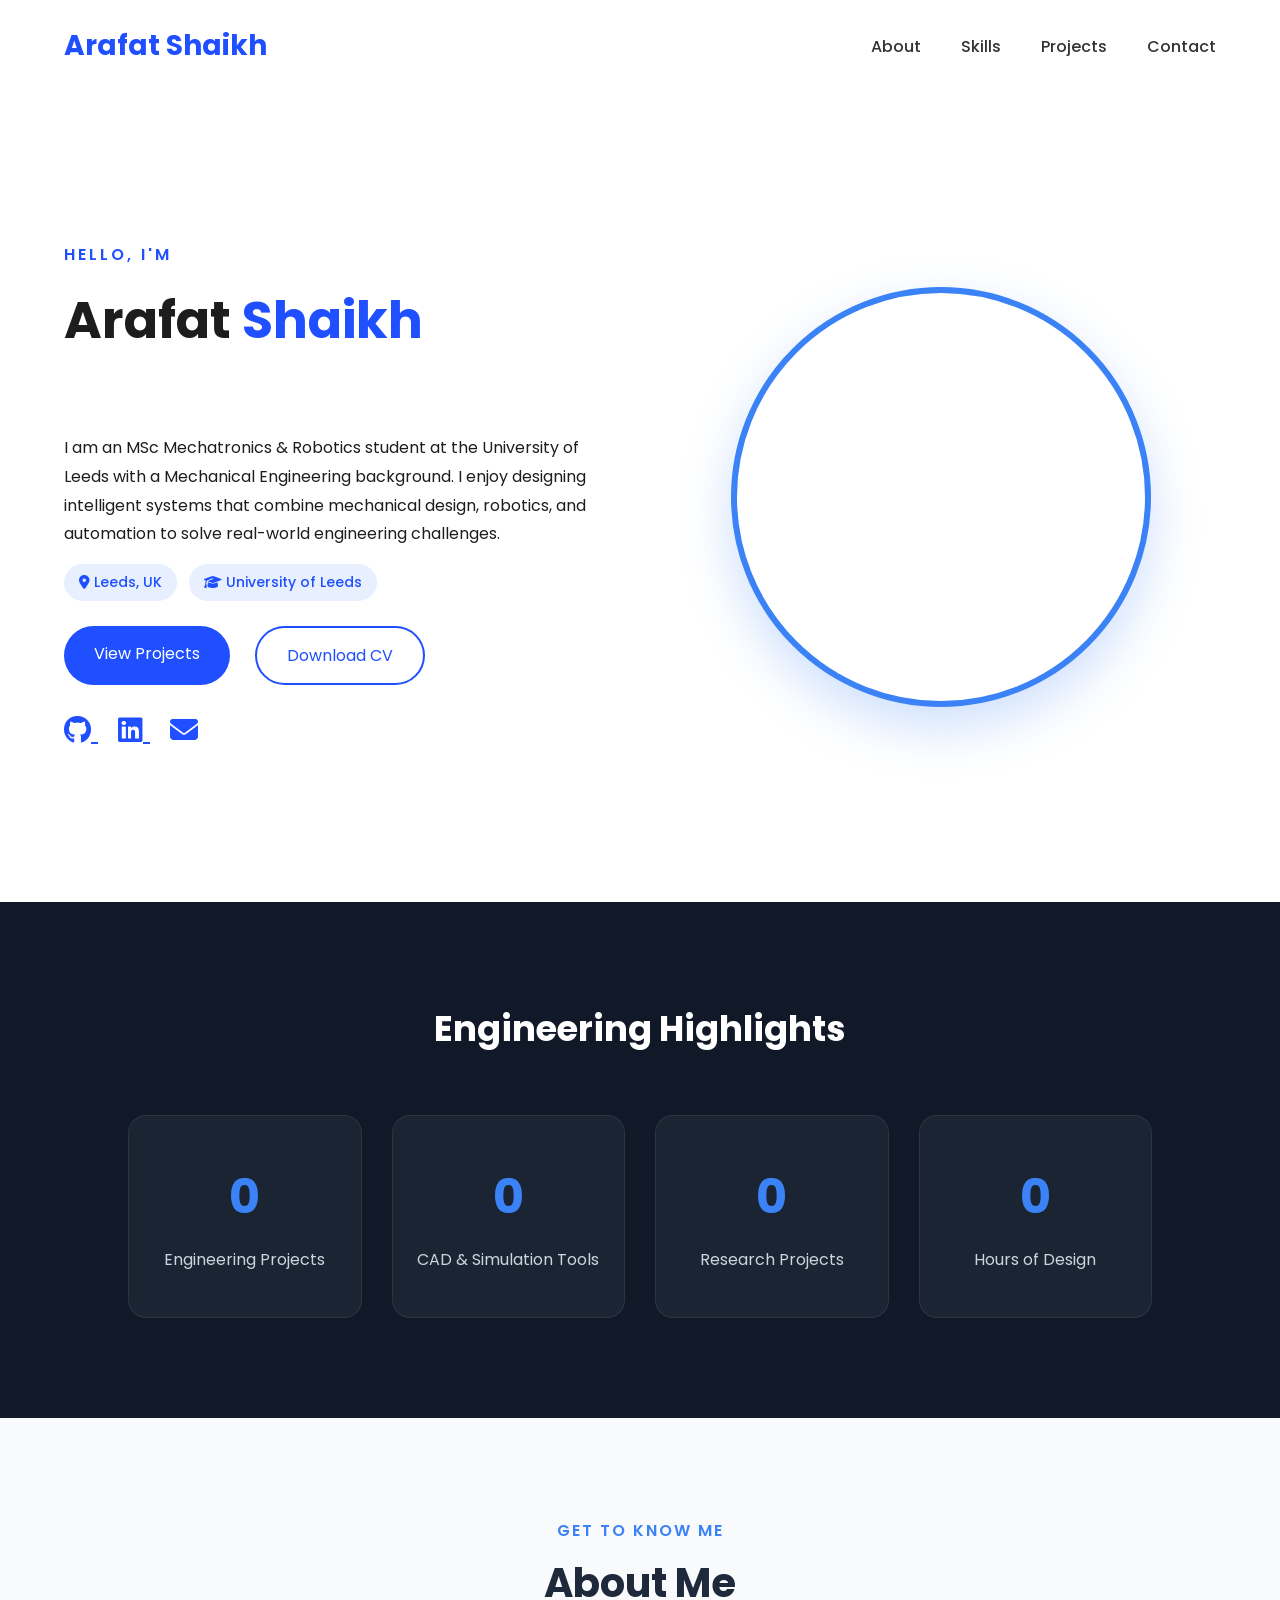
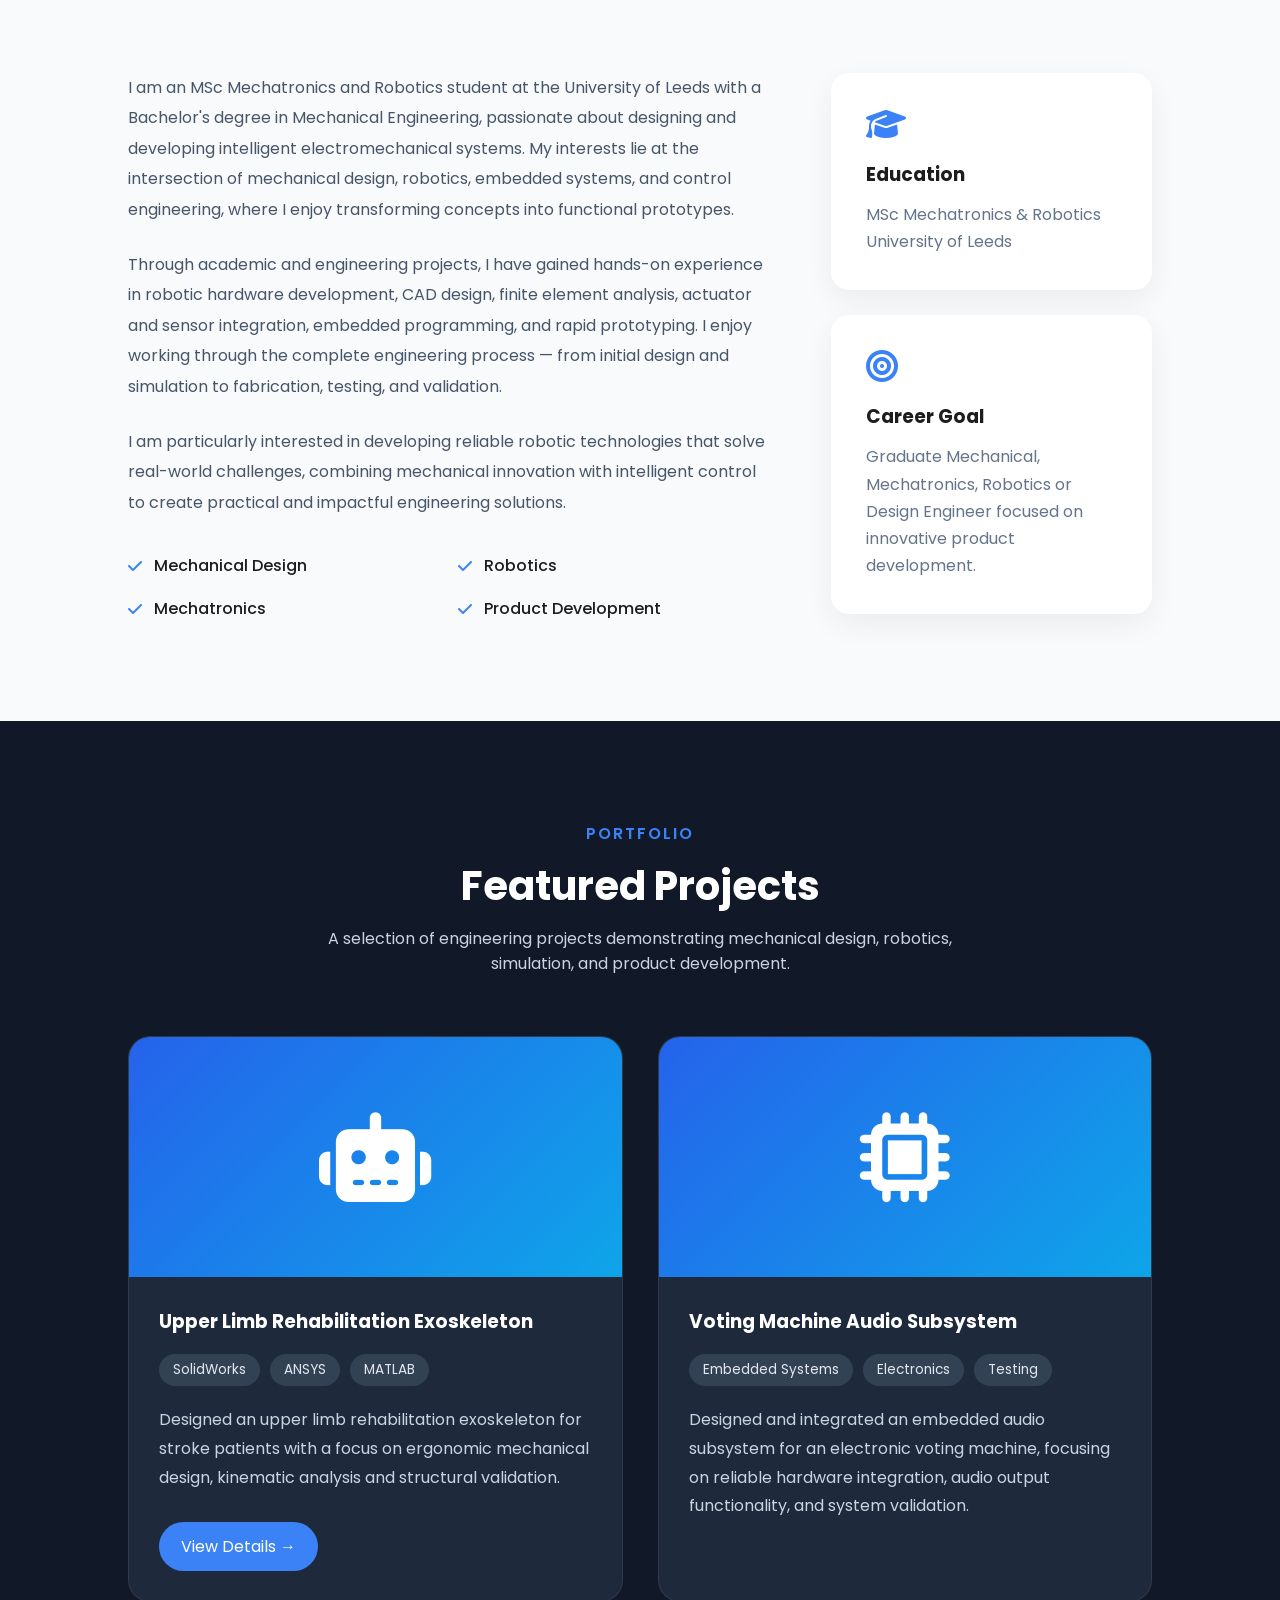
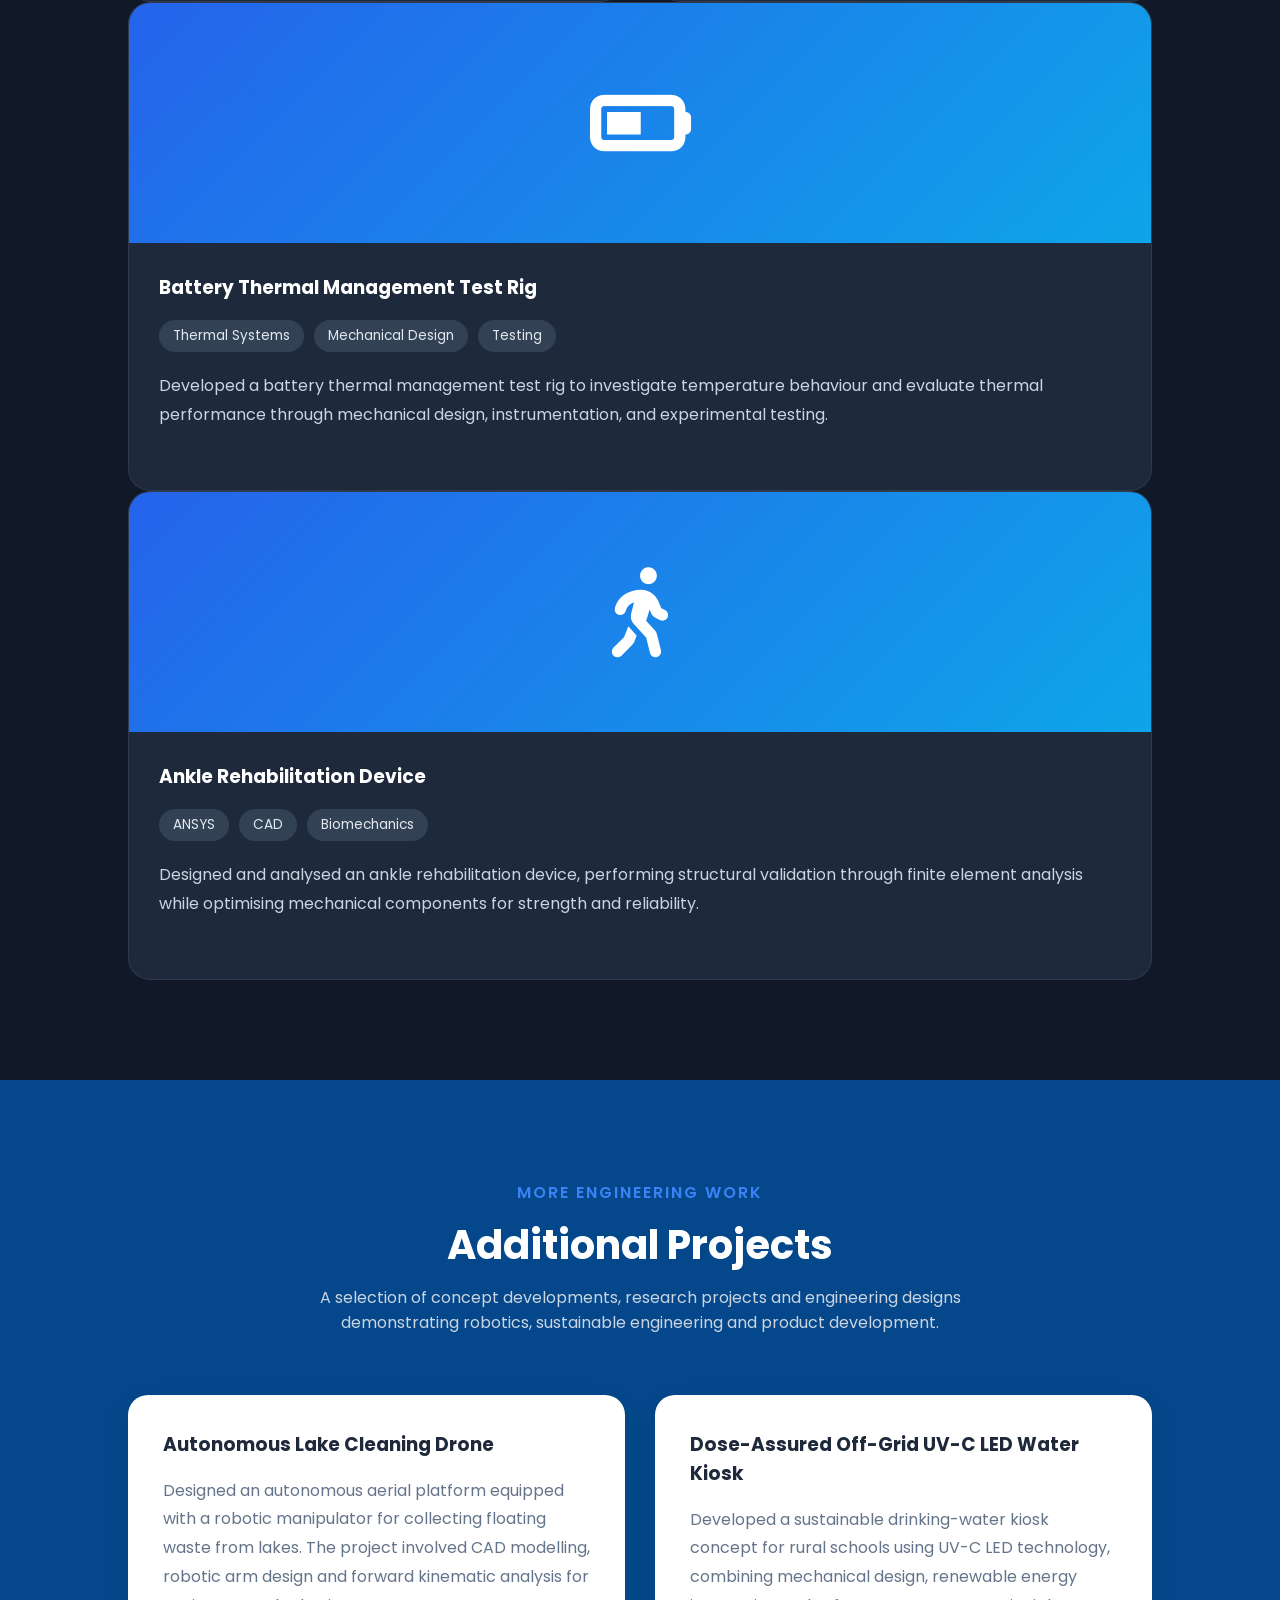
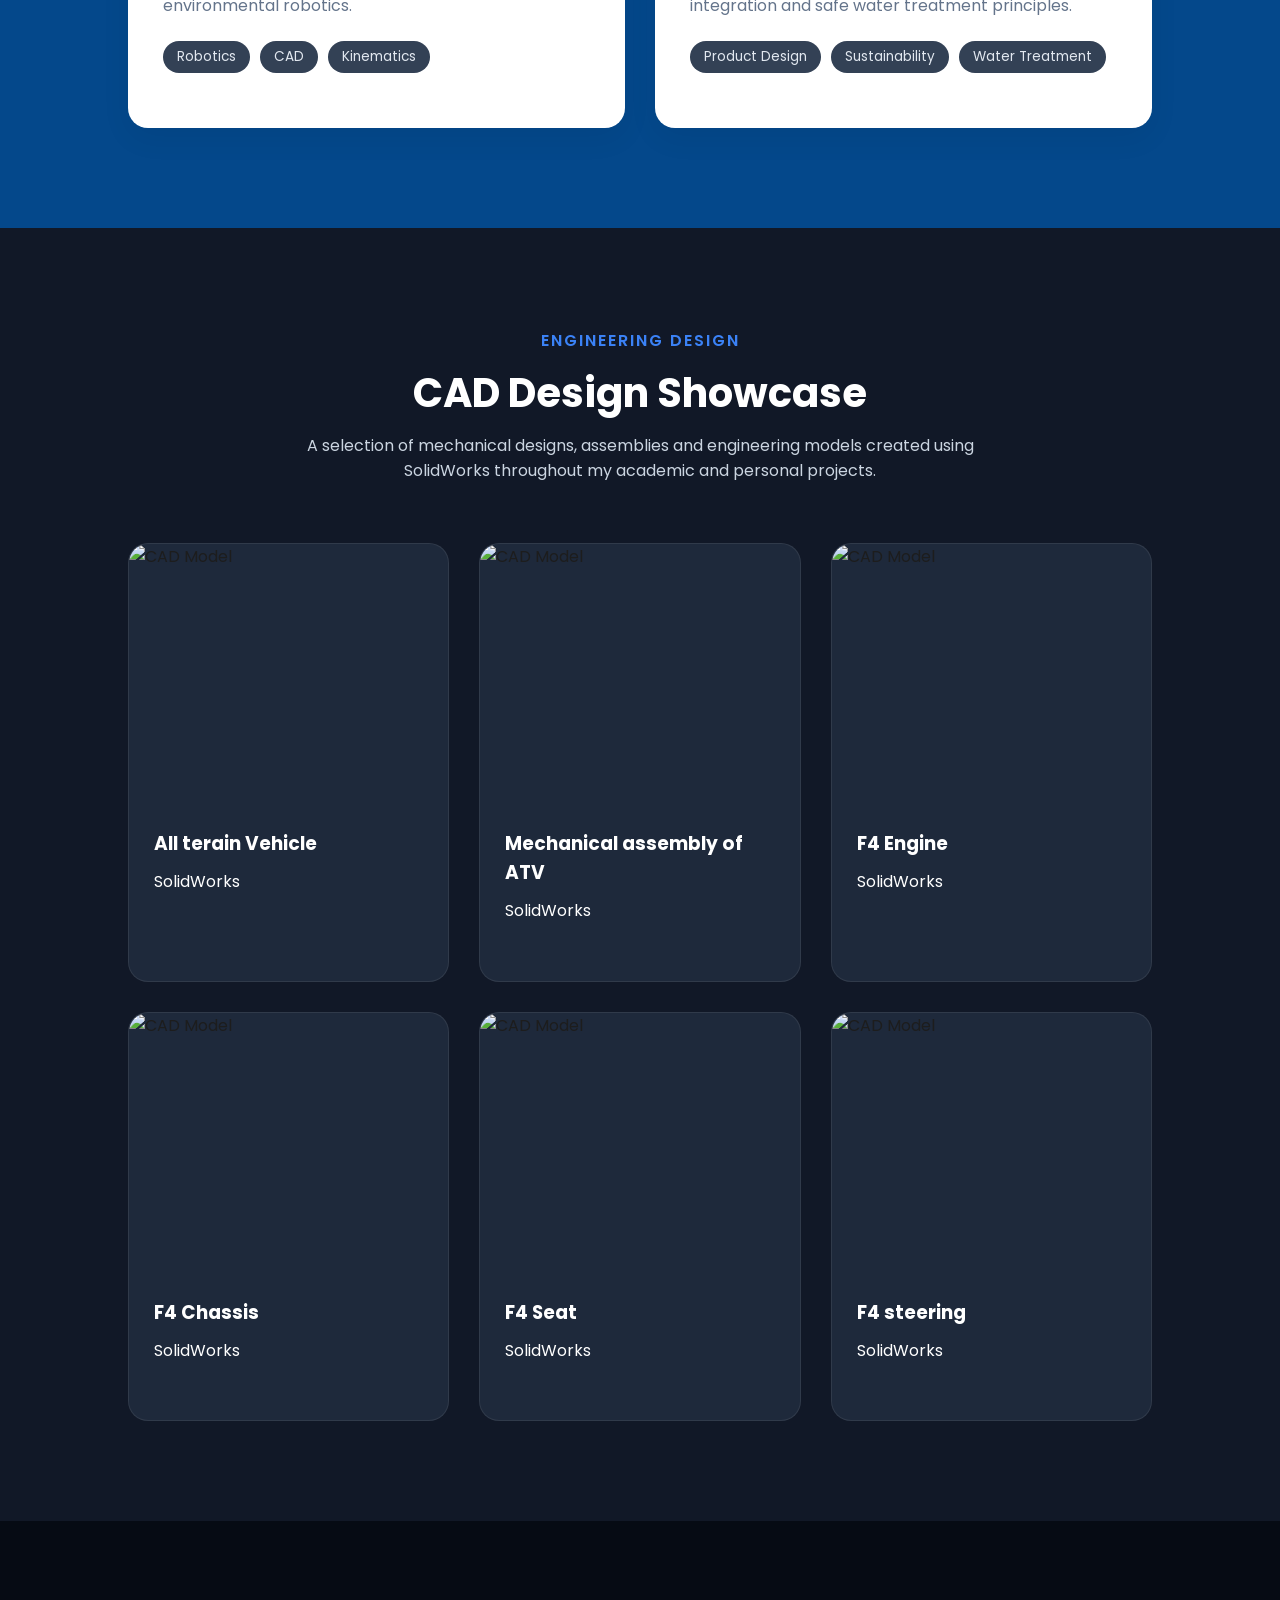
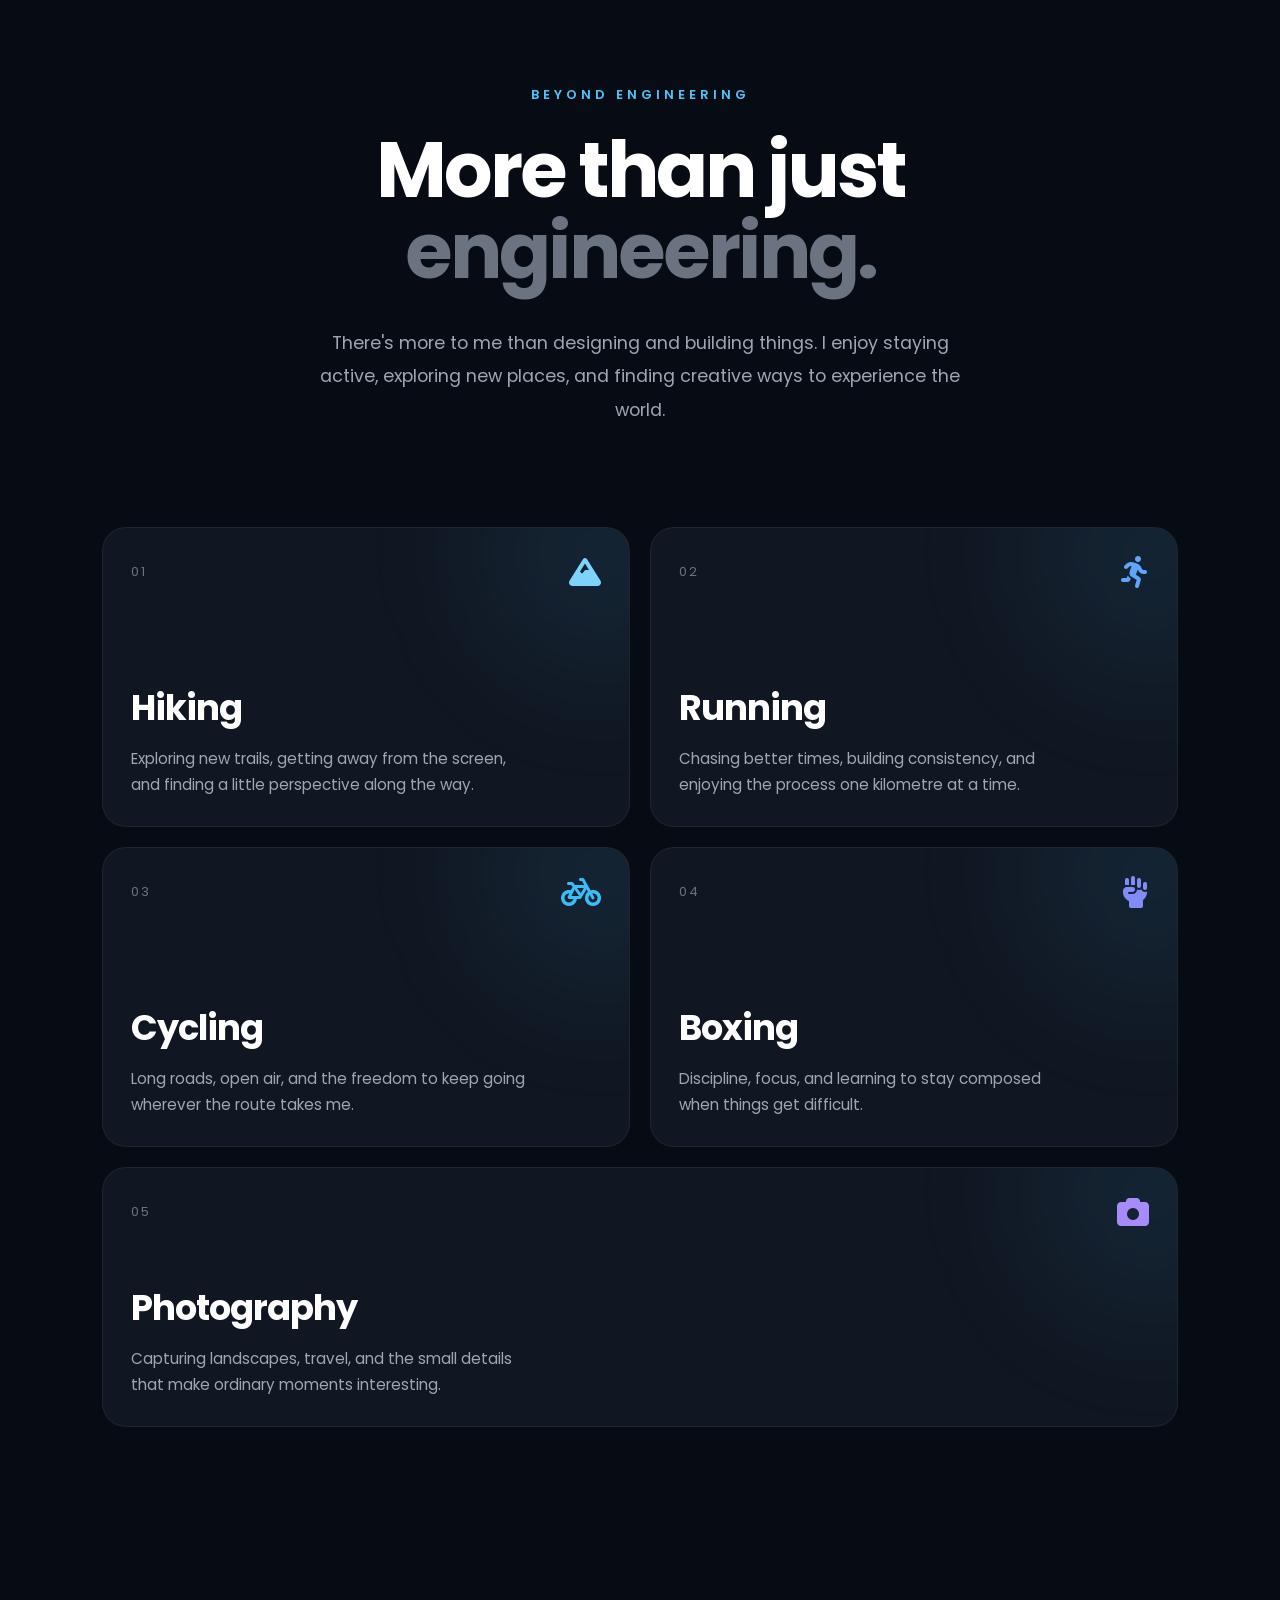
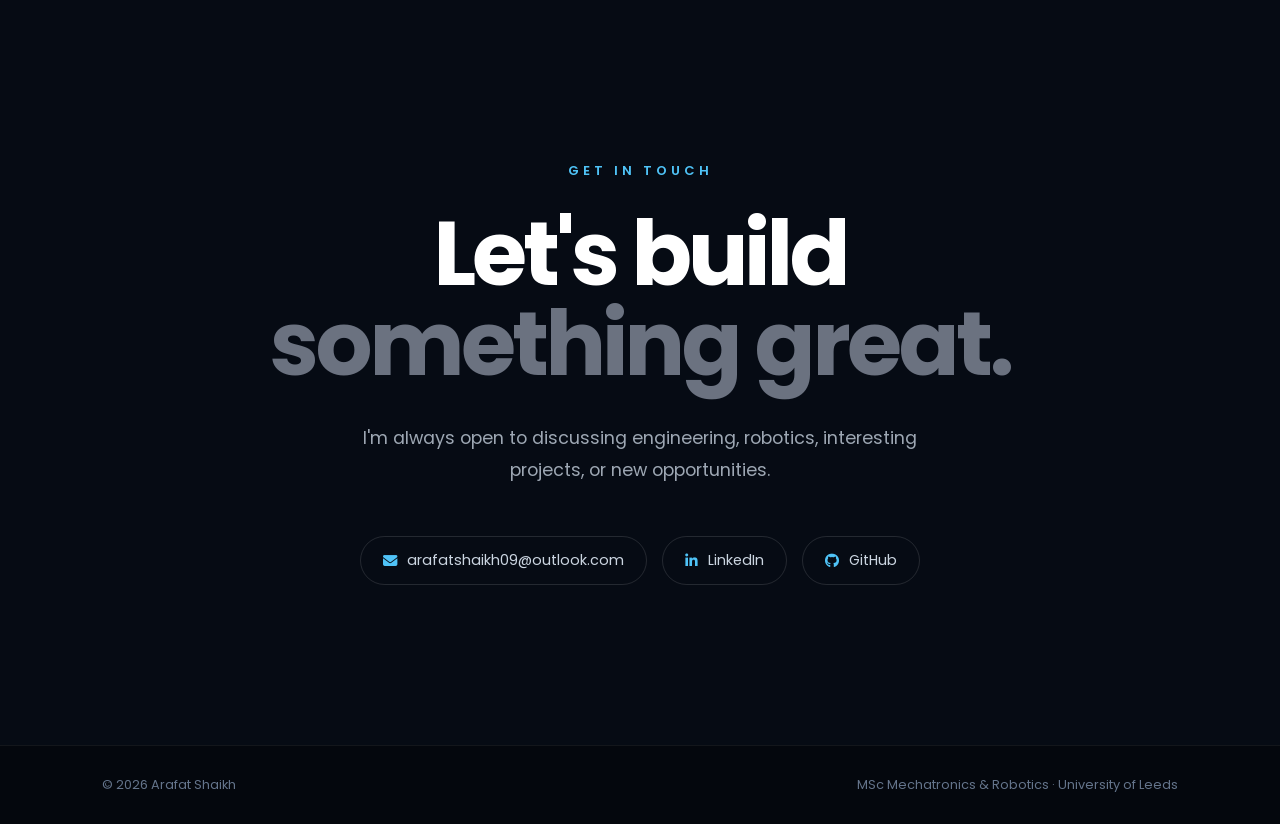
==== index.html @ 44ad6701 "Update index.html" ====
<!DOCTYPE html>
<html lang="en">

<head>

    <meta charset="UTF-8">
    <meta name="viewport" content="width=device-width, initial-scale=1.0">

    <title>Arafat Shaikh | Mechatronics & Robotics Engineer</title>

    <link rel="stylesheet" href="css/style.css">

    <!-- Google Font -->
    <link href="https://fonts.googleapis.com/css2?family=Poppins:wght@300;400;500;600;700&display=swap"
        rel="stylesheet">

    <!-- Font Awesome -->
    <link rel="stylesheet"
        href="https://cdnjs.cloudflare.com/ajax/libs/font-awesome/6.7.1/css/all.min.css">

</head>

<body>

    <!-- ================= NAVBAR ================= -->

    <header>

        <nav class="navbar">

            <h2 class="logo">
    <span>Arafat </span> Shaikh
</h2>

            <ul class="nav-links">

                <li><a href="#about">About</a></li>
                <li><a href="#skills">Skills</a></li>
                <li><a href="#projects">Projects</a></li>
                <li><a href="#contact">Contact</a></li>

            </ul>

        </nav>

    </header>



    <!-- ================= HERO ================= -->

    <!-- ================= HERO ================= -->

<section class="hero">

    <div class="hero-left">

        <p class="small-text">HELLO, I'M</p>

        <h1>
            Arafat <span>Shaikh</span>
        </h1>

        <h3>
            <span id="typing"></span>
        </h3>

        <p class="description">
            I am an MSc Mechatronics & Robotics student at the University of Leeds with a Mechanical Engineering background. I enjoy designing intelligent systems that combine mechanical design, robotics, and automation to solve real-world engineering challenges.
        </p>
        <div class="hero-tags">
            <span><i class="fa-solid fa-location-dot"></i> Leeds, UK</span>
            <span><i class="fa-solid fa-graduation-cap"></i> University of Leeds</span>
        </div>

        <div class="buttons">

            <a href="#projects" class="btn-primary">
                View Projects
            </a>

            <a href="assets/ArafatSResume.pdf"
   download="Arafat_Shaikh_CV.pdf"
   class="btn-secondary">
    Download CV
</a>

        </div>

        <div class="socials">

    <a href="https://github.com/arafatshaikh09" target="_blank" aria-label="GitHub">
        <i class="fab fa-github"></i>
    </a>

    <a href="https://www.linkedin.com/in/arafat-shaikh09/" target="_blank" aria-label="LinkedIn">
        <i class="fab fa-linkedin"></i>
    </a>

    <a href="mailto:arafatshaikh09@outlook.com" aria-label="Email">
        <i class="fas fa-envelope"></i>
    </a>

</div>


    </div>

    <div class="hero-right">

        <div class="profile-card">

           <img src="images/profile/DP.jpg" alt="Arafat Shaikh">
</div>

        </div>

    </div>

</section>


<!-- ================= STATS ================= -->

<section class="stats" id="stats">

    <h2 class="section-title">Engineering Highlights</h2>

    <div class="stats-container">

        <div class="stat-card">
            <h2 class="counter" data-target="8">0</h2>
            <p>Engineering Projects</p>
        </div>

        <div class="stat-card">
            <h2 class="counter" data-target="6">0</h2>
            <p>CAD & Simulation Tools</p>
        </div>

        <div class="stat-card">
            <h2 class="counter" data-target="3">0</h2>
            <p>Research Projects</p>
        </div>

        <div class="stat-card">
            <h2 class="counter" data-target="1000">0</h2>
            <p>Hours of Design</p>
        </div>

    </div>

</section>
<!-- ================= ABOUT ================= -->

<section class="about" id="about">

    <div class="about-header">
        <p class="section-subtitle">Get to Know Me</p>
        <h2>About Me</h2>
    </div>

    <div class="about-content">

        <div class="about-text">

            <p>
               I am an MSc Mechatronics and Robotics student at the University of Leeds with a Bachelor's degree in Mechanical Engineering, passionate about designing and developing intelligent electromechanical systems. My interests lie at the intersection of mechanical design, robotics, embedded systems, and control engineering, where I enjoy transforming concepts into functional prototypes.

            <p>
                Through academic and engineering projects, I have gained hands-on experience in robotic hardware development, CAD design, finite element analysis, actuator and sensor integration, embedded programming, and rapid prototyping. I enjoy working through the complete engineering process — from initial design and simulation to fabrication, testing, and validation.
            <p>
               I am particularly interested in developing reliable robotic technologies that solve real-world challenges, combining mechanical innovation with intelligent control to create practical and impactful engineering solutions.
            </p>

            <div class="about-highlights">

                <div>
                    <i class="fa-solid fa-check"></i>
                    Mechanical Design
                </div>

                <div>
                    <i class="fa-solid fa-check"></i>
                    Robotics
                </div>

                <div>
                    <i class="fa-solid fa-check"></i>
                    Mechatronics
                </div>

                <div>
                    <i class="fa-solid fa-check"></i>
                    Product Development
                </div>

            </div>

        </div>

        <div class="about-cards">

            <div class="info-card">

                <i class="fa-solid fa-graduation-cap"></i>

                <h3>Education</h3>

                <p>
                    MSc Mechatronics & Robotics<br>
                    University of Leeds
                </p>

            </div>

            <div class="info-card">

                <i class="fa-solid fa-bullseye"></i>

                <h3>Career Goal</h3>

                <p>
                    Graduate Mechanical, Mechatronics, Robotics or Design Engineer focused on innovative product development.
                </p>

            </div>

        </div>

    </div>

</section>

<!-- ================= PROJECTS ================= -->

<section class="projects" id="projects">

    <div class="projects-header">

        <p class="section-subtitle">Portfolio</p>

        <h2>Featured Projects</h2>

        <p class="projects-intro">
            A selection of engineering projects demonstrating mechanical design,
            robotics, simulation, and product development.
        </p>

    </div>

    <div class="projects-grid">

        <!-- Project 1 -->

        <div class="project-card">

            <div class="project-image">

                <i class="fa-solid fa-robot"></i>

            </div>

            <div class="project-content">

                <h3>Upper Limb Rehabilitation Exoskeleton</h3>

                <div class="project-tags">

                    <span>SolidWorks</span>
                    <span>ANSYS</span>
                    <span>MATLAB</span>

                </div>

                <p>

                    Designed an upper limb rehabilitation exoskeleton for stroke
                    patients with a focus on ergonomic mechanical design,
                    kinematic analysis and structural validation.

                </p>

                <div class="project-buttons">

                  <a href="projects/wrist-exoskeleton.html" class="project-btn">
    View Details →
</a>

                </div>

            </div>

        </div>

        <!-- Project 2 -->

       <div class="project-card">

    <div class="project-image">

        <i class="fa-solid fa-microchip"></i>

    </div>

    <div class="project-content">

        <h3>Voting Machine Audio Subsystem</h3>

        <div class="project-tags">

            <span>Embedded Systems</span>
            <span>Electronics</span>
            <span>Testing</span>

        </div>

        <p>
            Designed and integrated an embedded audio subsystem for an electronic
            voting machine, focusing on reliable hardware integration, audio
            output functionality, and system validation.
        </p>

     

        </div>

    </div>

</div>
<div class="project-card">

    <div class="project-image">

        <i class="fa-solid fa-battery-half"></i>

    </div>

    <div class="project-content">

        <h3>Battery Thermal Management Test Rig</h3>

        <div class="project-tags">

            <span>Thermal Systems</span>
            <span>Mechanical Design</span>
            <span>Testing</span>

        </div>

        <p>
            Developed a battery thermal management test rig to investigate
            temperature behaviour and evaluate thermal performance through
            mechanical design, instrumentation, and experimental testing.
        </p>

        </div>

    </div>

</div>

<div class="project-card">

    <div class="project-image">

        <i class="fa-solid fa-person-walking"></i>

    </div>

    <div class="project-content">

        <h3>Ankle Rehabilitation Device</h3>

        <div class="project-tags">

            <span>ANSYS</span>
            <span>CAD</span>
            <span>Biomechanics</span>

        </div>

        <p>
            Designed and analysed an ankle rehabilitation device, performing
            structural validation through finite element analysis while
            optimising mechanical components for strength and reliability.
        </p>


           
        </div>

    </div>

</div>

</section>
<!-- ================= ADDITIONAL PROJECTS ================= -->

<section class="additional-projects" id="additional-projects">

    <div class="projects-header">

        <p class="section-subtitle">More Engineering Work</p>

        <h2>Additional Projects</h2>

        <p class="projects-intro">
            A selection of concept developments, research projects and engineering
            designs demonstrating robotics, sustainable engineering and product development.
        </p>

    </div>

    <div class="additional-grid">

        <!-- Project 1 -->

        <div class="additional-card">


            <h3>Autonomous Lake Cleaning Drone</h3>

            <p>
                Designed an autonomous aerial platform equipped with a robotic
                manipulator for collecting floating waste from lakes. The project
                involved CAD modelling, robotic arm design and forward kinematic
                analysis for environmental robotics.
            </p>

            <div class="project-tags">

                <span>Robotics</span>
                <span>CAD</span>
                <span>Kinematics</span>

            </div>

        </div>


        <!-- Project 2 -->

        <div class="additional-card">


            <h3>Dose-Assured Off-Grid UV-C LED Water Kiosk</h3>

            <p>
                Developed a sustainable drinking-water kiosk concept for rural
                schools using UV-C LED technology, combining mechanical design,
                renewable energy integration and safe water treatment principles.
            </p>

            <div class="project-tags">

                <span>Product Design</span>
                <span>Sustainability</span>
                <span>Water Treatment</span>

            </div>

        </div>

    </div>

</section>

<!-- ================= CAD SHOWCASE ================= -->

<section class="cad-showcase" id="cad">

    <div class="projects-header">

        <p class="section-subtitle">Engineering Design</p>

        <h2>CAD Design Showcase</h2>

        <p class="projects-intro">
            A selection of mechanical designs, assemblies and engineering models
            created using SolidWorks throughout my academic and personal projects.
        </p>

    </div>

    <div class="cad-grid">

        <!-- Card 1 -->

        <div class="cad-card">

            <img src="images/cad/ATV.PNG" alt="CAD Model">

            <div class="cad-info">

                <h3>All terain Vehicle</h3>

                <p>SolidWorks</p>

            </div>

        </div>

        <!-- Card 2 -->

        <div class="cad-card">

            <img src="images/cad/ATV1.PNG" alt="CAD Model">

            <div class="cad-info">

                <h3>Mechanical assembly of ATV</h3>

                <p>SolidWorks</p>

            </div>

        </div>

        <!-- Card 3 -->

        <div class="cad-card">

            <img src="images/cad/engine.PNG" alt="CAD Model">

            <div class="cad-info">

                <h3>F4 Engine</h3>

                <p>SolidWorks</p>

            </div>

        </div>

        <!-- Card 4 -->

        <div class="cad-card">

            <img src="images/cad/F4.PNG" alt="CAD Model">

            <div class="cad-info">

                <h3>F4 Chassis</h3>

                <p>SolidWorks</p>

            </div>

        </div>

        <!-- Card 5 -->

        <div class="cad-card">

            <img src="images/cad/SEAT.PNG" alt="CAD Model">

            <div class="cad-info">

                <h3>F4 Seat</h3>

                <p>SolidWorks</p>

            </div>

        </div>

        <!-- Card 6 -->

        <div class="cad-card">

            <img src="images/cad/STEERING.PNG" alt="CAD Model">

            <div class="cad-info">

                <h3>F4 steering</h3>

                <p>SolidWorks</p>

            </div>

        </div>

    </div>

</section>
<!-- ================= BEYOND ENGINEERING ================= -->

<section class="beyond" id="beyond">

    <div class="beyond-header">

        <span class="beyond-label">BEYOND ENGINEERING</span>

        <h2>
            More than just<br>
            <span>engineering.</span>
        </h2>

        <p>
            There's more to me than designing and building things.
            I enjoy staying active, exploring new places, and
            finding creative ways to experience the world.
        </p>

    </div>


    <div class="beyond-grid">

        <!-- HIKING -->

        <div class="beyond-card hiking">

            <div class="card-top">
                <span>01</span>

                <i class="fas fa-mountain"></i>
            </div>

            <div class="card-content">

                <h3>Hiking</h3>

                <p>
                    Exploring new trails, getting away from the screen,
                    and finding a little perspective along the way.
                </p>

            </div>

        </div>


        <!-- RUNNING -->

        <div class="beyond-card running">

            <div class="card-top">
                <span>02</span>

                <i class="fas fa-person-running"></i>
            </div>

            <div class="card-content">

                <h3>Running</h3>

                <p>
                    Chasing better times, building consistency,
                    and enjoying the process one kilometre at a time.
                </p>

            </div>

        </div>


        <!-- CYCLING -->

        <div class="beyond-card cycling">

            <div class="card-top">
                <span>03</span>

                <i class="fas fa-bicycle"></i>
            </div>

            <div class="card-content">

                <h3>Cycling</h3>

                <p>
                    Long roads, open air, and the freedom to keep
                    going wherever the route takes me.
                </p>

            </div>

        </div>


        <!-- BOXING -->

        <div class="beyond-card boxing">

            <div class="card-top">
                <span>04</span>

                <i class="fas fa-hand-fist"></i>
            </div>

            <div class="card-content">

                <h3>Boxing</h3>

                <p>
                    Discipline, focus, and learning to stay composed
                    when things get difficult.
                </p>

            </div>

        </div>


        <!-- PHOTOGRAPHY -->

        <div class="beyond-card photography">

            <div class="card-top">
                <span>05</span>

                <i class="fas fa-camera"></i>
            </div>

            <div class="card-content">

                <h3>Photography</h3>

                <p>
                    Capturing landscapes, travel, and the small details
                    that make ordinary moments interesting.
                </p>

            </div>

        </div>

    </div>

</section>
<!-- ================= CONTACT ================= -->

<section class="contact" id="contact">

    <div class="contact-content">

        <span class="contact-label">GET IN TOUCH</span>

        <h2>
            Let's build<br>
            <span>something great.</span>
        </h2>

        <p>
            I'm always open to discussing engineering, robotics,
            interesting projects, or new opportunities.
        </p>

        <div class="contact-details">

            <a href="mailto:arafatshaikh09@outlook.com">
                <i class="fas fa-envelope"></i>
                arafatshaikh09@outlook.com
            </a>

            <a href="https://www.linkedin.com/in/arafat-shaikh09/" target="_blank">
                <i class="fab fa-linkedin-in"></i>
                LinkedIn
            </a>

            <a href="https://github.com/arafatshaikh09" target="_blank">
                <i class="fab fa-github"></i>
                GitHub
            </a>

        </div>

    </div>

</section>


<!-- ================= FOOTER ================= -->

<footer class="footer">

    <div class="footer-content">

        <p>© 2026 Arafat Shaikh</p>

        <p>
            MSc Mechatronics & Robotics · University of Leeds
        </p>

    </div>

</footer>

<script src="js/script.js"></script>

</body>

</html>
---- css/style.css ----
*{
    margin:0;
    padding:0;
    box-sizing:border-box;
    scroll-behavior:smooth;
}

body{

    font-family:'Poppins',sans-serif;
    background:#ffffff;
    color:#1d1d1d;

}

.navbar{

    width:90%;
    margin:auto;

    display:flex;
    justify-content:space-between;
    align-items:center;

    padding:25px 0;

}

.logo{

    font-size:28px;
    color:#1f4fff;

}

.nav-links{

    display:flex;
    list-style:none;
    gap:40px;

}

.nav-links a{

    text-decoration:none;
    color:#333;
    font-weight:500;

}

.nav-links a:hover{

    color:#1f4fff;

}

.hero{

    width:90%;
    margin:auto;

    min-height:90vh;

    display:flex;
    justify-content:space-between;
    align-items:center;

    gap:50px;

}

.hero-left{

    flex:1;

}

.small-text{

    color:#1f4fff;
    letter-spacing:3px;
    font-weight:600;

}

.hero h1{

    font-size:clamp(35px,4vw,60px);
    margin:15px 0;
    white-space:nowrap;

}

.hero h1 span{

    color:#1f4fff;

}

.hero h3{

    font-size:32px;
    color:#555;
    height:40px;

}

.description{

    margin:20px 0 10px;
    line-height:1.8;
    max-width:600px;

}

.hero-tags{

    display:flex;
    flex-wrap:wrap;
    gap:12px;
    margin-top:15px;

}


.hero-tags span{

    background:#e8efff;
    color:#1f4fff;

    padding:8px 15px;

    border-radius:20px;

    font-size:14px;
    font-weight:500;

}

.buttons{

display:flex;
gap:25px;
margin-top:25px;

}

.btn-primary{

    background:#1f4fff;
    color:white;

    padding:15px 30px;
    border-radius:40px;

    text-decoration:none;

    transition:.3s;

}

.btn-primary:hover{

    transform:translateY(-4px);

}

.btn-secondary{

    border:2px solid #1f4fff;
    color:#1f4fff;

    padding:15px 30px;

    border-radius:40px;

    text-decoration:none;

}

.socials{

margin-top:25px;

}

.socials a{

    color:#1f4fff;
    font-size:28px;
    margin-right:20px;

}

.hero-right{

    flex:1;

    display:flex;
    justify-content:center;

}

.profile-card{

    width:420px;
    height:420px;

    border-radius:50%;

    background:white;

    box-shadow:0 20px 50px rgba(0,0,0,.08);

    overflow:hidden;

}

.profile-card img{

    width:100%;
    height:100%;

    object-fit:cover;

}

/* MOBILE */

@media(max-width:900px){

.hero{

flex-direction:column-reverse;
text-align:center;

}

.nav-links{

display:none;

}

.hero h1{

font-size:50px;

}

.profile-card{

width:300px;
height:300px;

}

.description{

margin:auto;
margin-top:20px;

}

.buttons{

justify-content:center;
margin-top:30px;

}

}
/* ================= STATS ================= */

.stats{
    padding:100px 10%;
    background:#111827;
}

.section-title{
    text-align:center;
    font-size:2.2rem;
    margin-bottom:60px;
    color:white;
}

.stats-container{

    display:grid;
    grid-template-columns:repeat(auto-fit,minmax(220px,1fr));
    gap:30px;

}

.stat-card{

    background:#1b2433;

    border-radius:18px;

    padding:45px 20px;

    text-align:center;

    transition:.35s;

    border:1px solid rgba(255,255,255,.08);

}

.stat-card:hover{

    transform:translateY(-10px);

    box-shadow:0 15px 40px rgba(59,130,246,.25);

}

.stat-card h2{

    font-size:3rem;

    color:#3B82F6;

    margin-bottom:15px;

}

.stat-card p{

    color:#cbd5e1;

    font-size:1rem;

    line-height:1.5;

}
/* ================= ABOUT ================= */

.about{

    padding:100px 10%;
    background:#f8fafc;

}

.about-header{

    text-align:center;
    margin-bottom:60px;

}

.section-subtitle{

    color:#3B82F6;
    font-weight:600;
    letter-spacing:2px;
    text-transform:uppercase;
    margin-bottom:10px;

}

.about-header h2{

    font-size:2.5rem;
    color:#1e293b;

}

.about-content{

    display:grid;
    grid-template-columns:2fr 1fr;
    gap:60px;
    align-items:start;

}

.about-text p{

    line-height:1.9;
    color:#475569;
    margin-bottom:25px;

}

.about-highlights{

    display:grid;
    grid-template-columns:repeat(2,1fr);
    gap:18px;
    margin-top:35px;

}

.about-highlights div{

    display:flex;
    align-items:center;
    gap:12px;
    font-weight:500;

}

.about-highlights i{

    color:#3B82F6;

}

.about-cards{

    display:flex;
    flex-direction:column;
    gap:25px;

}

.info-card{

    background:white;
    border-radius:18px;
    padding:35px;
    box-shadow:0 10px 30px rgba(0,0,0,.06);
    transition:.3s;

}

.info-card:hover{

    transform:translateY(-8px);

}

.info-card i{

    font-size:2rem;
    color:#3B82F6;
    margin-bottom:20px;

}

.info-card h3{

    margin-bottom:12px;

}

.info-card p{

    color:#64748b;
    line-height:1.7;

}

@media(max-width:900px){

.about-content{

grid-template-columns:1fr;

}

.about-highlights{

grid-template-columns:1fr;

}

}
/* ================= PROJECTS ================= */

.projects{

    padding:100px 10%;
    background:#111827;

}

.projects-header{

    text-align:center;
    margin-bottom:60px;

}

.projects-header h2{

    color:white;
    font-size:2.5rem;
    margin:10px 0;

}

.projects-intro{

    color:#cbd5e1;
    max-width:700px;
    margin:0 auto;

}

.projects-grid{

    display:grid;
    grid-template-columns:repeat(auto-fit,minmax(360px,1fr));
    gap:35px;

}

.project-card{

    background:#1e293b;

    border-radius:22px;

    overflow:hidden;

    transition:.35s;

    border:1px solid rgba(255,255,255,.08);

}

.project-card:hover{

    transform:translateY(-10px);

    box-shadow:0 18px 45px rgba(59,130,246,.25);

}

.project-image{

    height:240px;

    background:linear-gradient(135deg,#2563eb,#0ea5e9);

    display:flex;
    justify-content:center;
    align-items:center;

}

.project-image i{

    font-size:90px;
    color:white;

}

.project-content{

    padding:30px;

}

.project-content h3{

    color:white;
    margin-bottom:18px;

}

.project-tags{

    display:flex;
    flex-wrap:wrap;
    gap:10px;
    margin-bottom:20px;

}

.project-tags span{

    background:#334155;
    color:#e2e8f0;
    padding:6px 14px;
    border-radius:25px;
    font-size:.85rem;

}

.project-content p{

    color:#cbd5e1;
    line-height:1.8;
    margin-bottom:30px;

}

.project-btn{

    display:inline-block;

    padding:12px 22px;

    background:#3B82F6;

    color:white;

    border-radius:30px;

    text-decoration:none;

    transition:.3s;

}

.project-btn:hover{

    background:#2563eb;

}
.profile-card{

    width:420px;
    height:420px;

    border-radius:50%;

    overflow:hidden;

    border:6px solid #3B82F6;

    box-shadow:0 20px 50px rgba(59,130,246,.25);

}
/* ================= ADDITIONAL PROJECTS ================= */

.additional-projects{

    padding:100px 10%;
    background:#04488b;

}

.additional-grid{

    display:grid;
    grid-template-columns:repeat(auto-fit,minmax(350px,1fr));
    gap:30px;

}

.additional-card{

    background:white;

    padding:35px;

    border-radius:20px;

    box-shadow:0 10px 30px rgba(0,0,0,.06);

    transition:.3s;

}

.additional-card:hover{

    transform:translateY(-8px);

    box-shadow:0 18px 45px rgba(59,130,246,.15);

}

.additional-card i{

    font-size:55px;

    color:#3B82F6;

    margin-bottom:25px;

}

.additional-card h3{

    margin-bottom:18px;

    color:#1e293b;

}

.additional-card p{

    color:#64748b;

    line-height:1.8;

    margin-bottom:20px;

}

/* ================= CAD SHOWCASE ================= */

.cad-showcase{

    padding:100px 10%;
    background:#111827;

}

.cad-grid{

    display:grid;

    grid-template-columns:repeat(auto-fit,minmax(320px,1fr));

    gap:30px;

}

.cad-card{

    background:#1e293b;

    border-radius:20px;

    overflow:hidden;

    transition:.35s;

    border:1px solid rgba(255,255,255,.08);

}

.cad-card:hover{

    transform:translateY(-10px);

    box-shadow:0 18px 45px rgba(59,130,246,.25);

}

.cad-card img{

    width:100%;

    height:260px;

    object-fit:cover;

    display:block;

}

.cad-info{

    padding:25px;

}

.cad-info h3{

    color:white;

    margin-bottom:10px;

}

.cad-info p{

    color:white;

    line-height:1.8;

    margin-bottom:30px;

}


/* ================================
        BEYOND ENGINEERING
================================ */

.beyond{

    padding:160px 8%;

    background:#060b14;

    color:white;

}


/* HEADER */

.beyond-header{

    max-width:850px;

    margin:0 auto 100px;

    text-align:center;

}


.beyond-label{

    display:inline-block;

    margin-bottom:25px;

    color:#4fc3f7;

    font-size:13px;

    font-weight:600;

    letter-spacing:4px;

}


.beyond-header h2{

    font-size:clamp(3rem,6vw,5.5rem);

    line-height:1.05;

    letter-spacing:-3px;

    margin-bottom:35px;

}


.beyond-header h2 span{

    color:#6b7280;

}


.beyond-header p{

    max-width:650px;

    margin:auto;

    color:#9da7b3;

    font-size:1.1rem;

    line-height:1.9;

}


/* ================================
        CARD GRID
================================ */

.beyond-grid{

    max-width:1100px;
    margin:auto;

    display:grid;
    grid-template-columns:repeat(2,1fr);

    gap:20px;

}

/* CARD */

.beyond-card{

    min-height:300px;

    padding:28px;

    border-radius:24px;

    background:#101722;

    border:1px solid rgba(255,255,255,.06);

    display:flex;
    flex-direction:column;
    justify-content:space-between;

    overflow:hidden;
    position:relative;

    transition:
        transform .4s ease,
        border-color .4s ease,
        background .4s ease;

}


/* subtle glow */

.beyond-card::before{

    content:"";

    position:absolute;

    width:250px;

    height:250px;

    border-radius:50%;

    background:rgba(79,195,247,.08);

    filter:blur(60px);

    top:-100px;

    right:-100px;

    transition:.5s;

}


.beyond-card:hover{

    transform:translateY(-8px);

    border-color:rgba(79,195,247,.25);

    background:#131d2a;

}


.beyond-card:hover::before{

    transform:scale(1.5);

}


/* CARD TOP */

.card-top{

    display:flex;

    justify-content:space-between;

    align-items:center;

    position:relative;

    z-index:2;

}


.card-top span{

    color:#6b7280;

    font-size:13px;

    letter-spacing:2px;

}


.card-top i{

    font-size:32px;
    color:#4fc3f7;

}


.card-content h3{

    font-size:2.2rem;

    margin-bottom:12px;

    letter-spacing:-1px;

}


.card-content p{

    max-width:400px;

    color:#9da7b3;

    font-size:.95rem;

    line-height:1.7;

}


/* ================================
        DIFFERENT CARD ACCENTS
================================ */

.hiking .card-top i{

    color:#7dd3fc;

}


.running .card-top i{

    color:#60a5fa;

}


.cycling .card-top i{

    color:#38bdf8;

}


.boxing .card-top i{

    color:#818cf8;

}


.photography .card-top i{

    color:#a78bfa;

}


/* ================================
        PHOTOGRAPHY WIDE CARD
================================ */

.photography{

    grid-column:span 2;

    min-height:260px;

}

/* ================================
        MOBILE
================================ */

@media(max-width:900px){

    .beyond{

        padding:110px 6%;

    }


    .beyond-header{

        margin-bottom:60px;

    }


    .beyond-header h2{

        letter-spacing:-2px;

    }


    .beyond-grid{

        grid-template-columns:1fr;

    }


    .photography{

        grid-column:span 1;

    }


    .beyond-card{

        min-height:350px;

    }

}

/* ================================
        CONTACT
================================ */

.contact{

    padding:170px 8% 160px;

    background:#060b14;

    color:white;

    text-align:center;

}


.contact-content{

    max-width:900px;

    margin:auto;

}


.contact-label{

    display:inline-block;

    margin-bottom:28px;

    color:#4fc3f7;

    font-size:13px;

    font-weight:600;

    letter-spacing:4px;

}


.contact h2{

    font-size:clamp(3.5rem,7vw,6rem);

    line-height:1;

    letter-spacing:-4px;

    margin-bottom:35px;

}


.contact h2 span{

    color:#6b7280;

}


.contact p{

    max-width:600px;

    margin:0 auto;

    color:#9da7b3;

    font-size:1.1rem;

    line-height:1.8;

}


.contact-details{

    display:flex;

    justify-content:center;

    flex-wrap:wrap;

    gap:15px;

    margin-top:50px;

}


.contact-details a{

    display:flex;

    align-items:center;

    gap:10px;

    padding:13px 22px;

    border:1px solid rgba(255,255,255,.12);

    border-radius:30px;

    color:#cbd5e1;

    text-decoration:none;

    font-size:.9rem;

    transition:.3s;

}


.contact-details a:hover{

    color:white;

    border-color:#4fc3f7;

    transform:translateY(-3px);

}


.contact-details i{

    color:#4fc3f7;

}

/* ================================
        FOOTER
================================ */

.footer{

    padding:30px 8%;

    background:#04070d;

    border-top:1px solid rgba(255,255,255,.06);

}


.footer-content{

    max-width:1200px;

    margin:auto;

    display:flex;

    justify-content:space-between;

    align-items:center;

}


.footer p{

    color:#64748b;

    font-size:.8rem;

}


/* ================================
        MOBILE
================================ */

@media(max-width:700px){

    .contact{

        padding:120px 6% 110px;

    }


    .contact h2{

        font-size:3.5rem;

        letter-spacing:-2px;

    }


    .contact p{

        font-size:1rem;

    }


    .footer-content{

        flex-direction:column;

        gap:10px;

        text-align:center;

    }

}
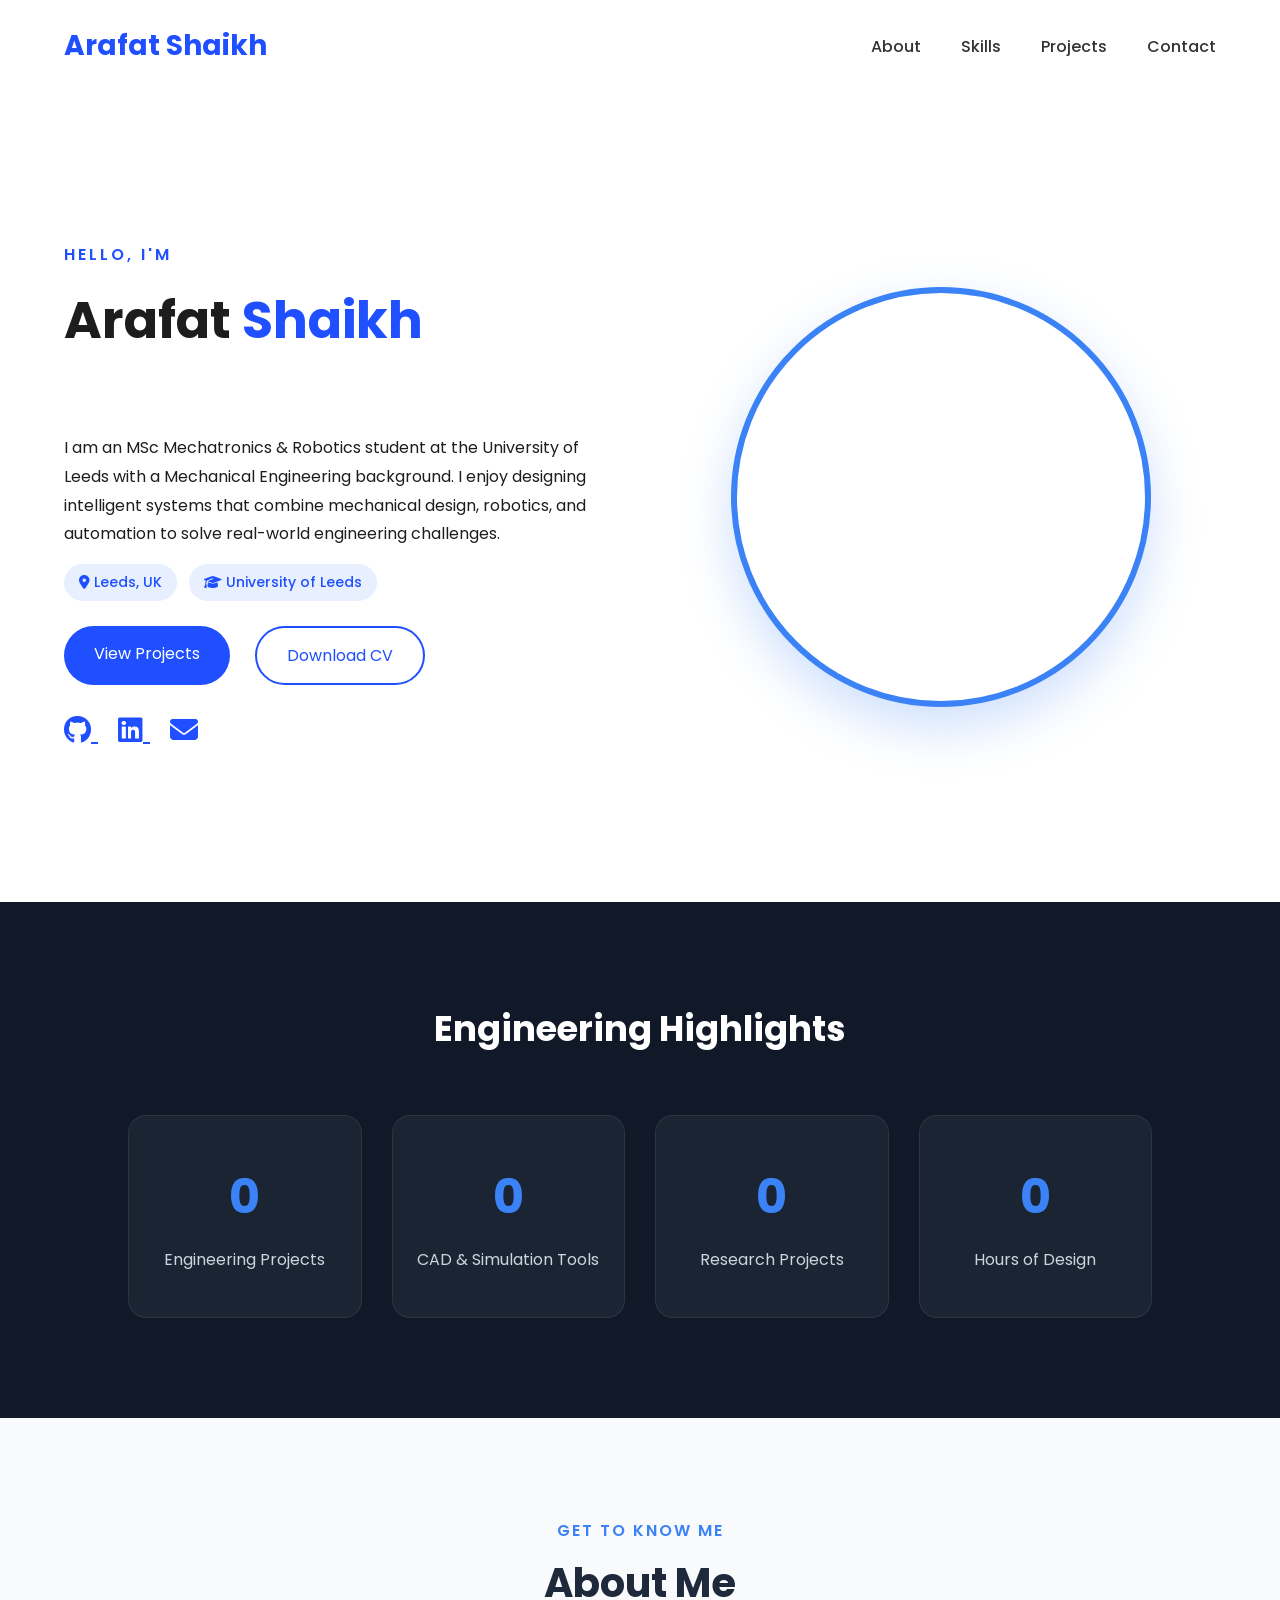
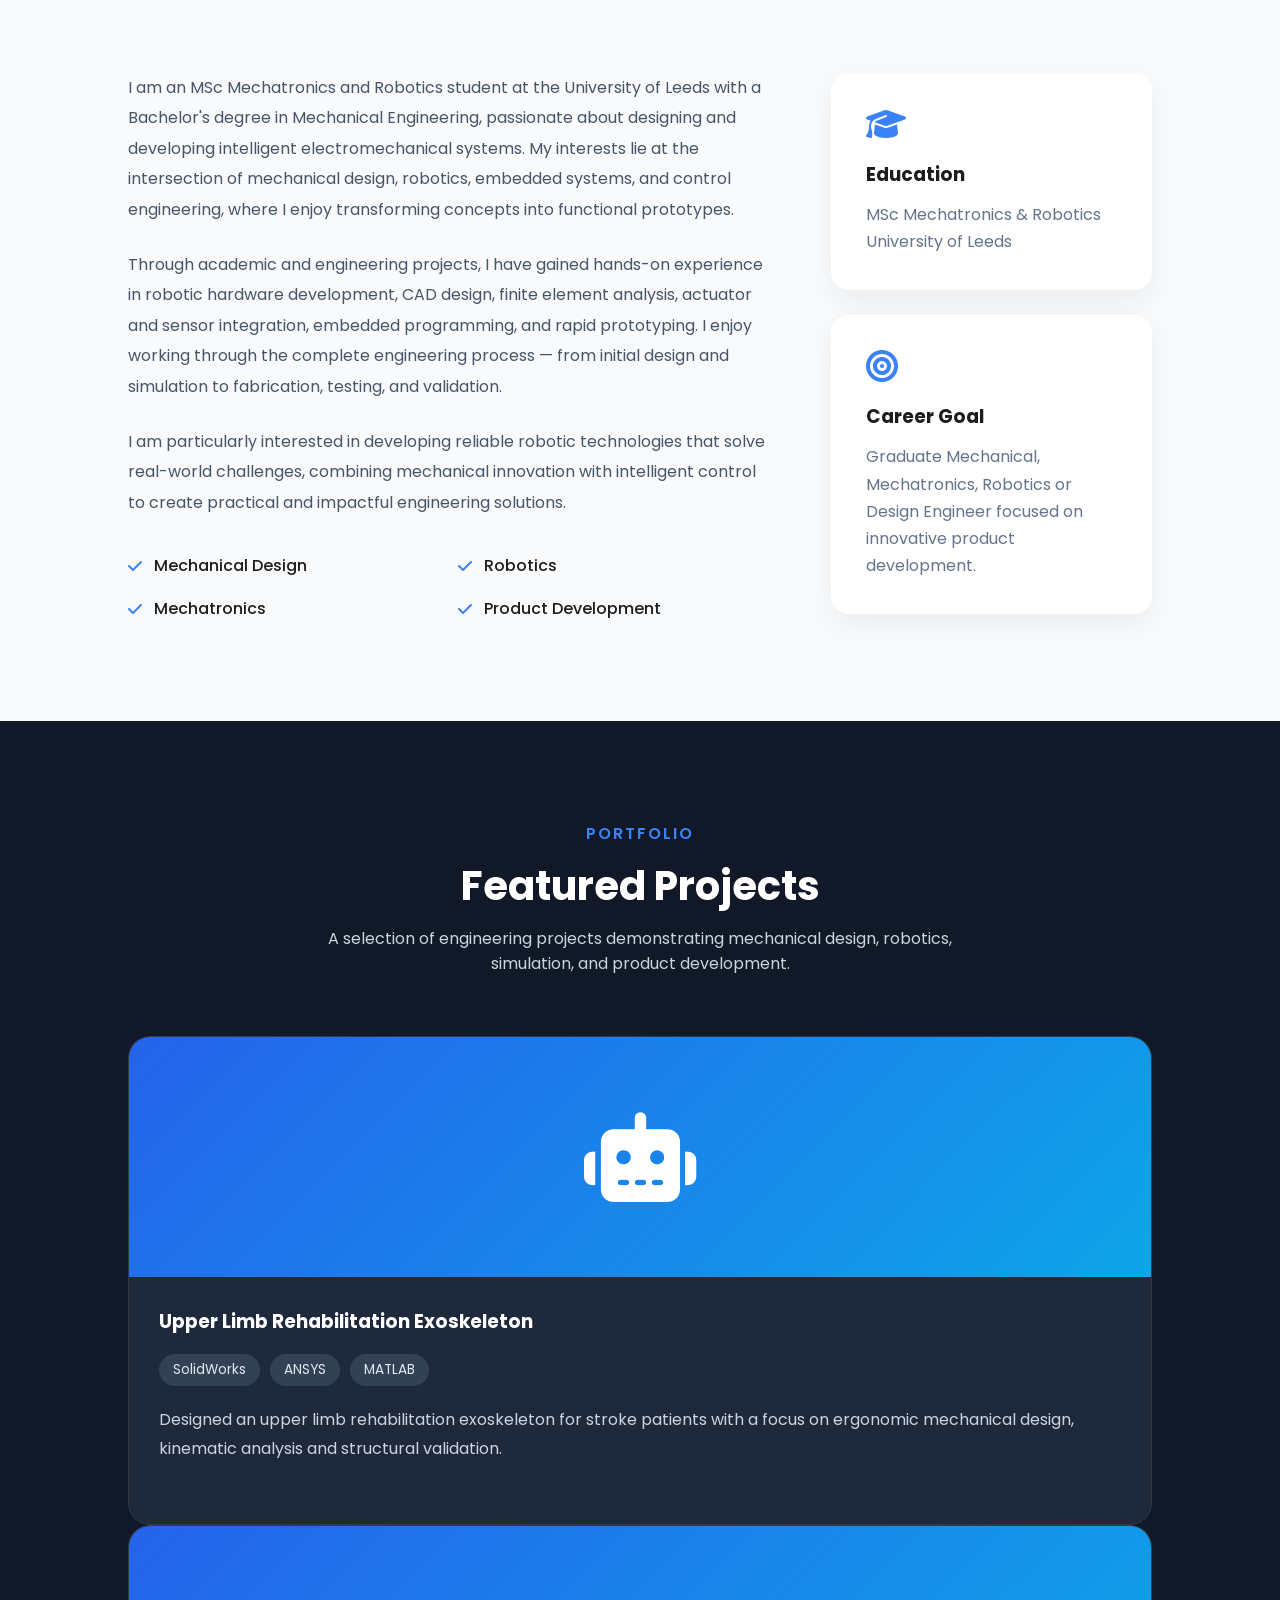
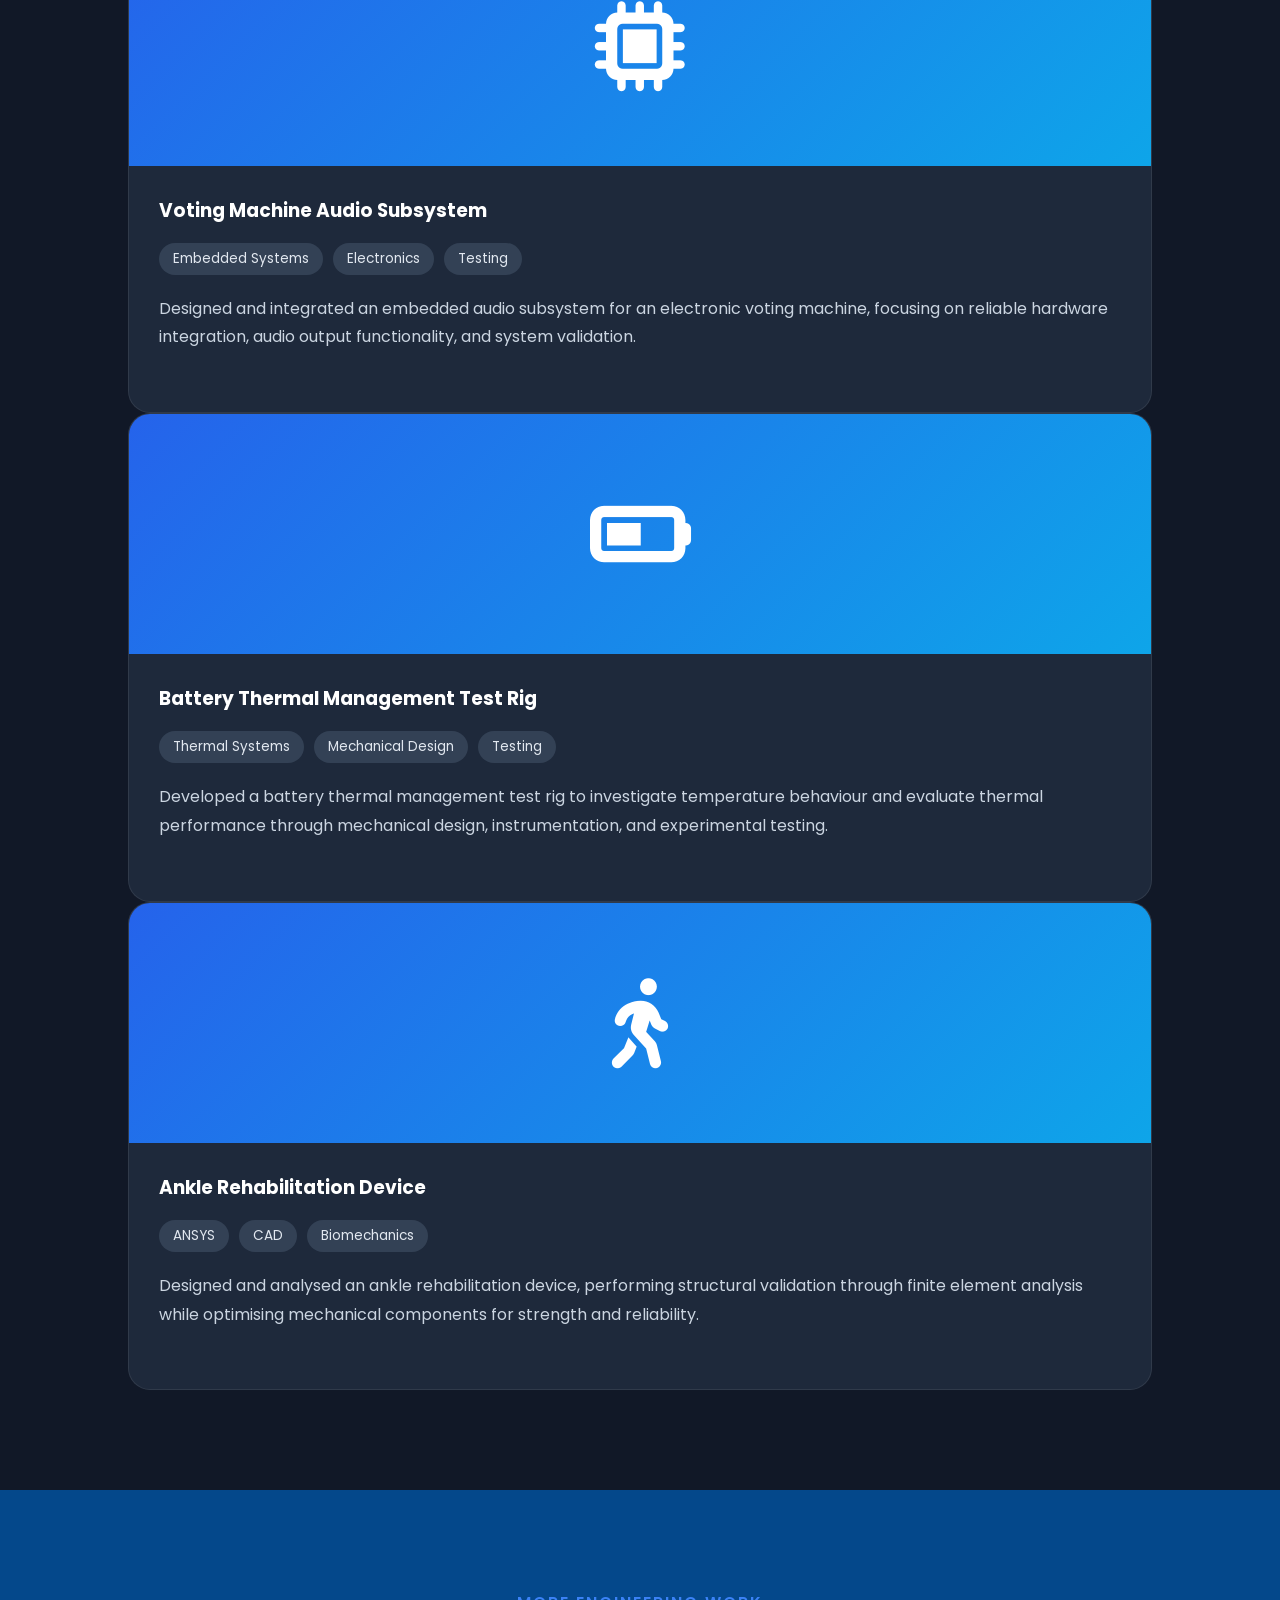
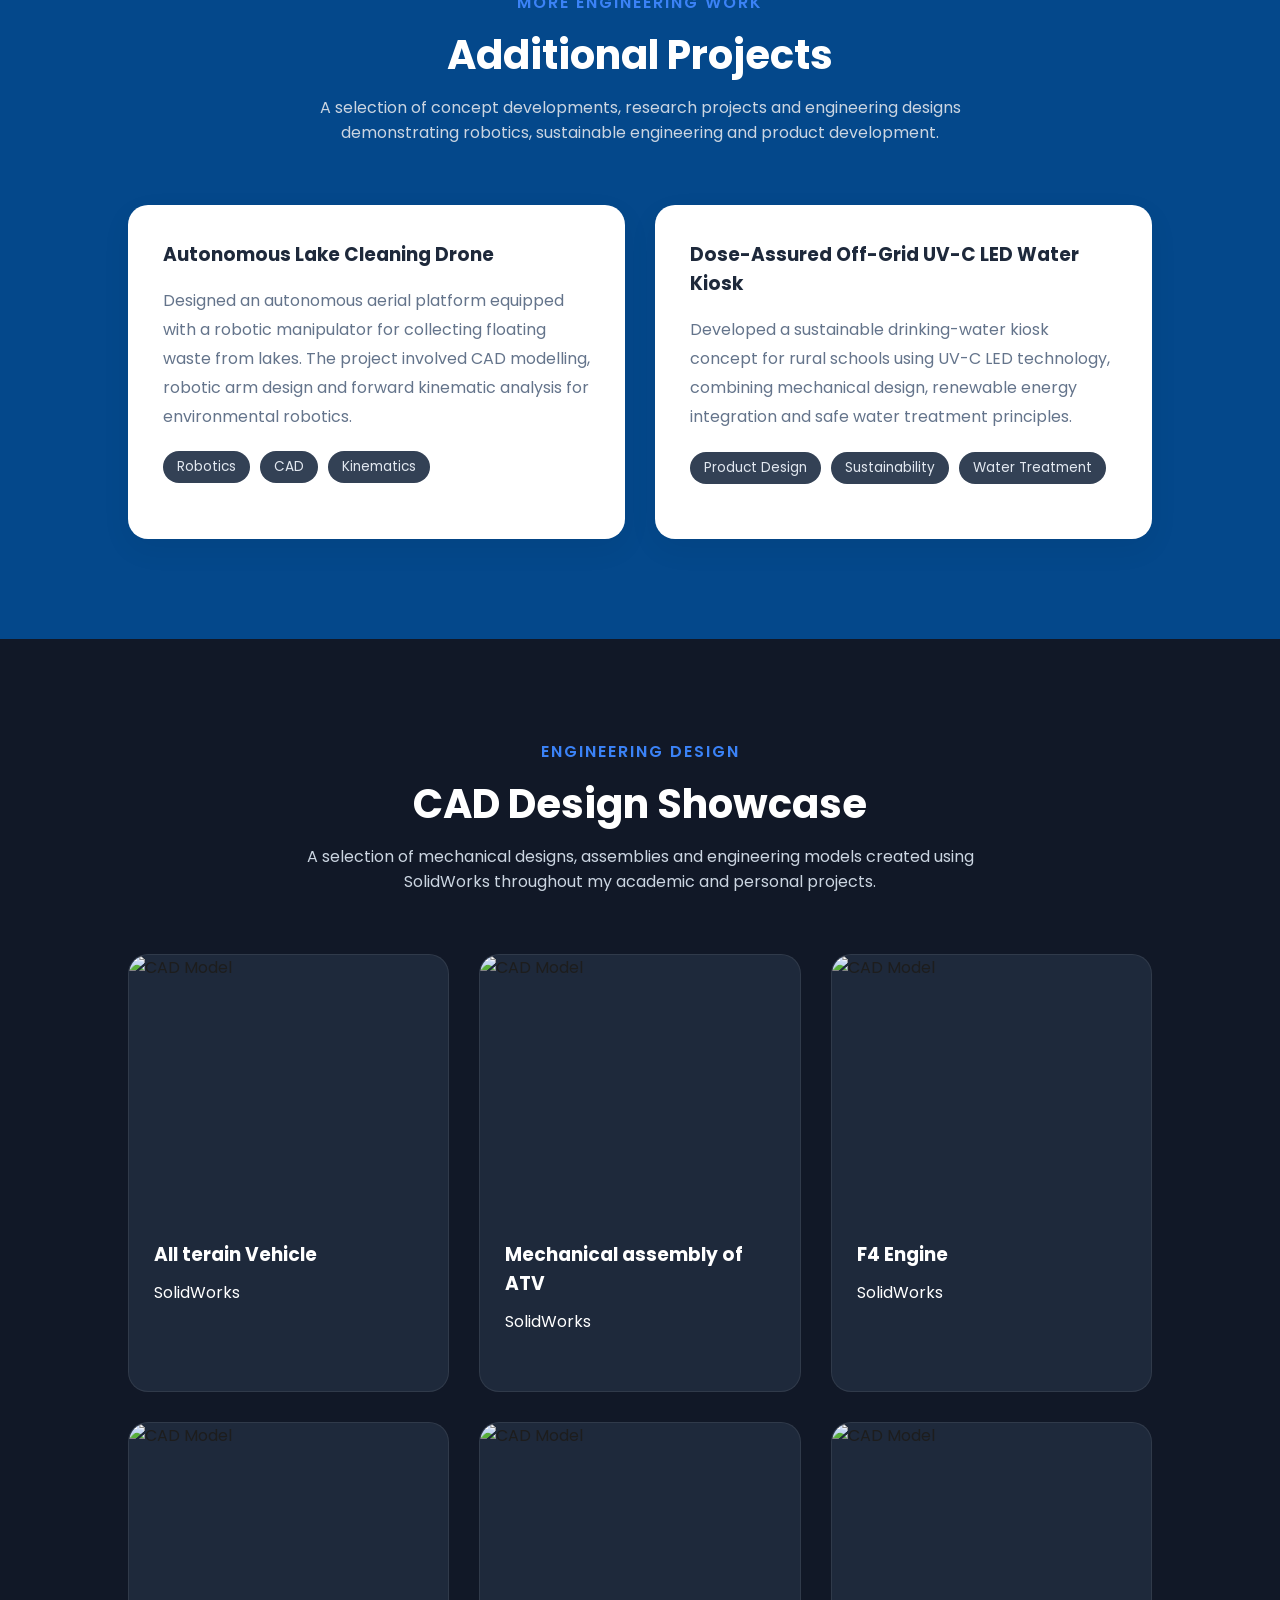
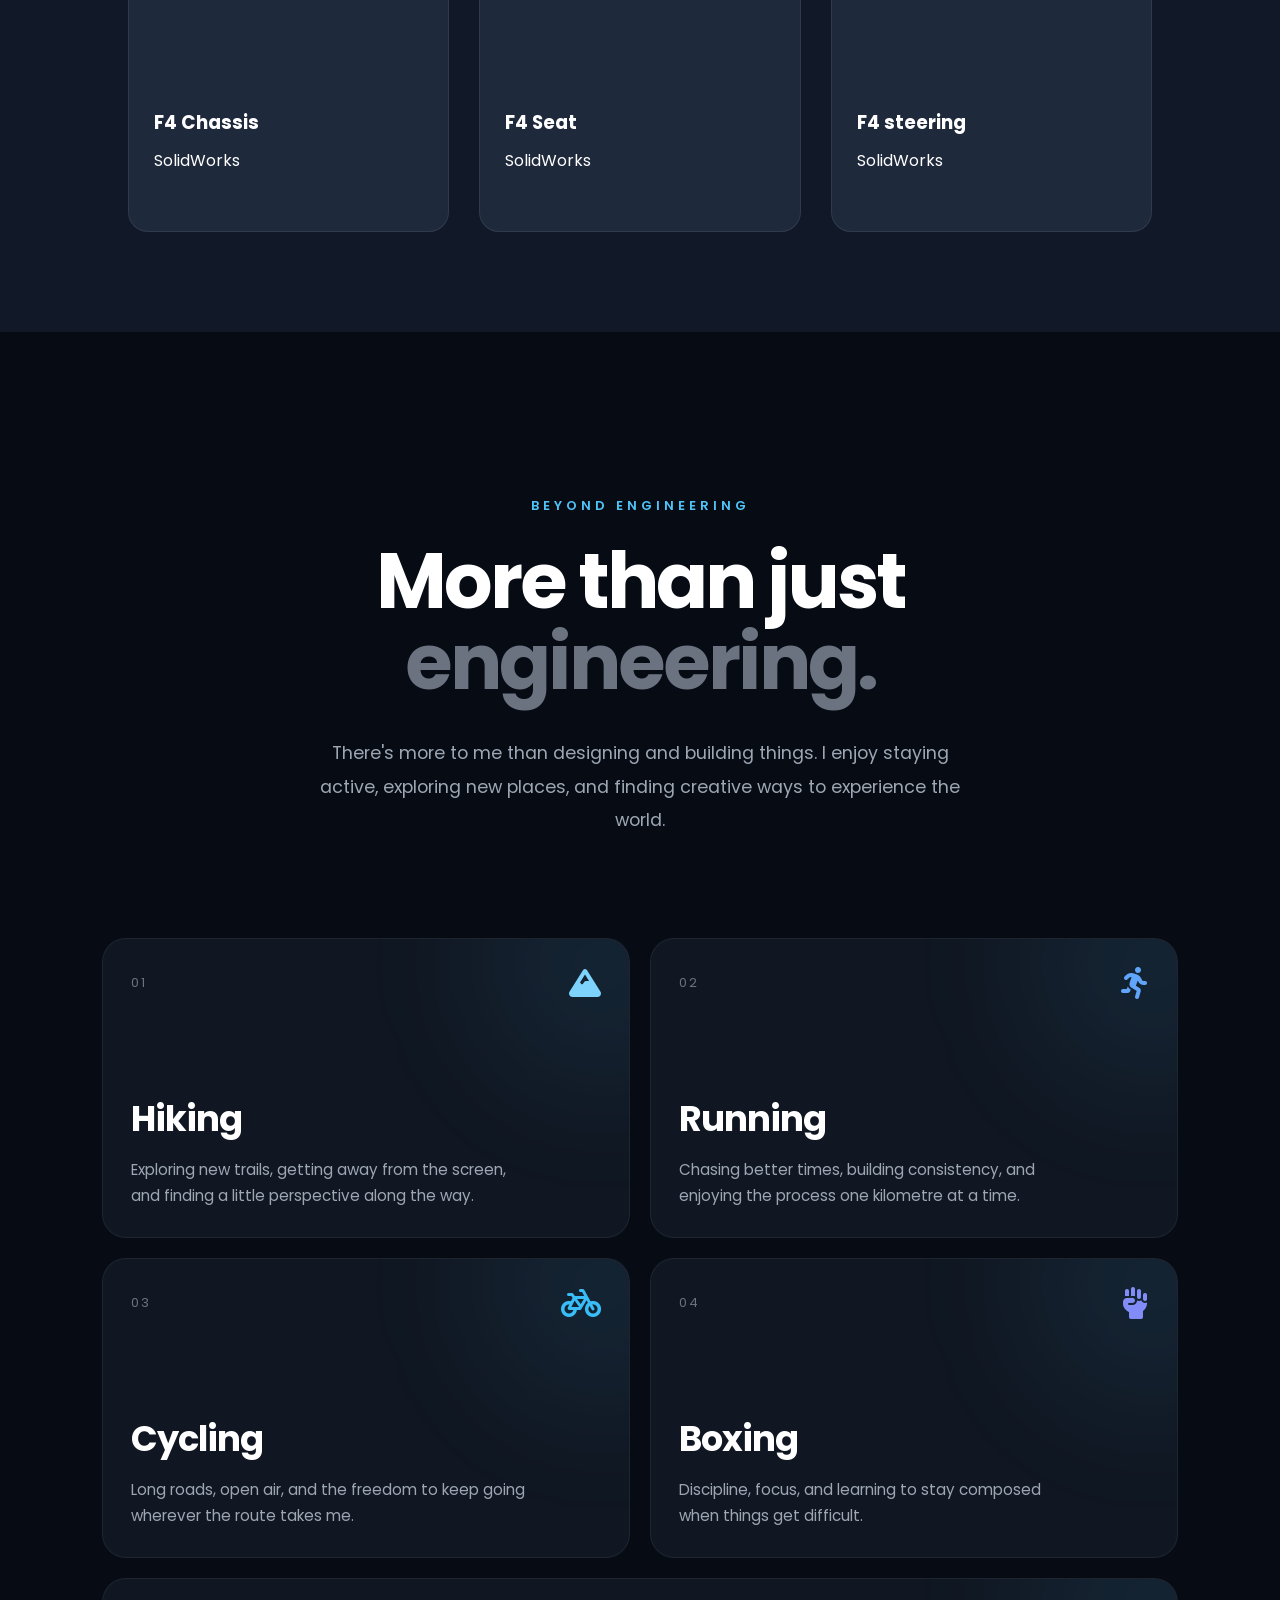
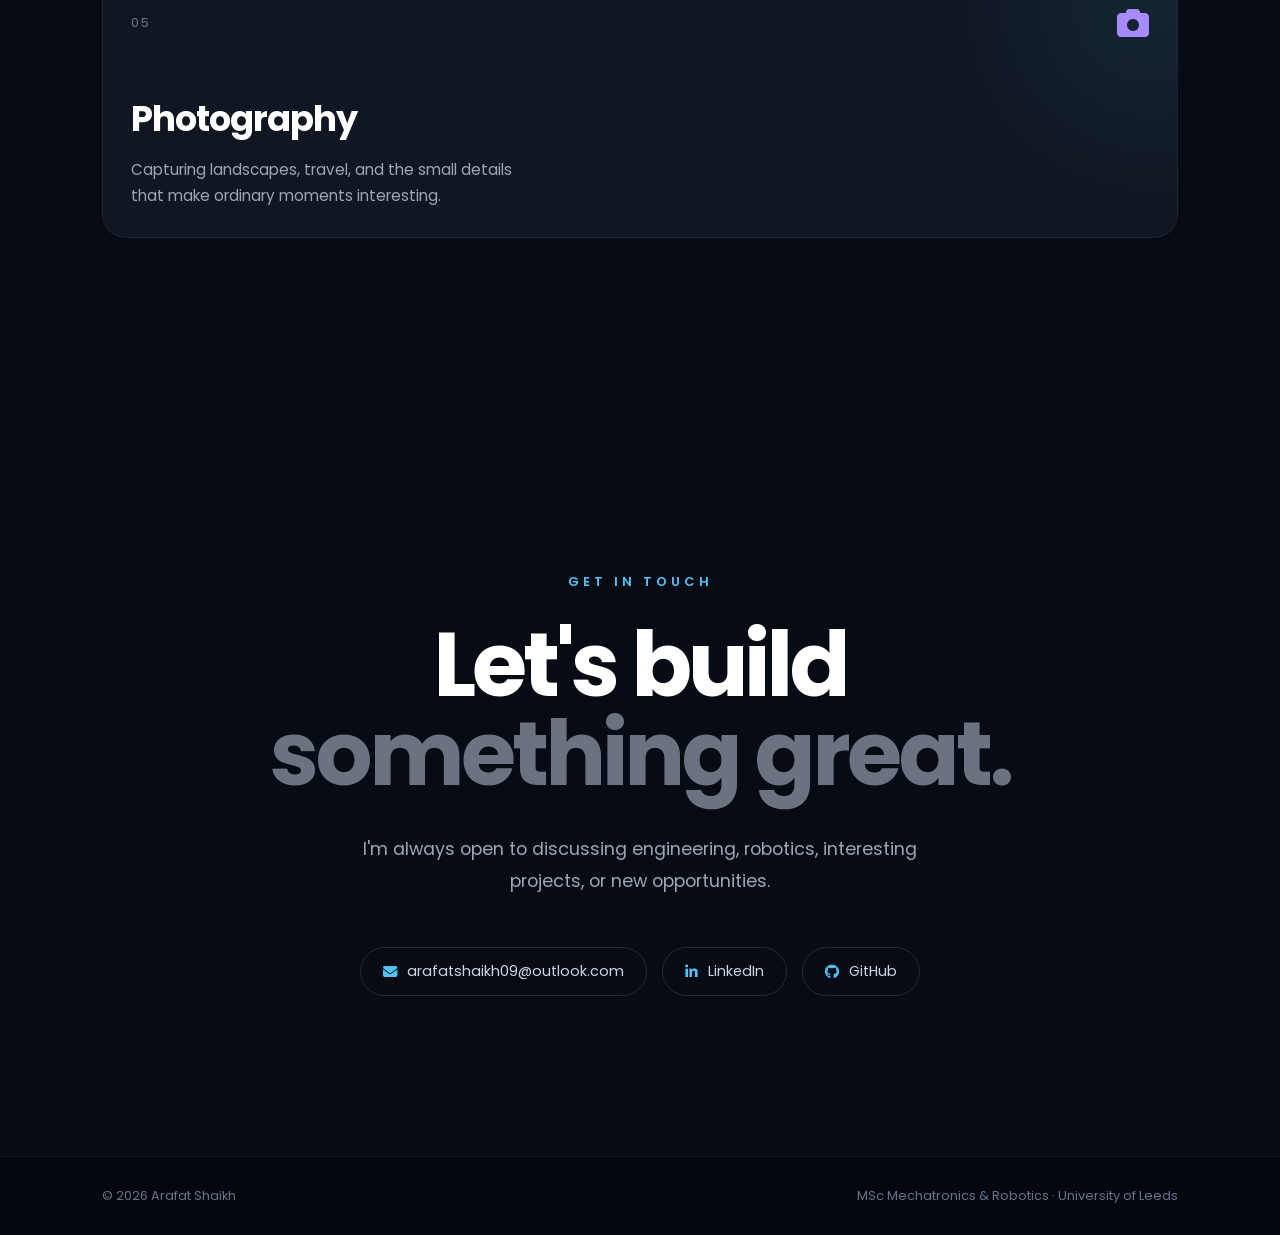
==== commit d3d3cc03: "Update index.html" ====
--- a/index.html
+++ b/index.html
@@ -280,13 +280,7 @@
                     kinematic analysis and structural validation.
 
                 </p>
-
-                <div class="project-buttons">
-
-                  <a href="projects/wrist-exoskeleton.html" class="project-btn">
-    View Details →
-</a>
-
+                
                 </div>
 
             </div>
@@ -321,7 +315,6 @@
             output functionality, and system validation.
         </p>
 
-     
 
         </div>
 
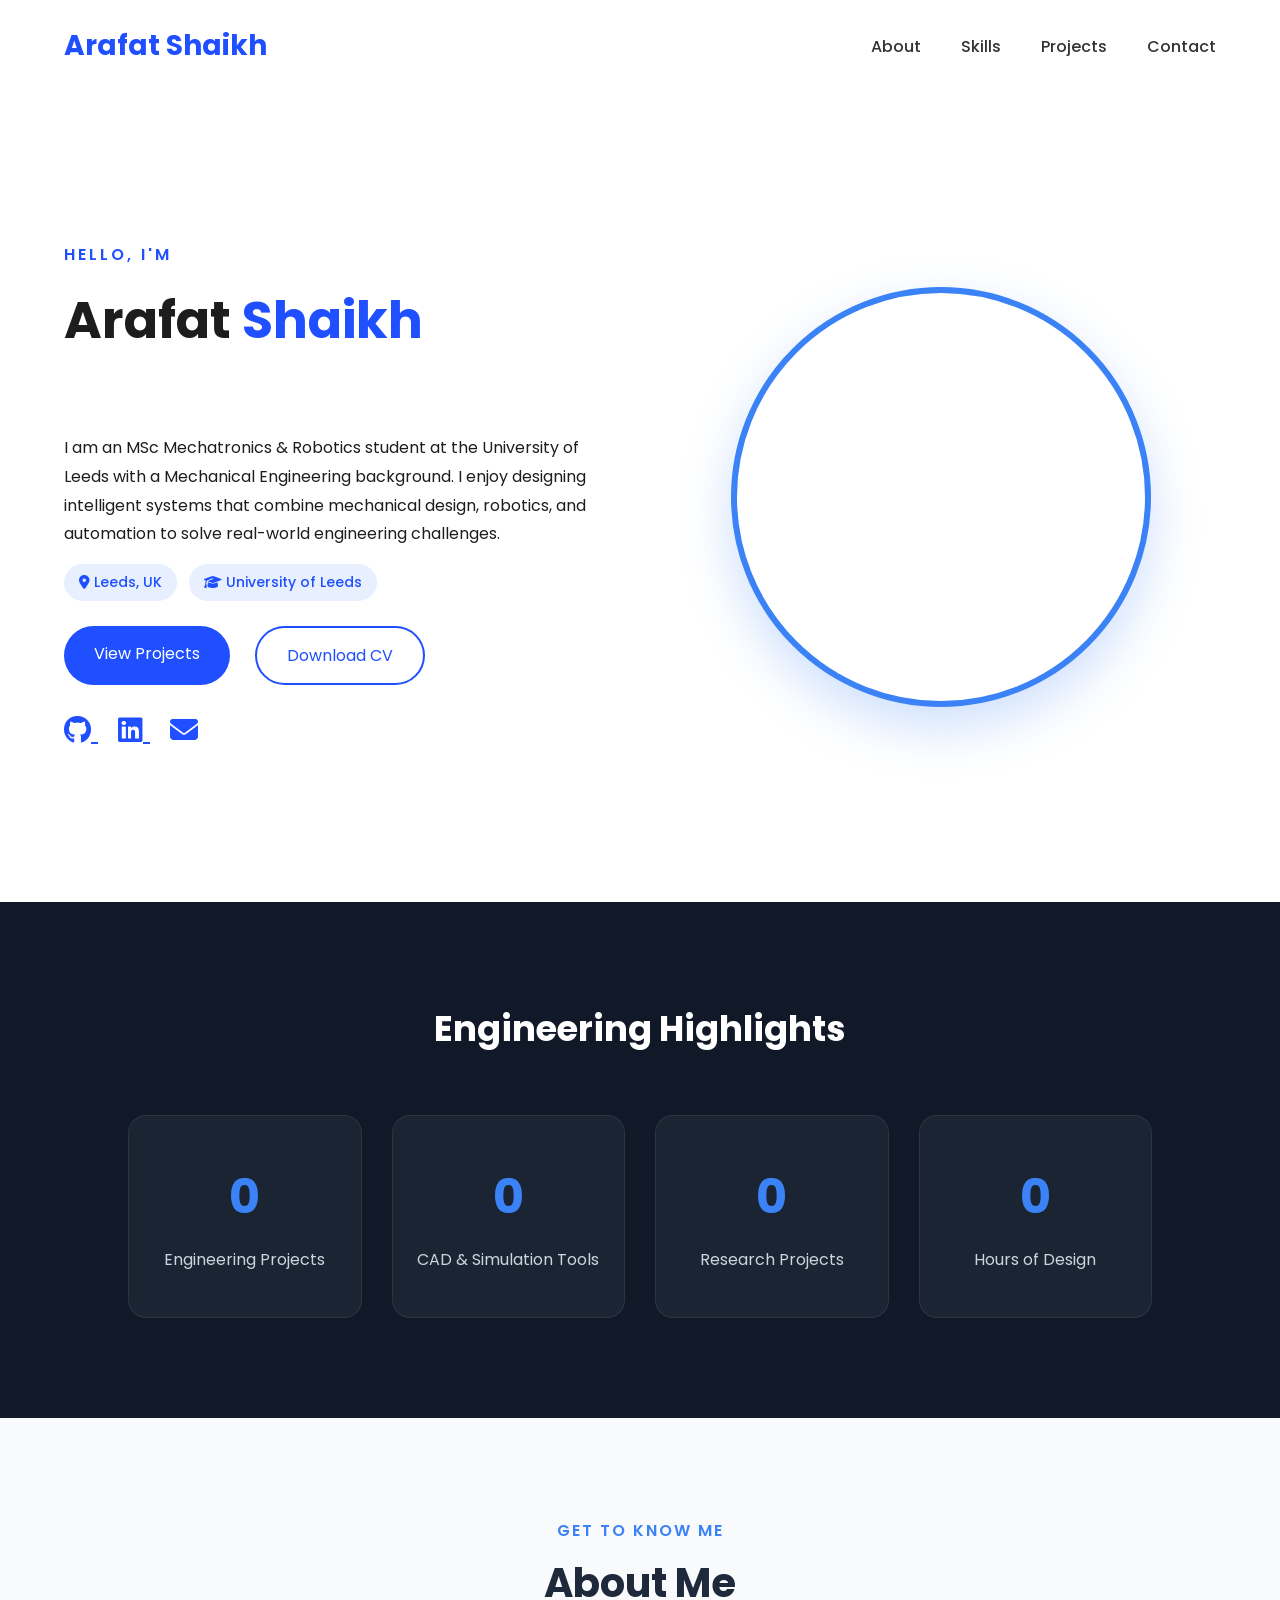
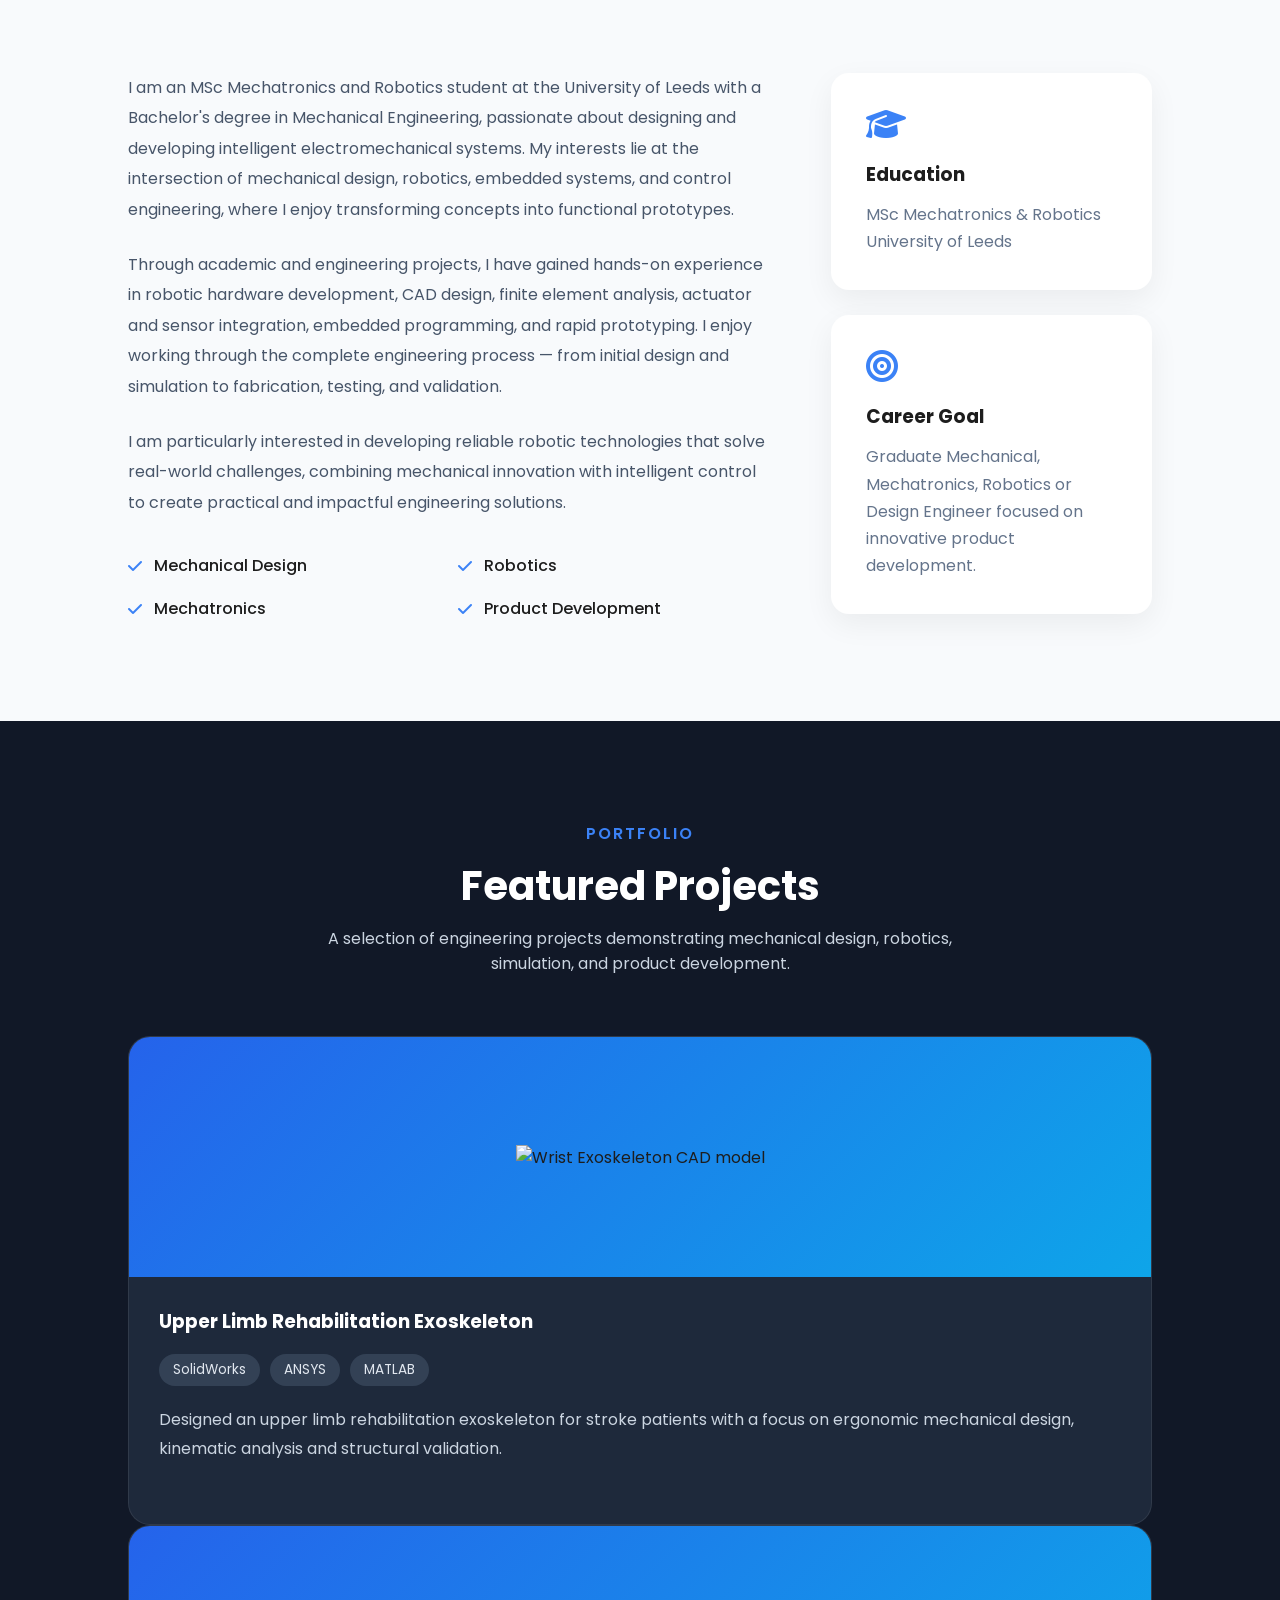
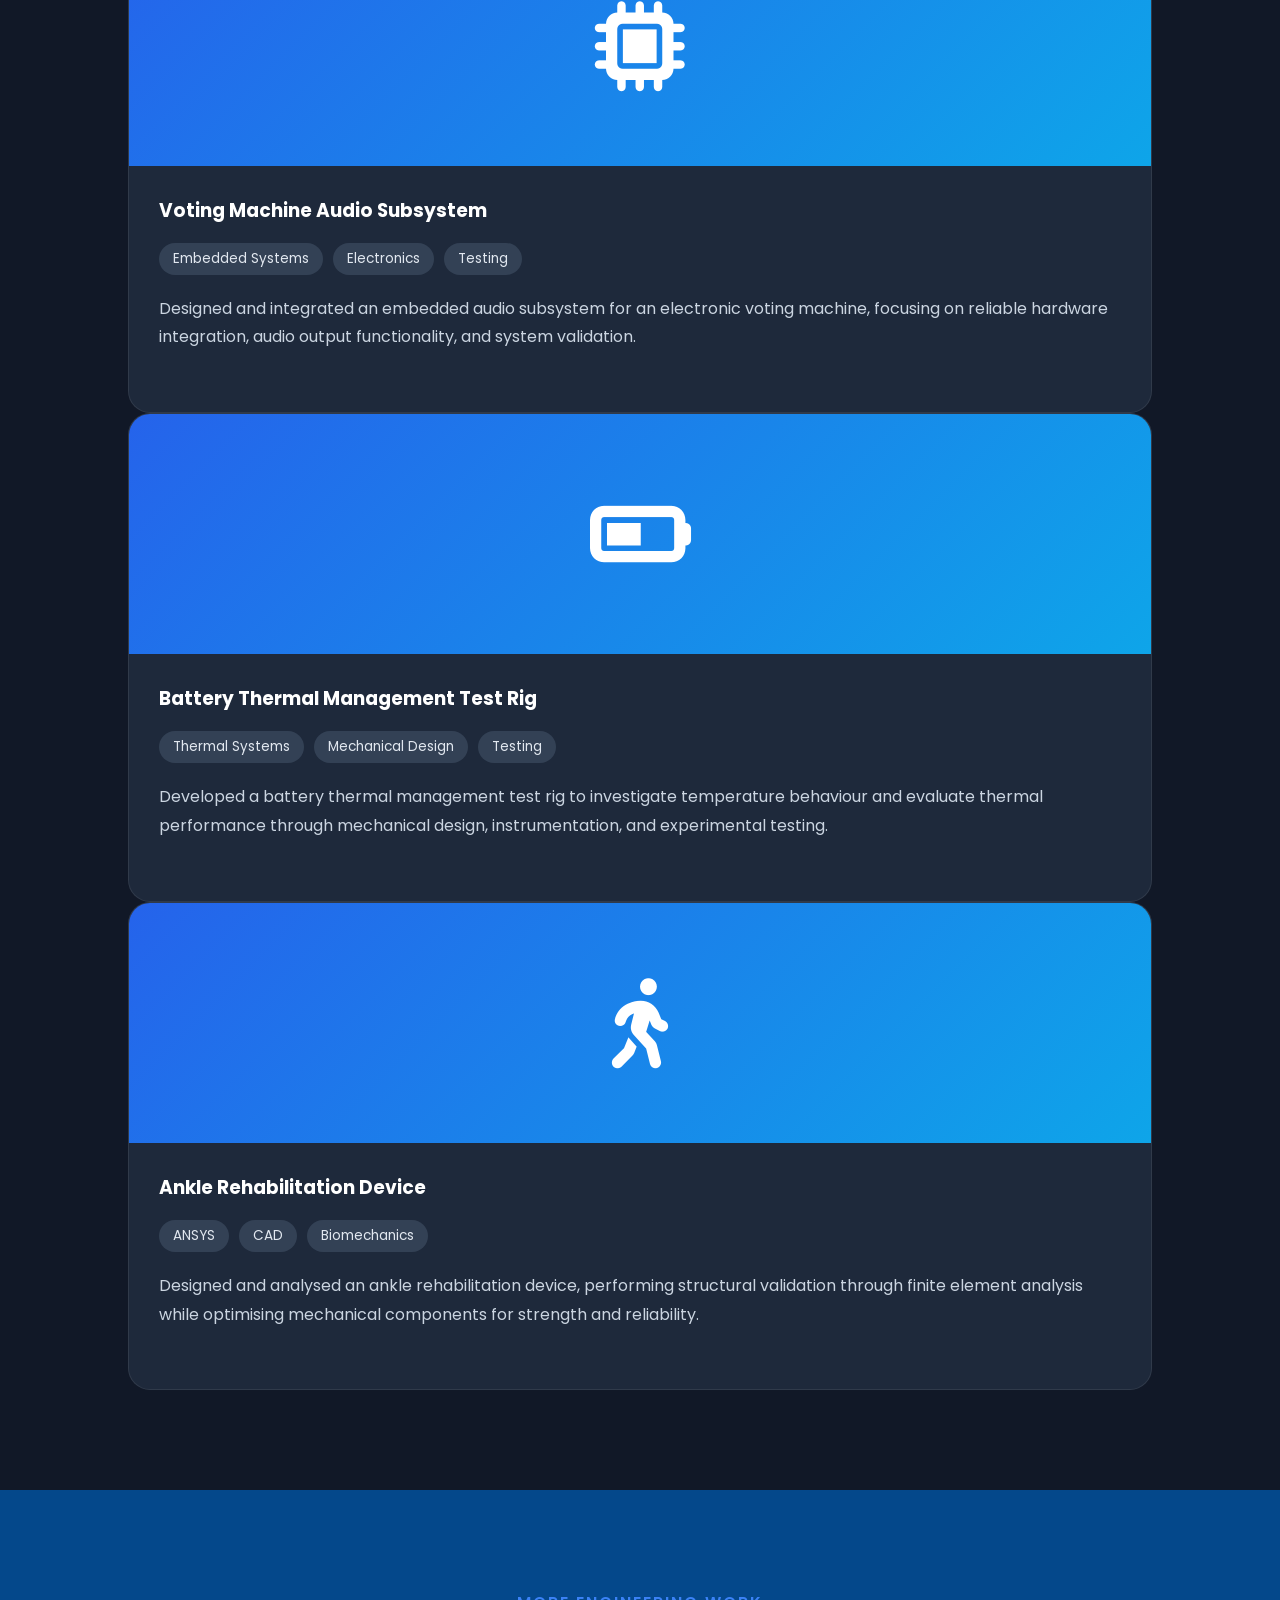
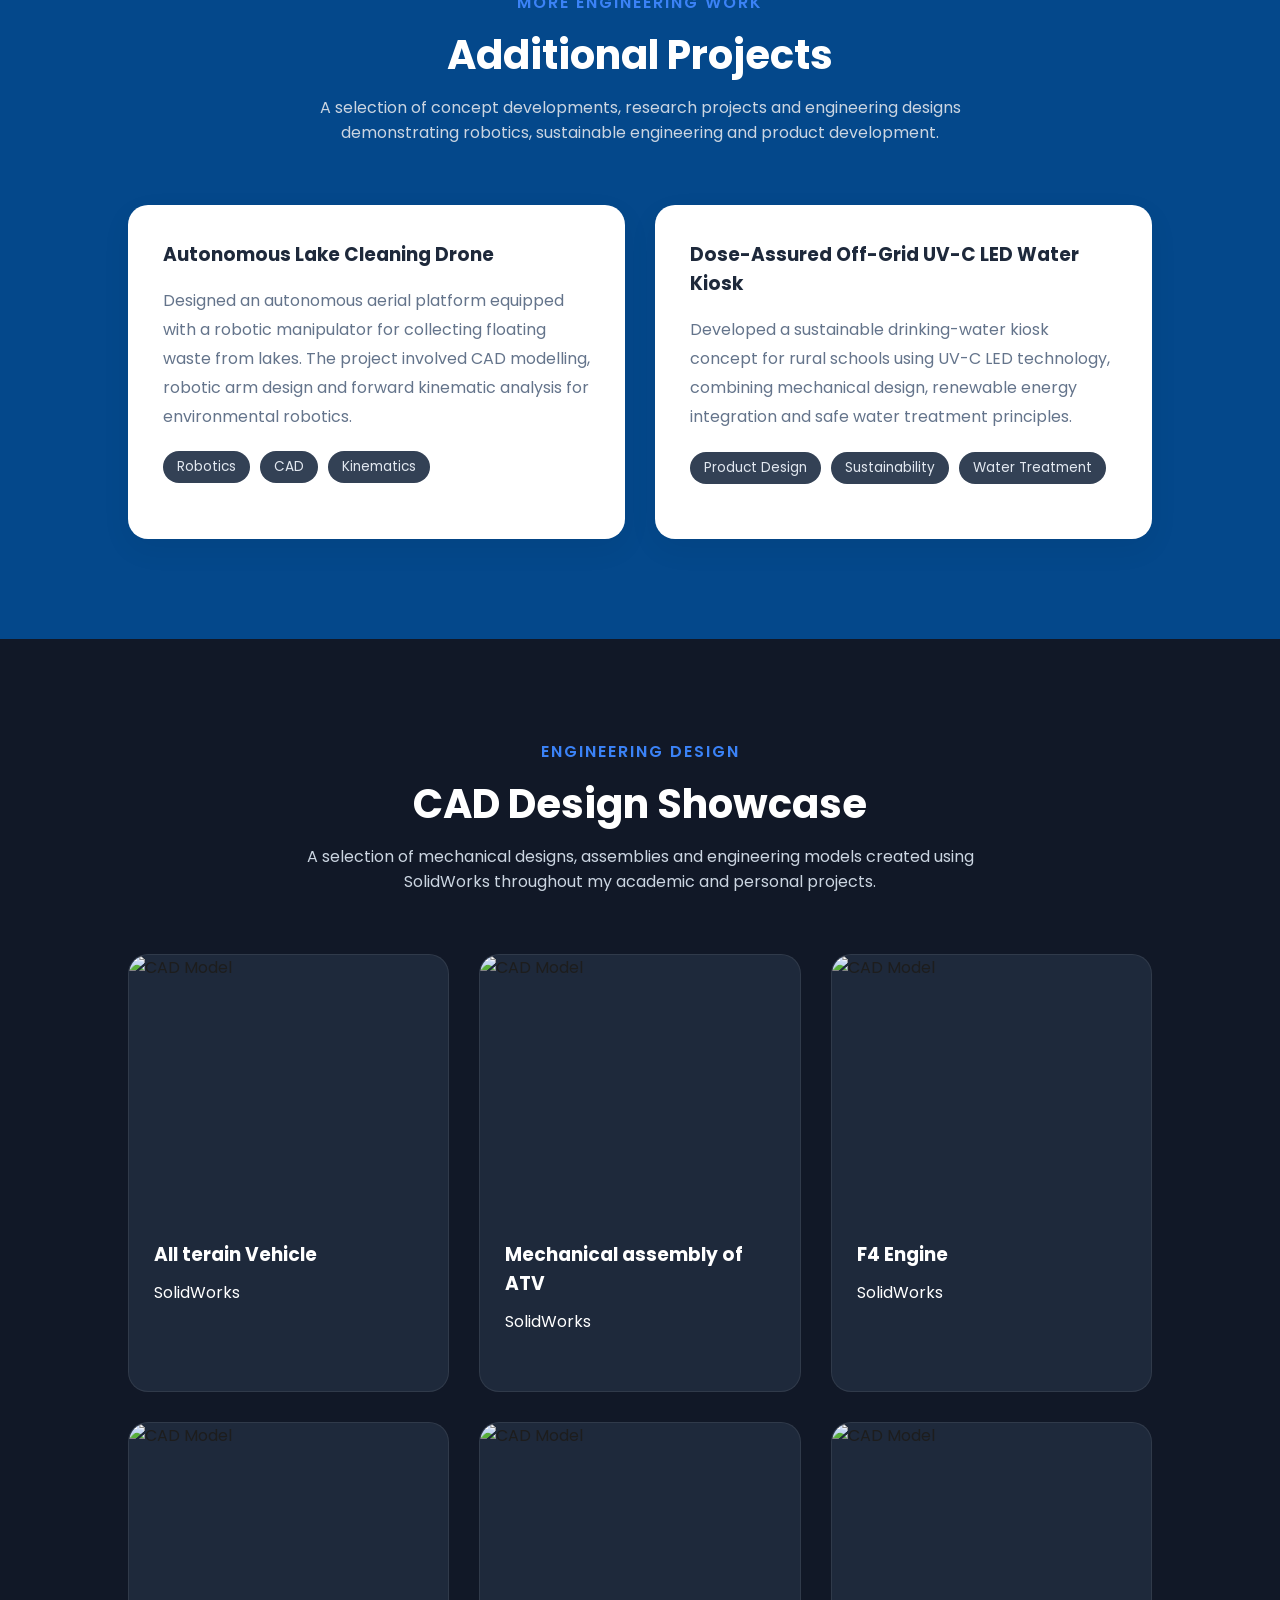
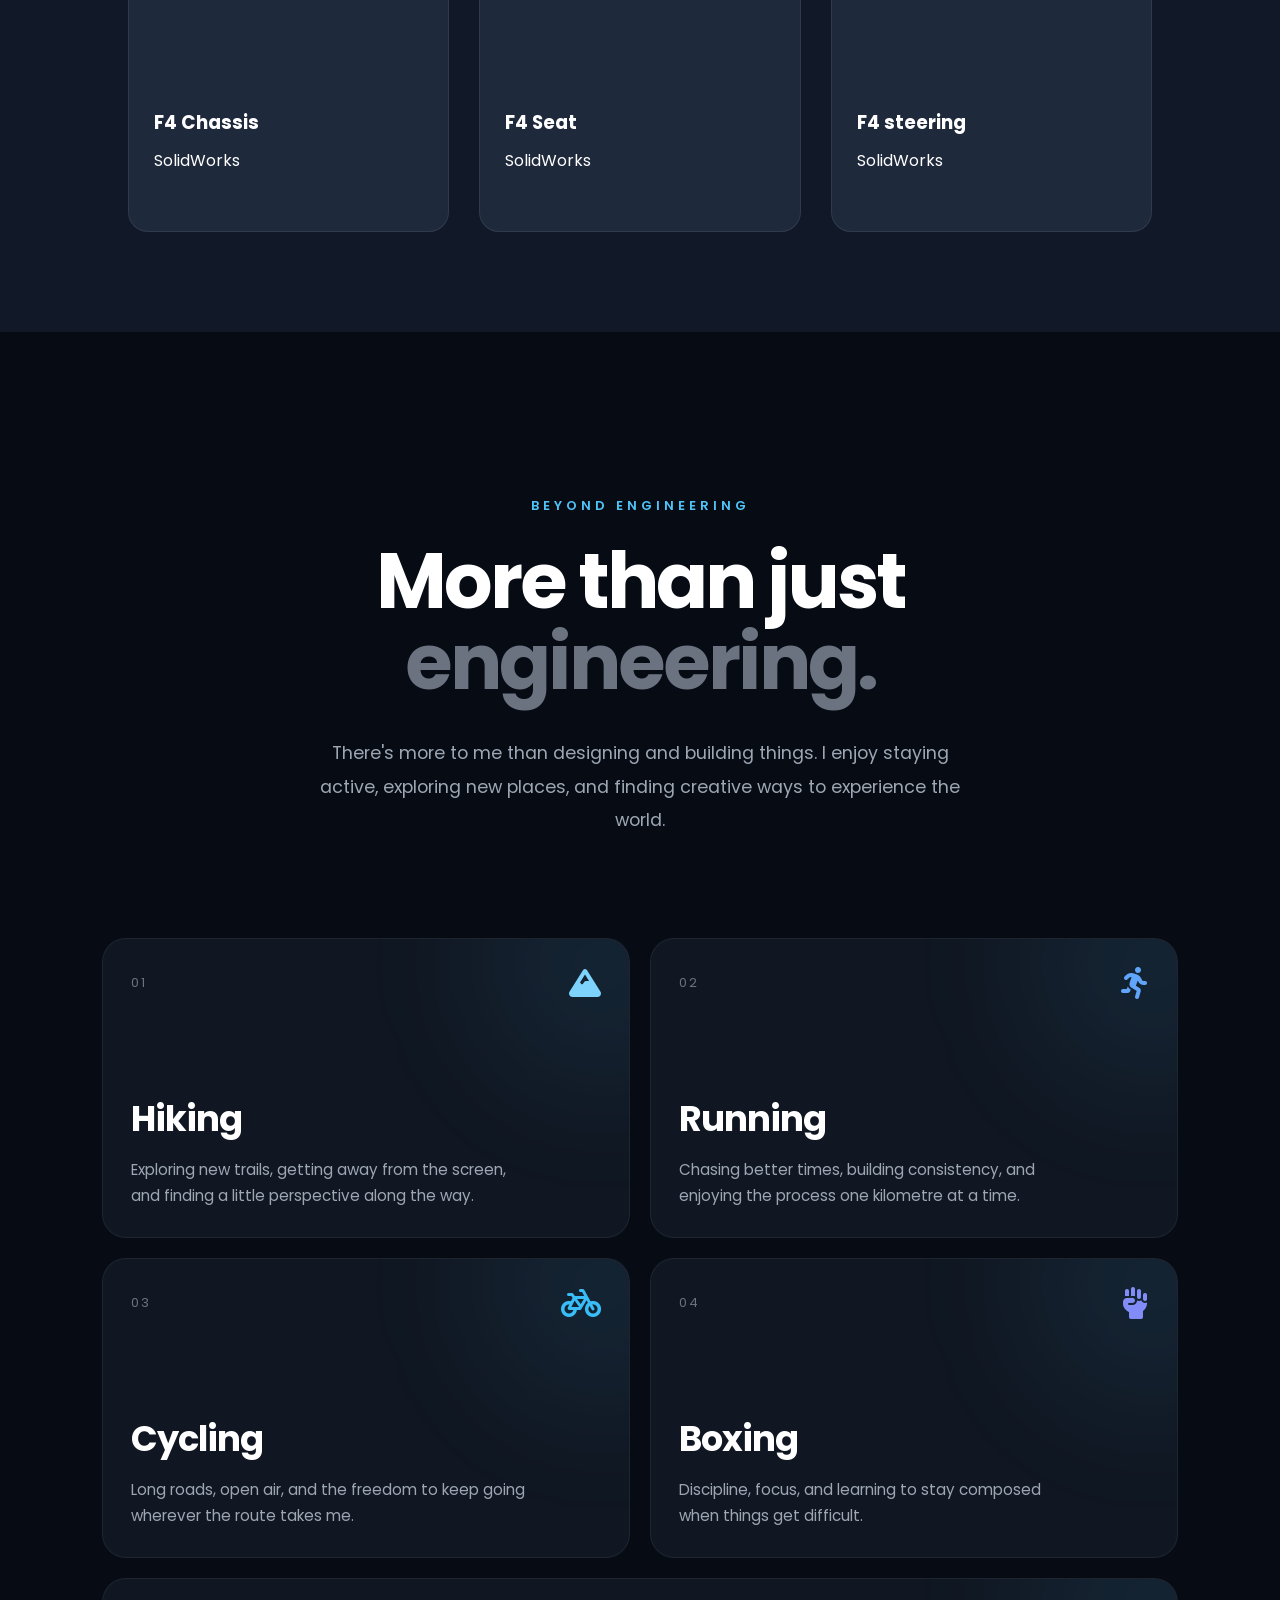
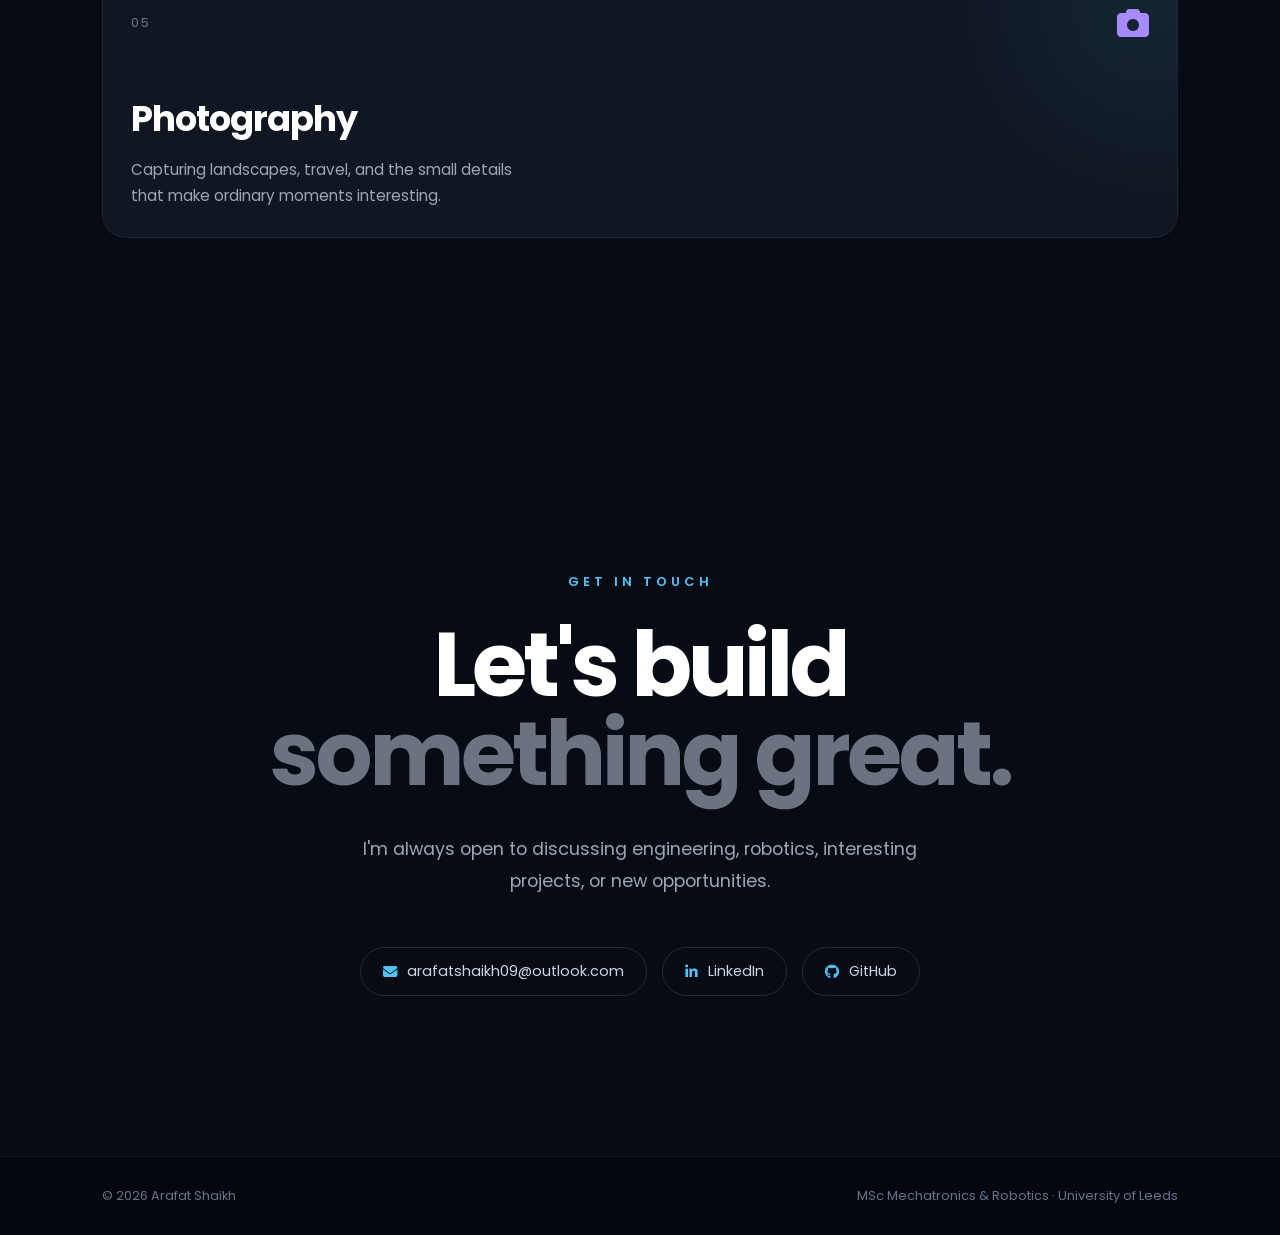
==== commit 9112ef75: "image1" ====
--- a/index.html
+++ b/index.html
@@ -255,11 +255,13 @@
 
         <div class="project-card">
 
-            <div class="project-image">
-
-                <i class="fa-solid fa-robot"></i>
-
-            </div>
+           <div class="project-image">
+
+    <img
+        src="images/projects/wrist-exoskeleton.jpg"
+        alt="Wrist Exoskeleton CAD model">
+
+</div>
 
             <div class="project-content">
 
@@ -280,7 +282,7 @@
                     kinematic analysis and structural validation.
 
                 </p>
-                
+
                 </div>
 
             </div>
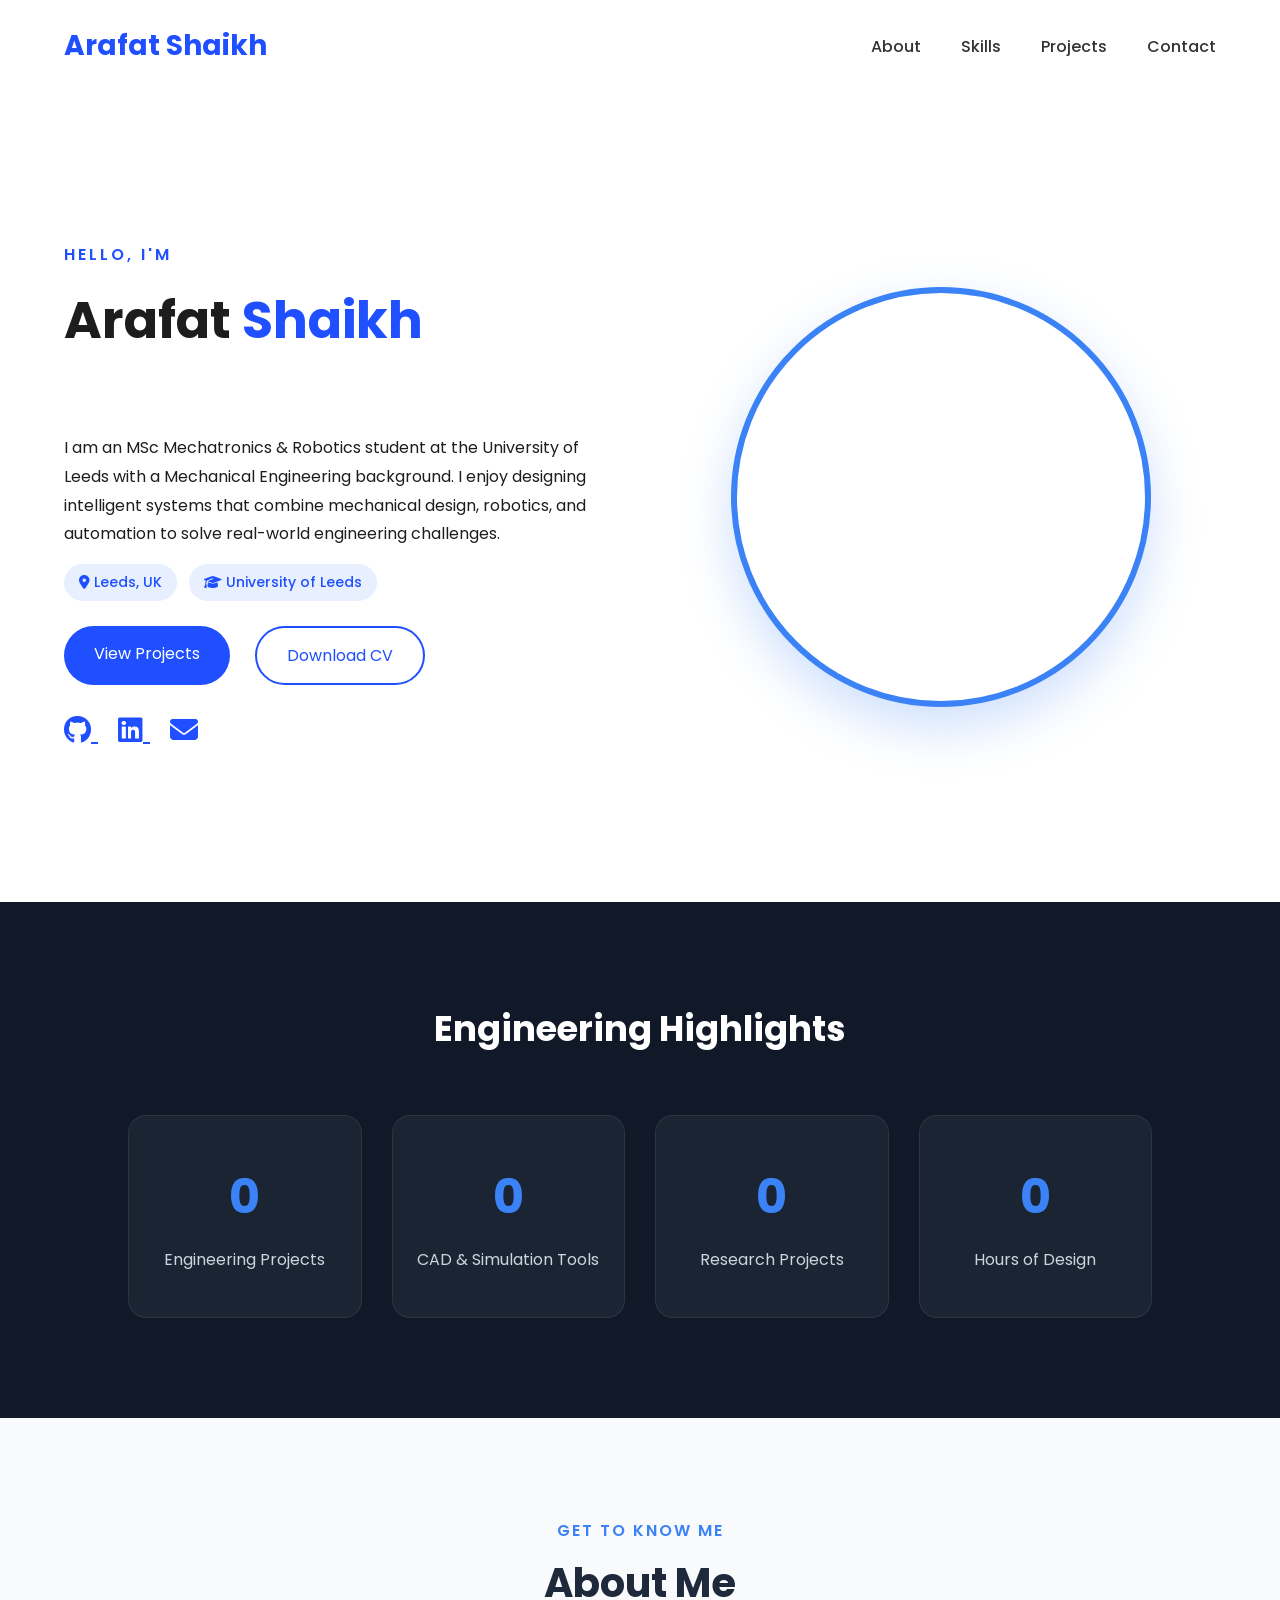
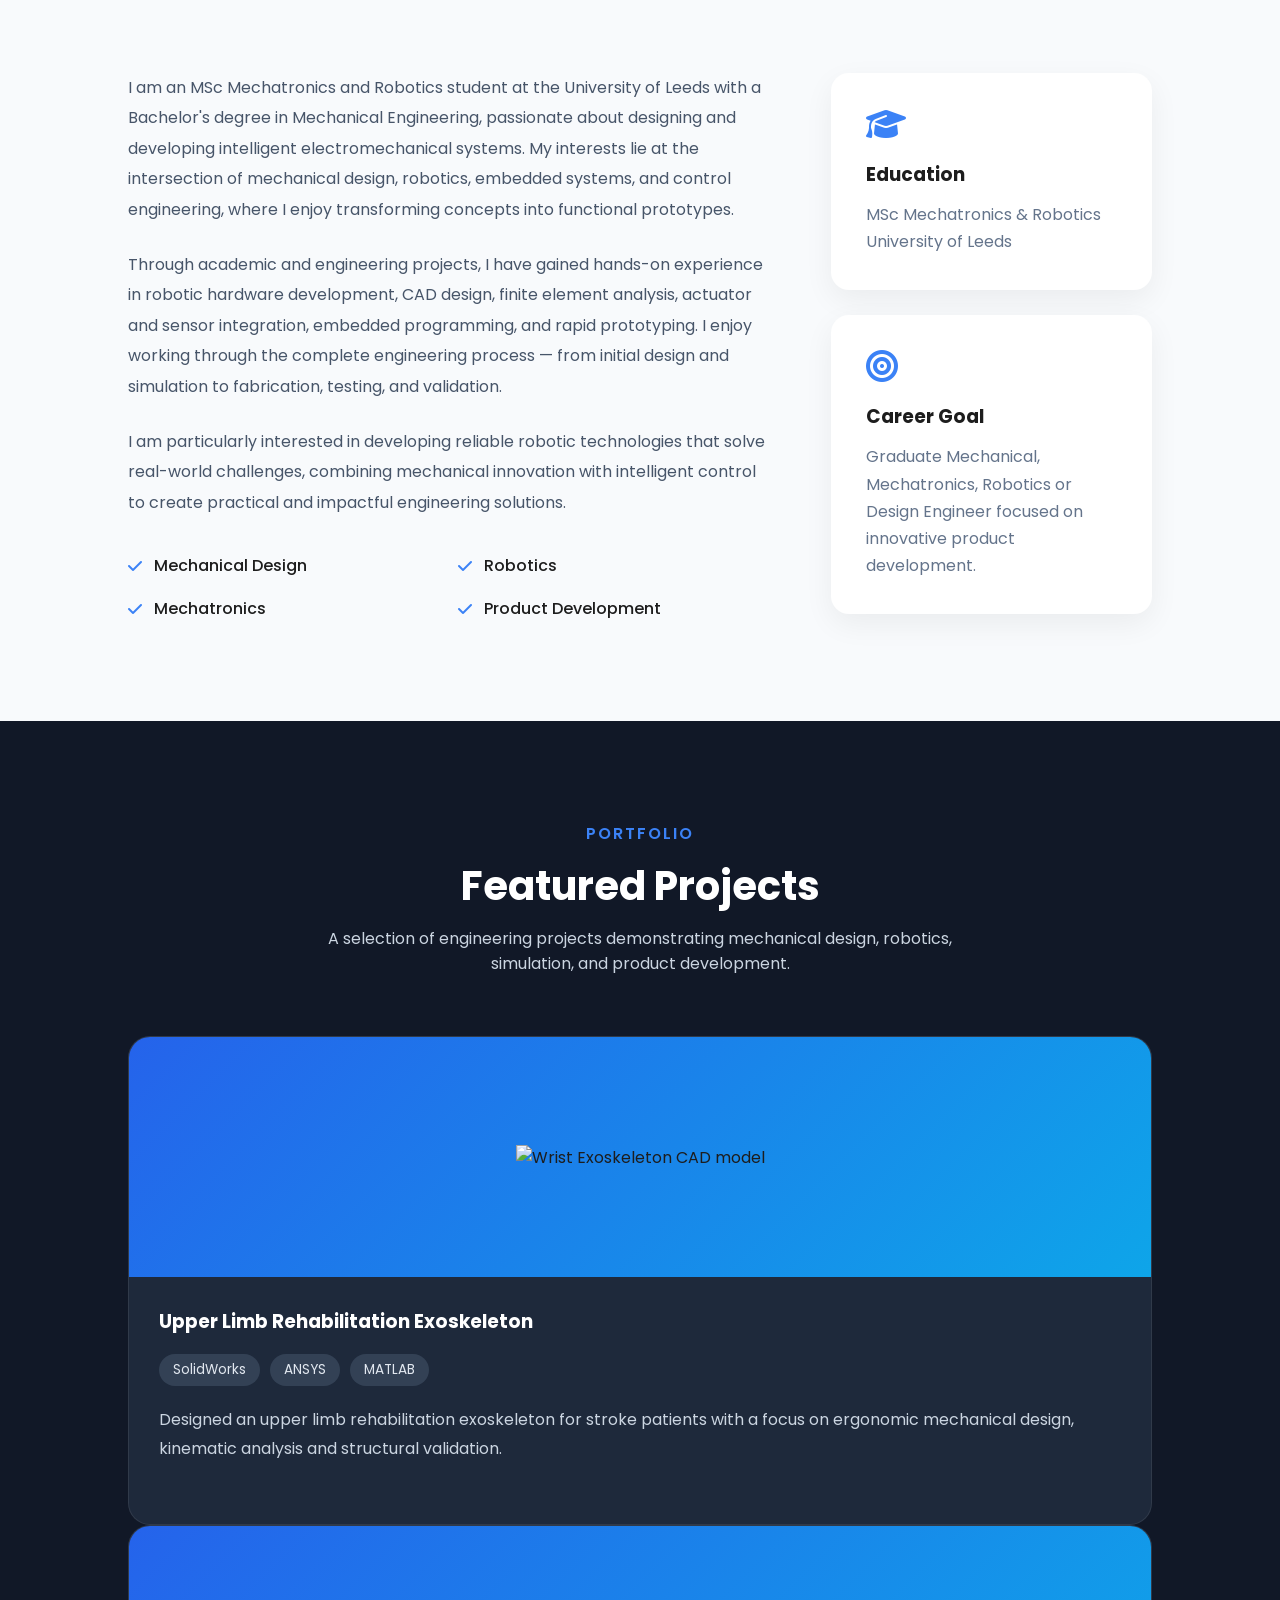
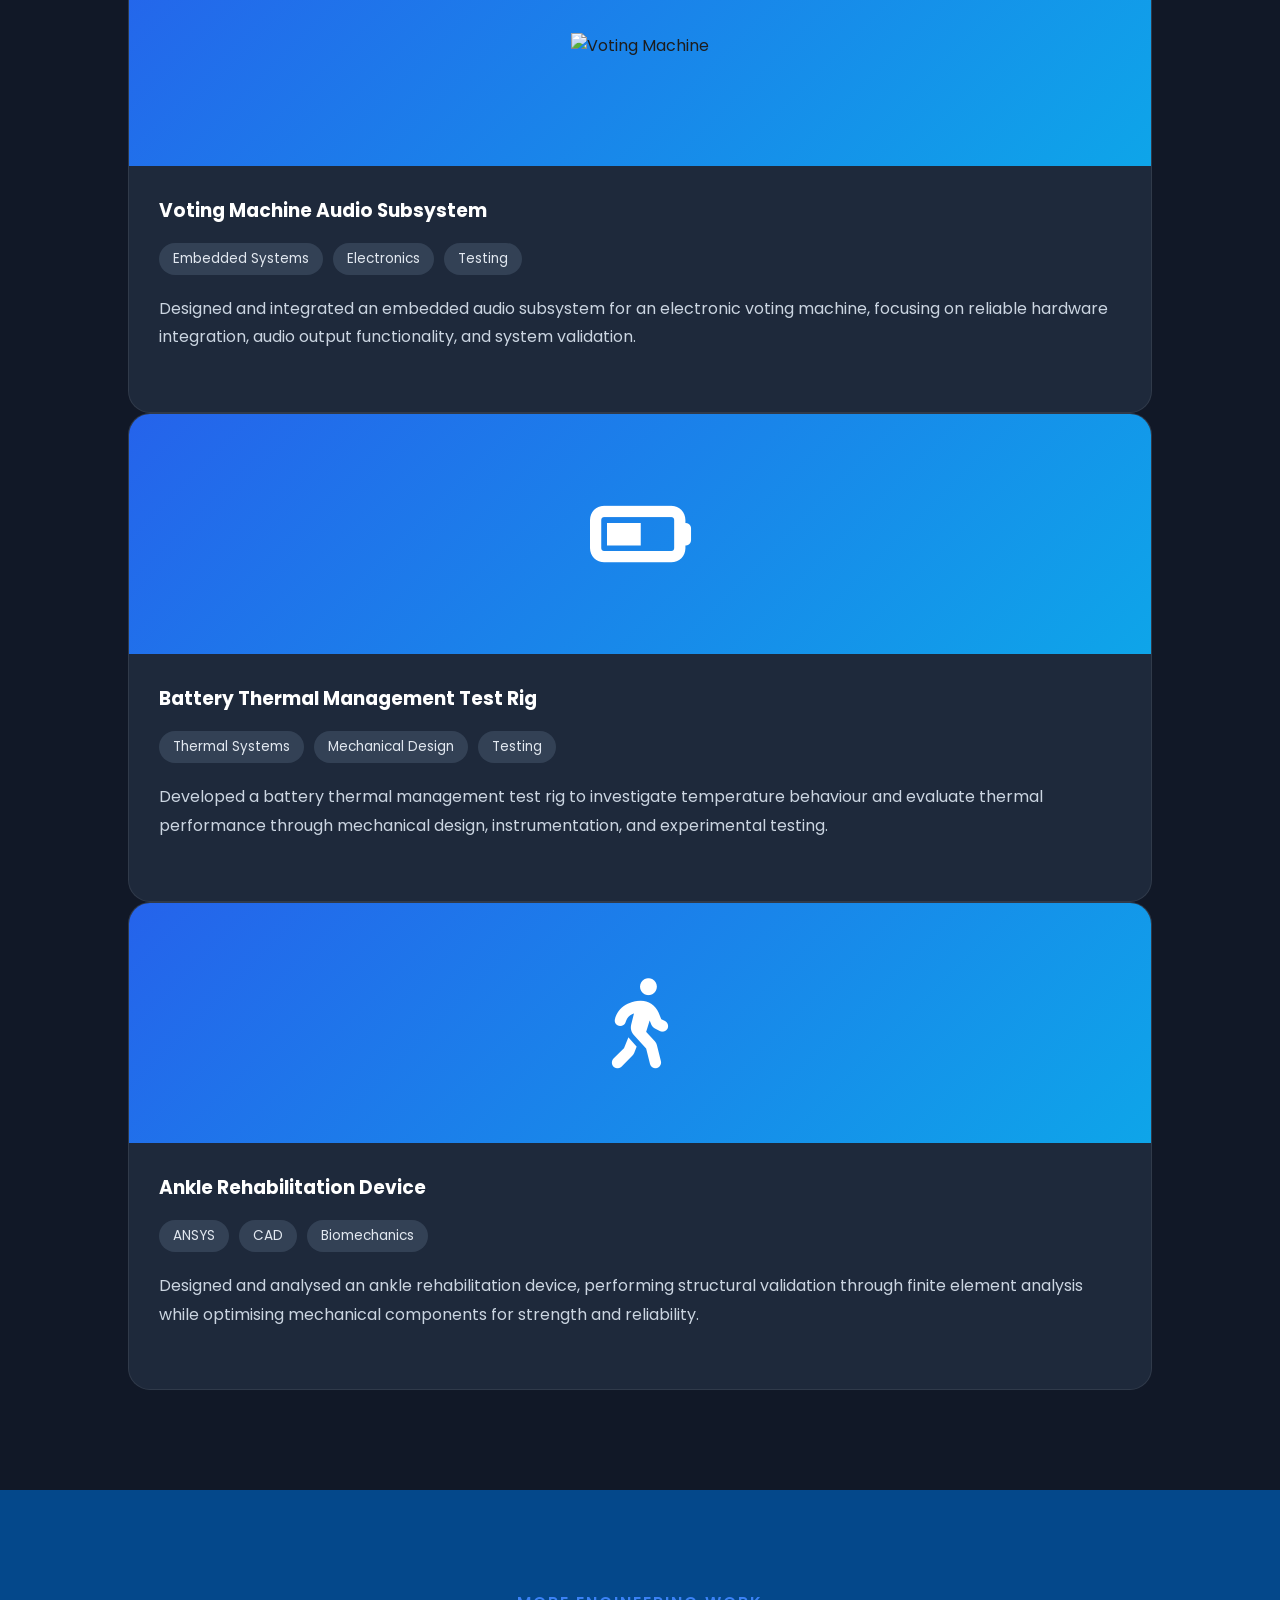
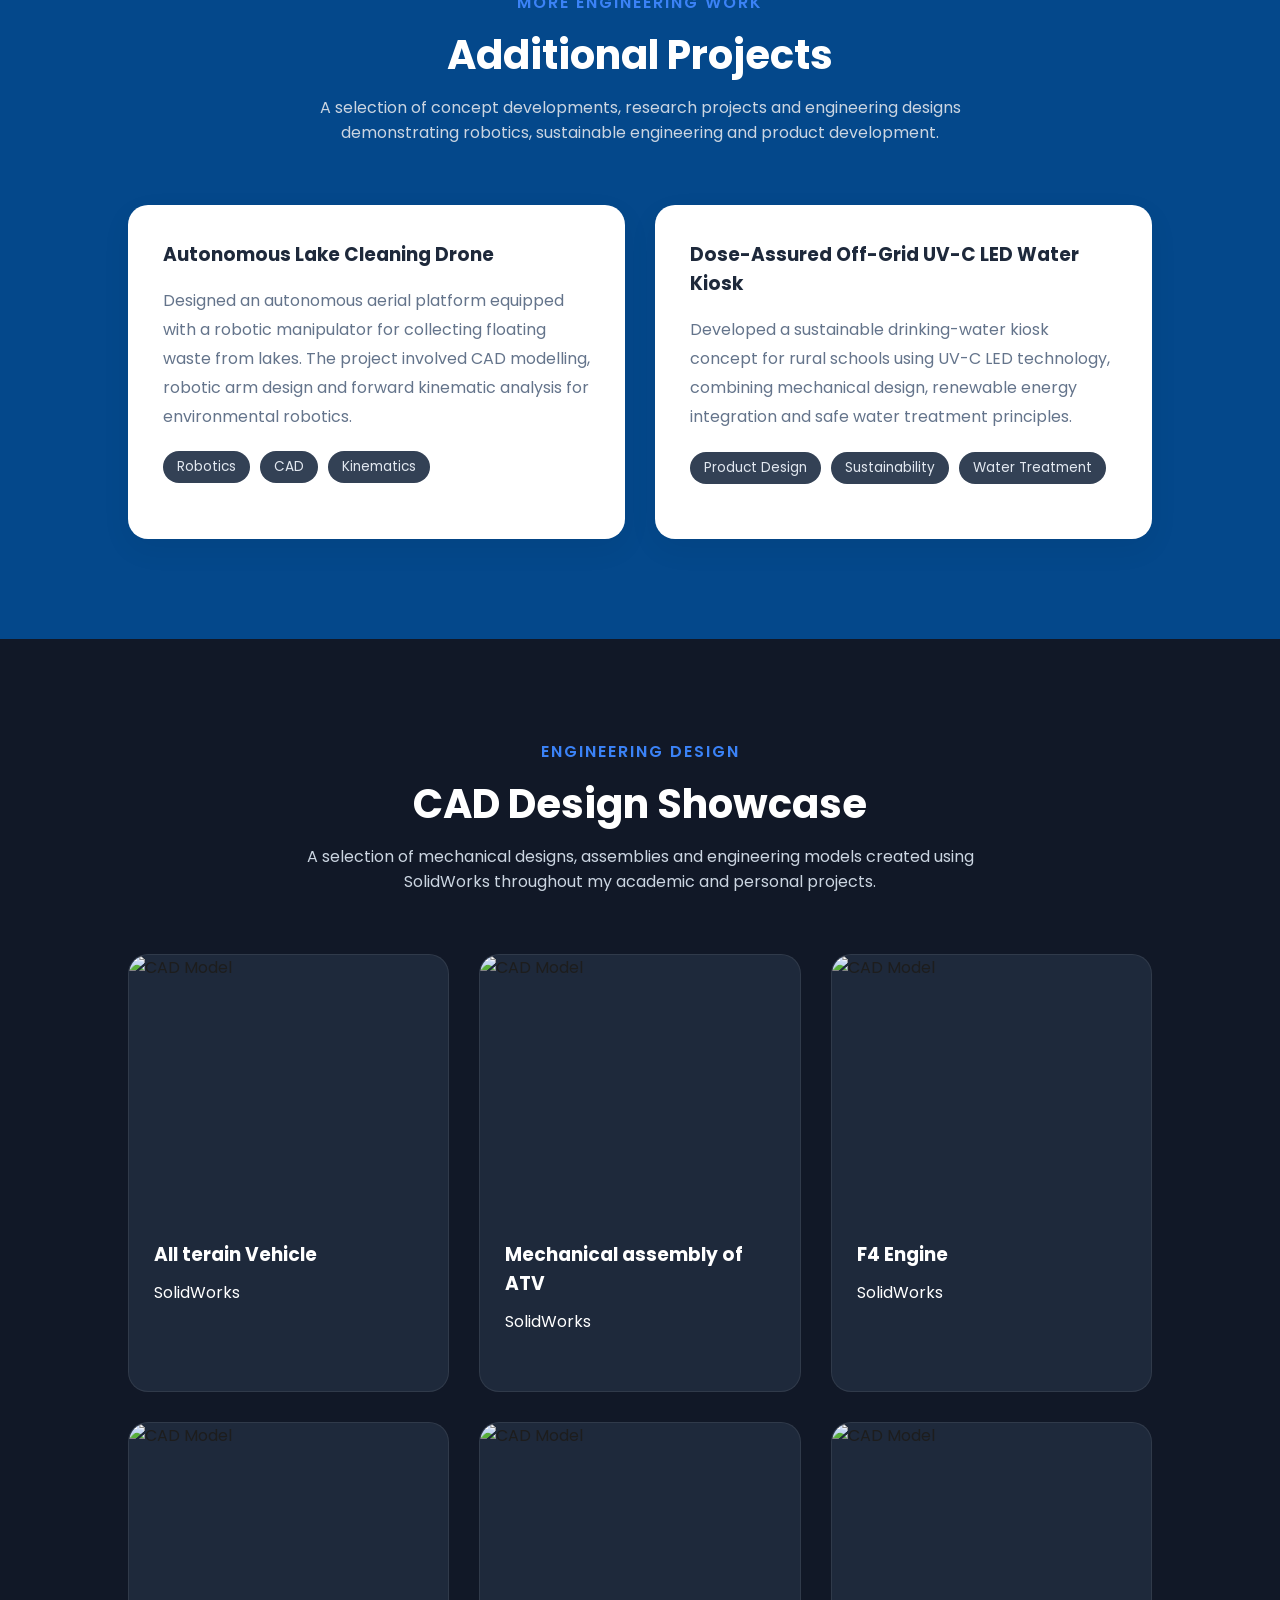
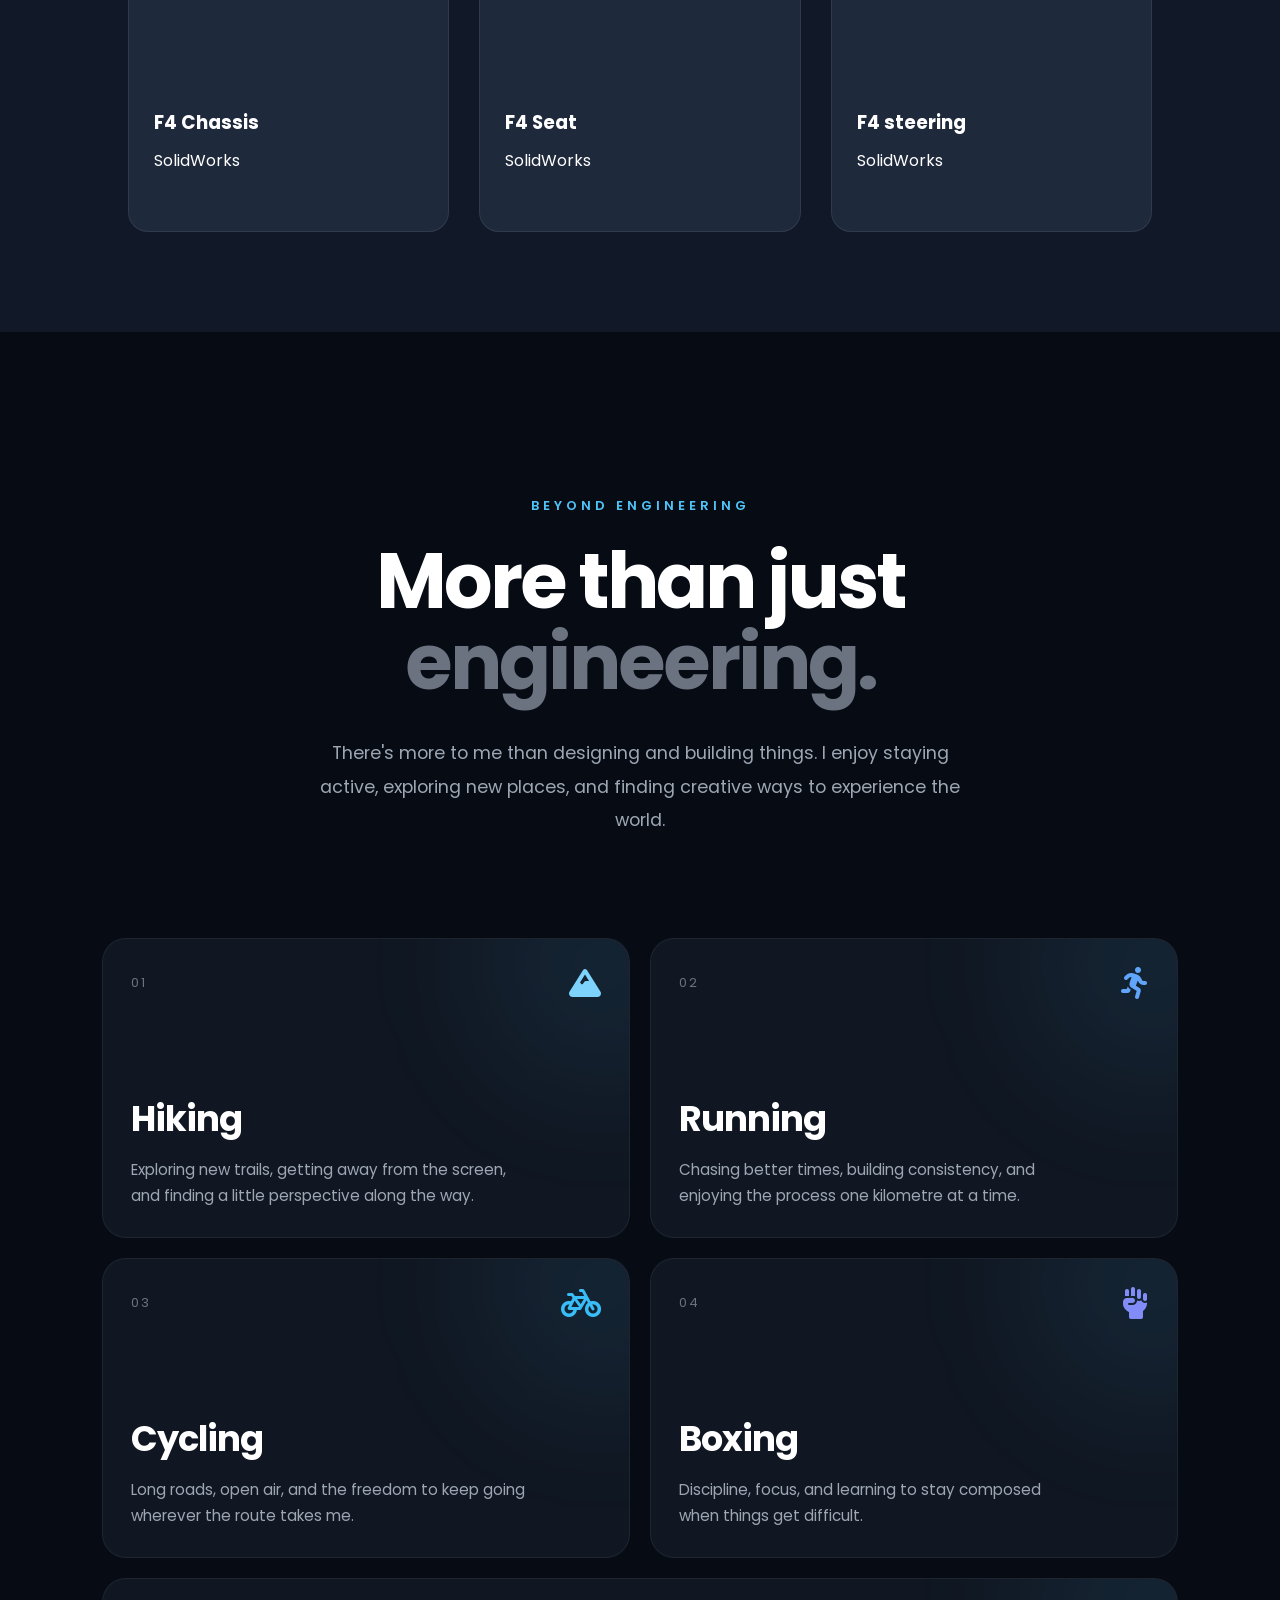
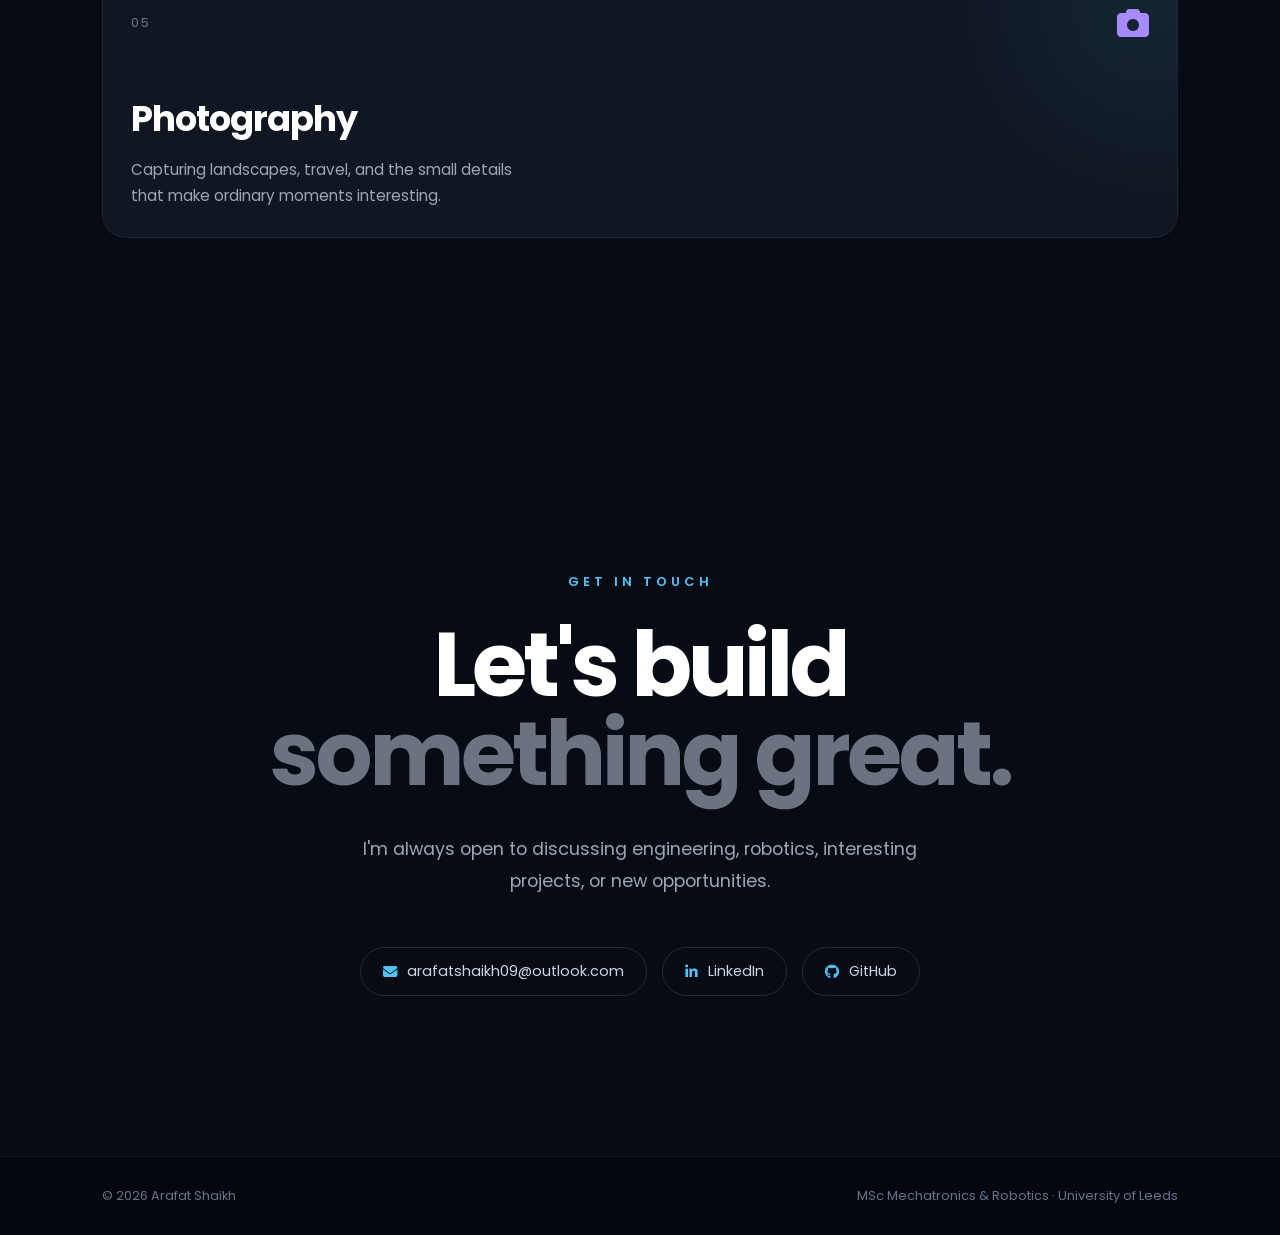
==== commit 95bfbb1f: "voting1" ====
--- a/index.html
+++ b/index.html
@@ -295,9 +295,11 @@
 
     <div class="project-image">
 
-        <i class="fa-solid fa-microchip"></i>
-
-    </div>
+        <img
+        src="images/projects/Voting.jpg"
+        alt="Voting Machine">
+
+</div>
 
     <div class="project-content">
 
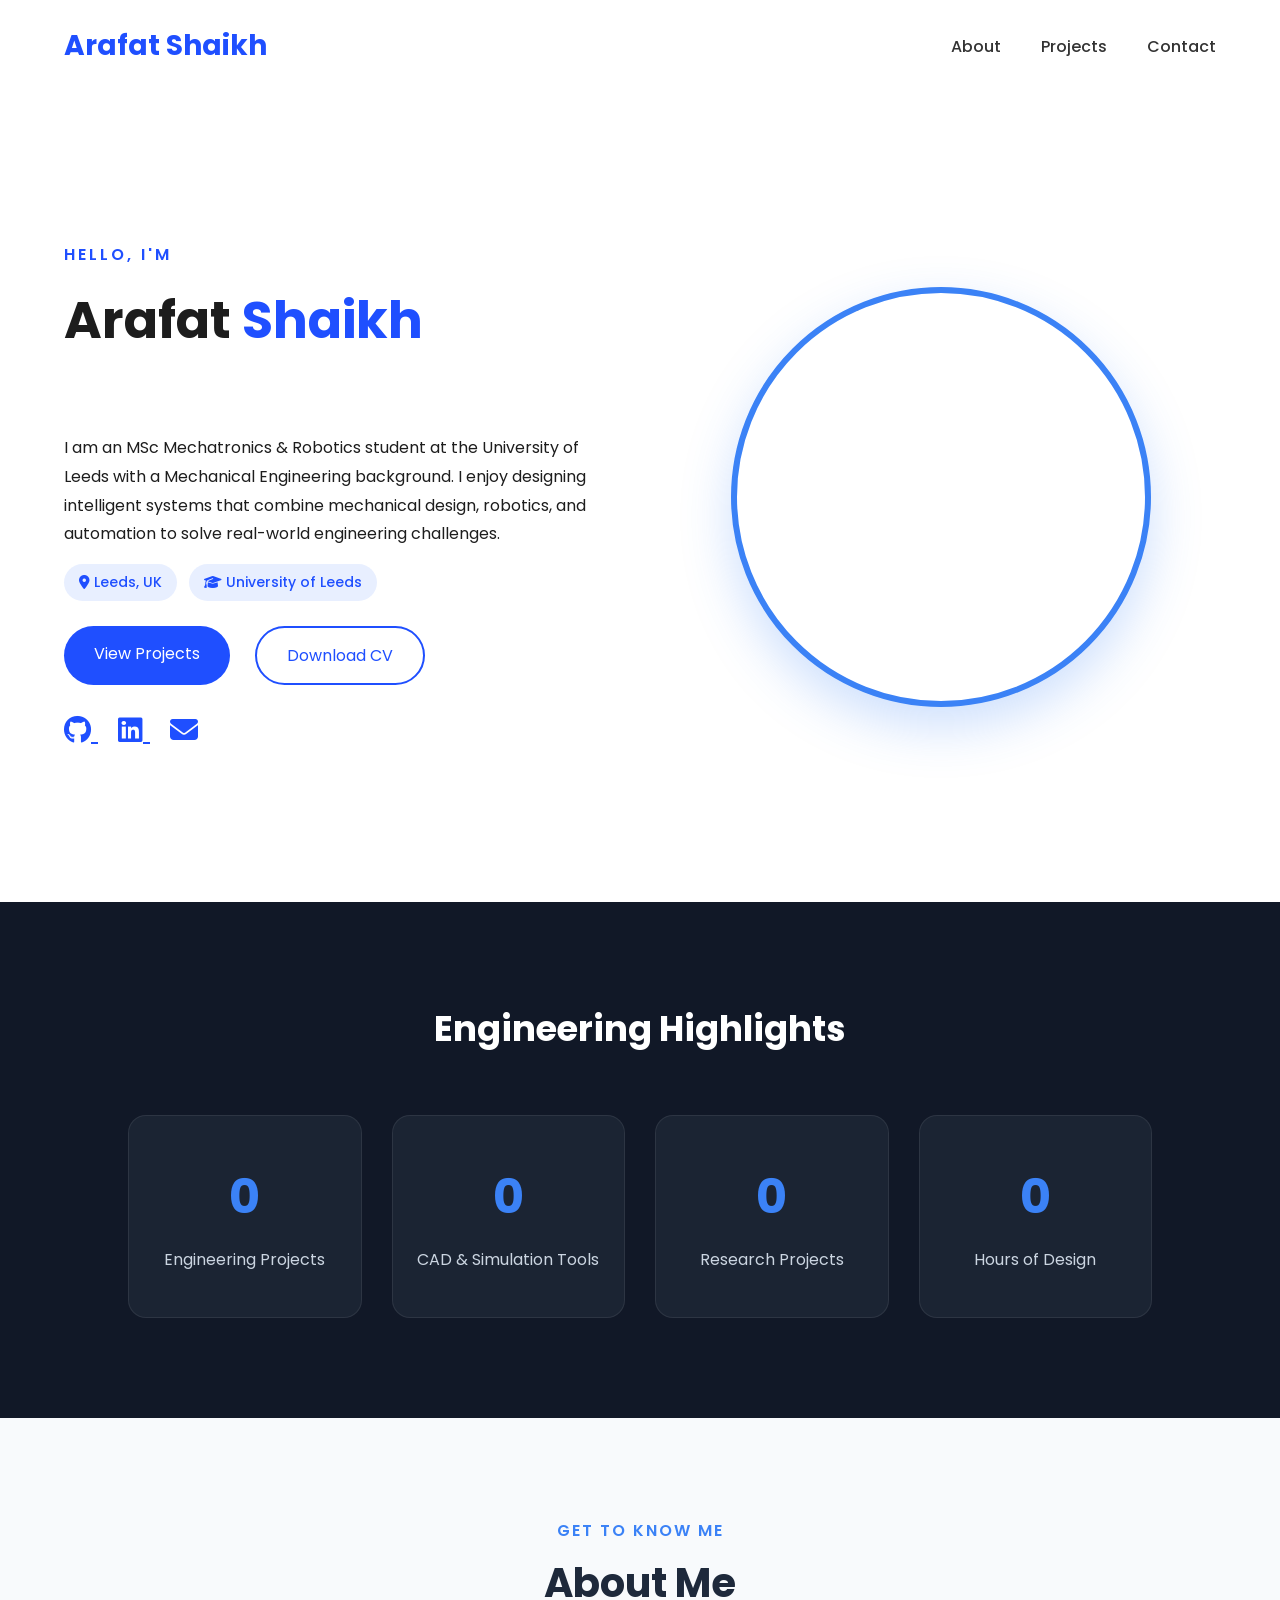
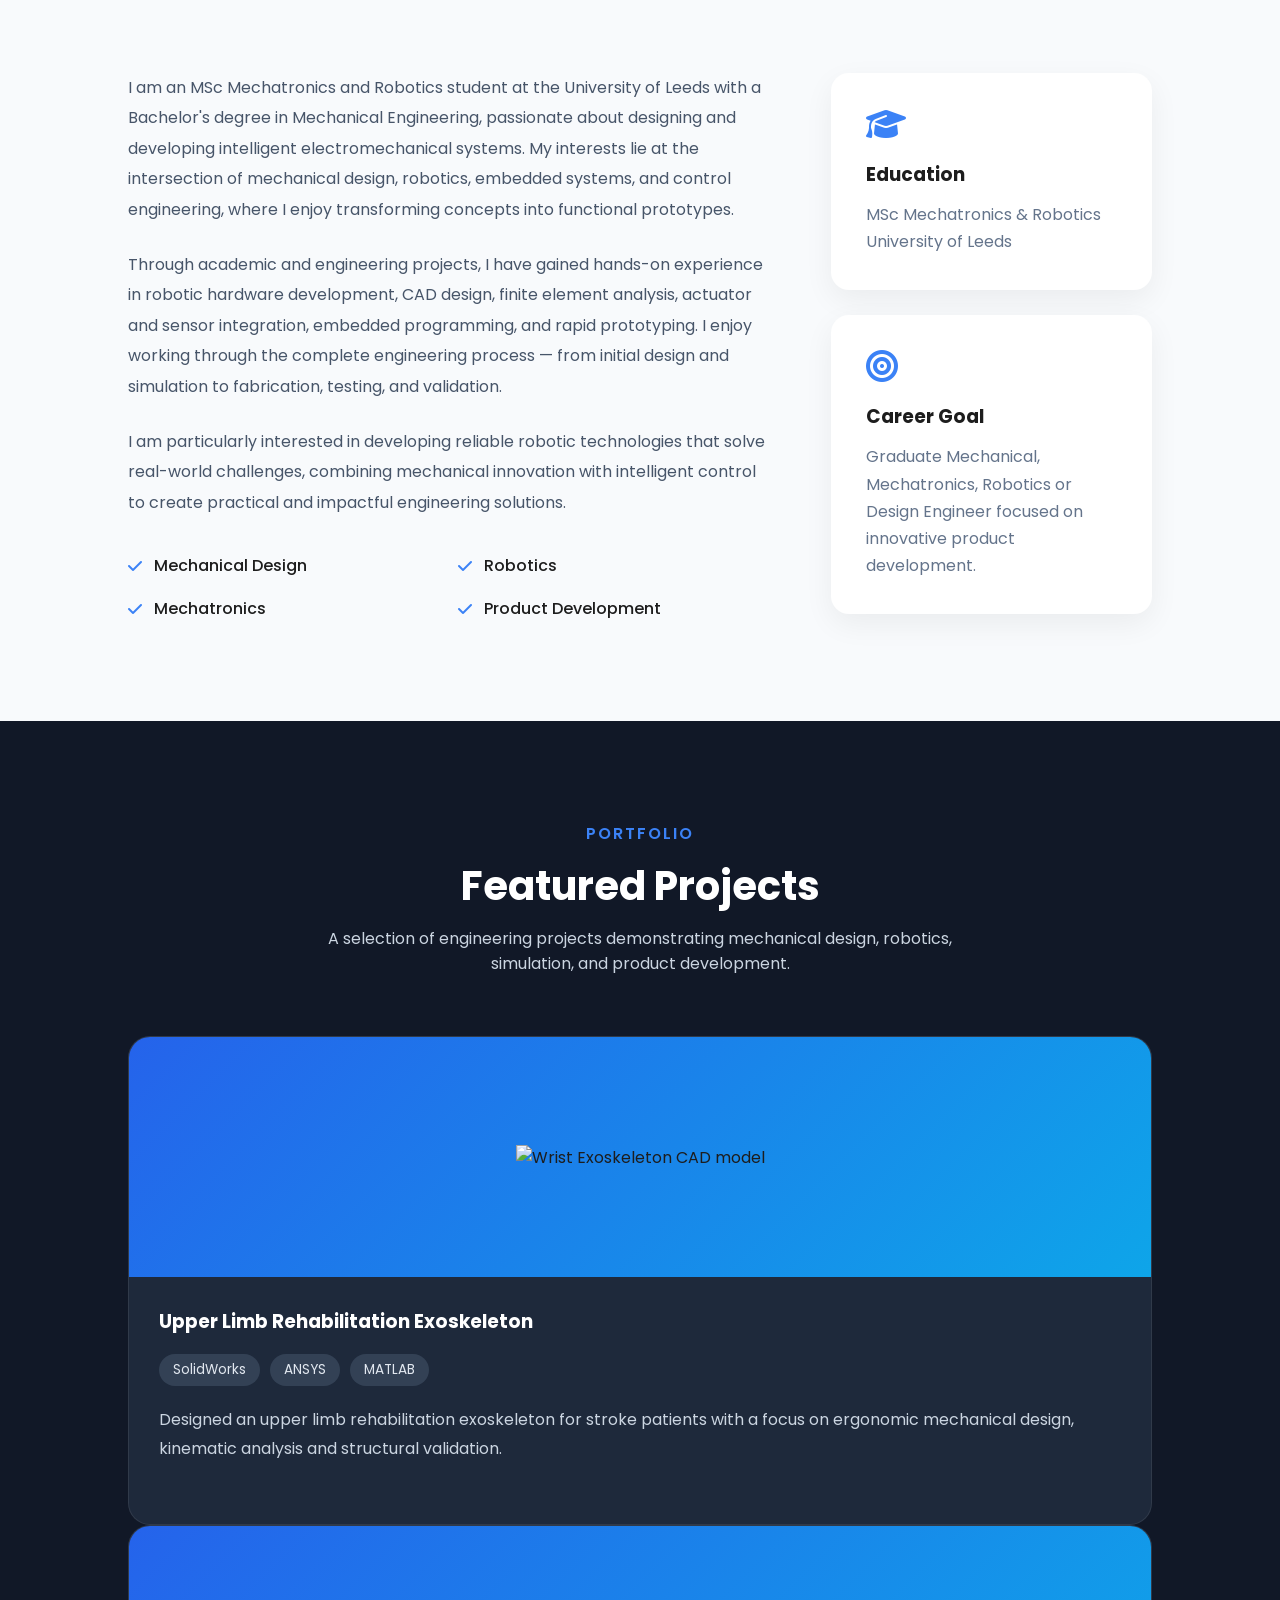
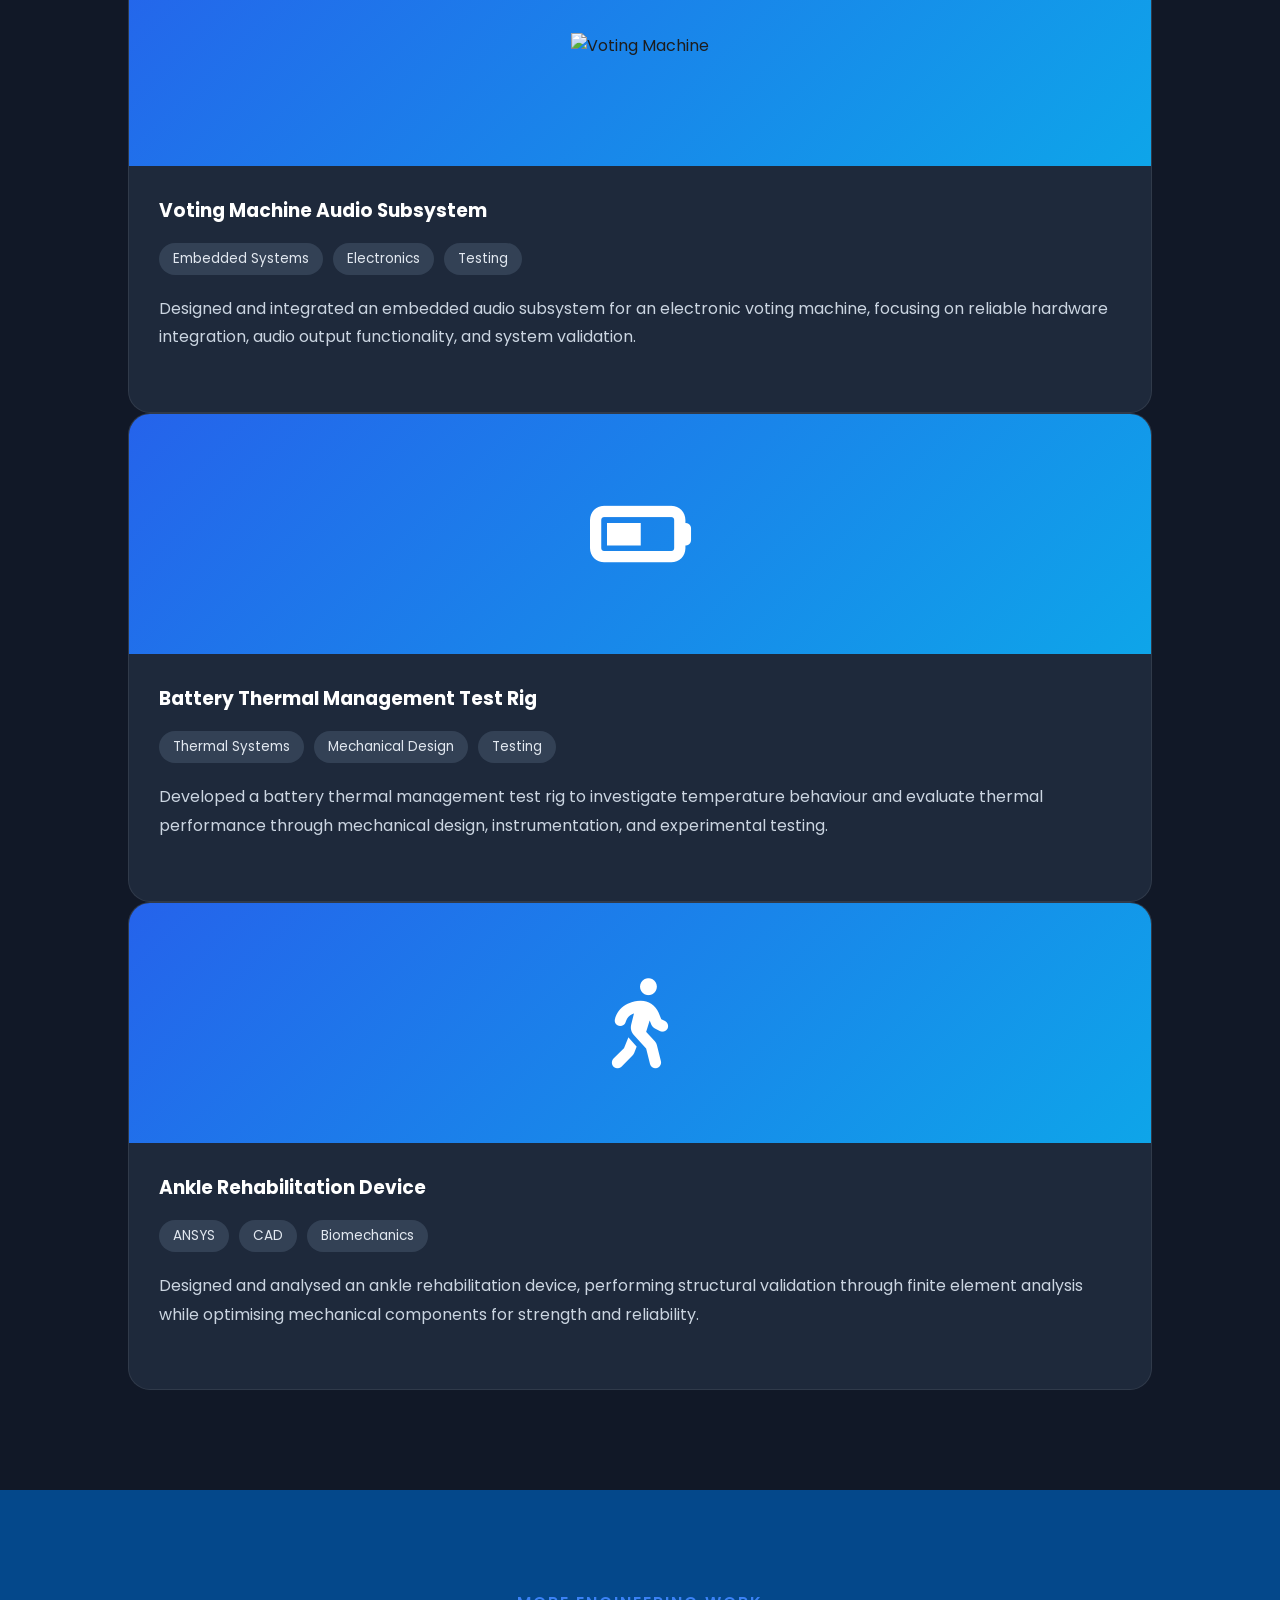
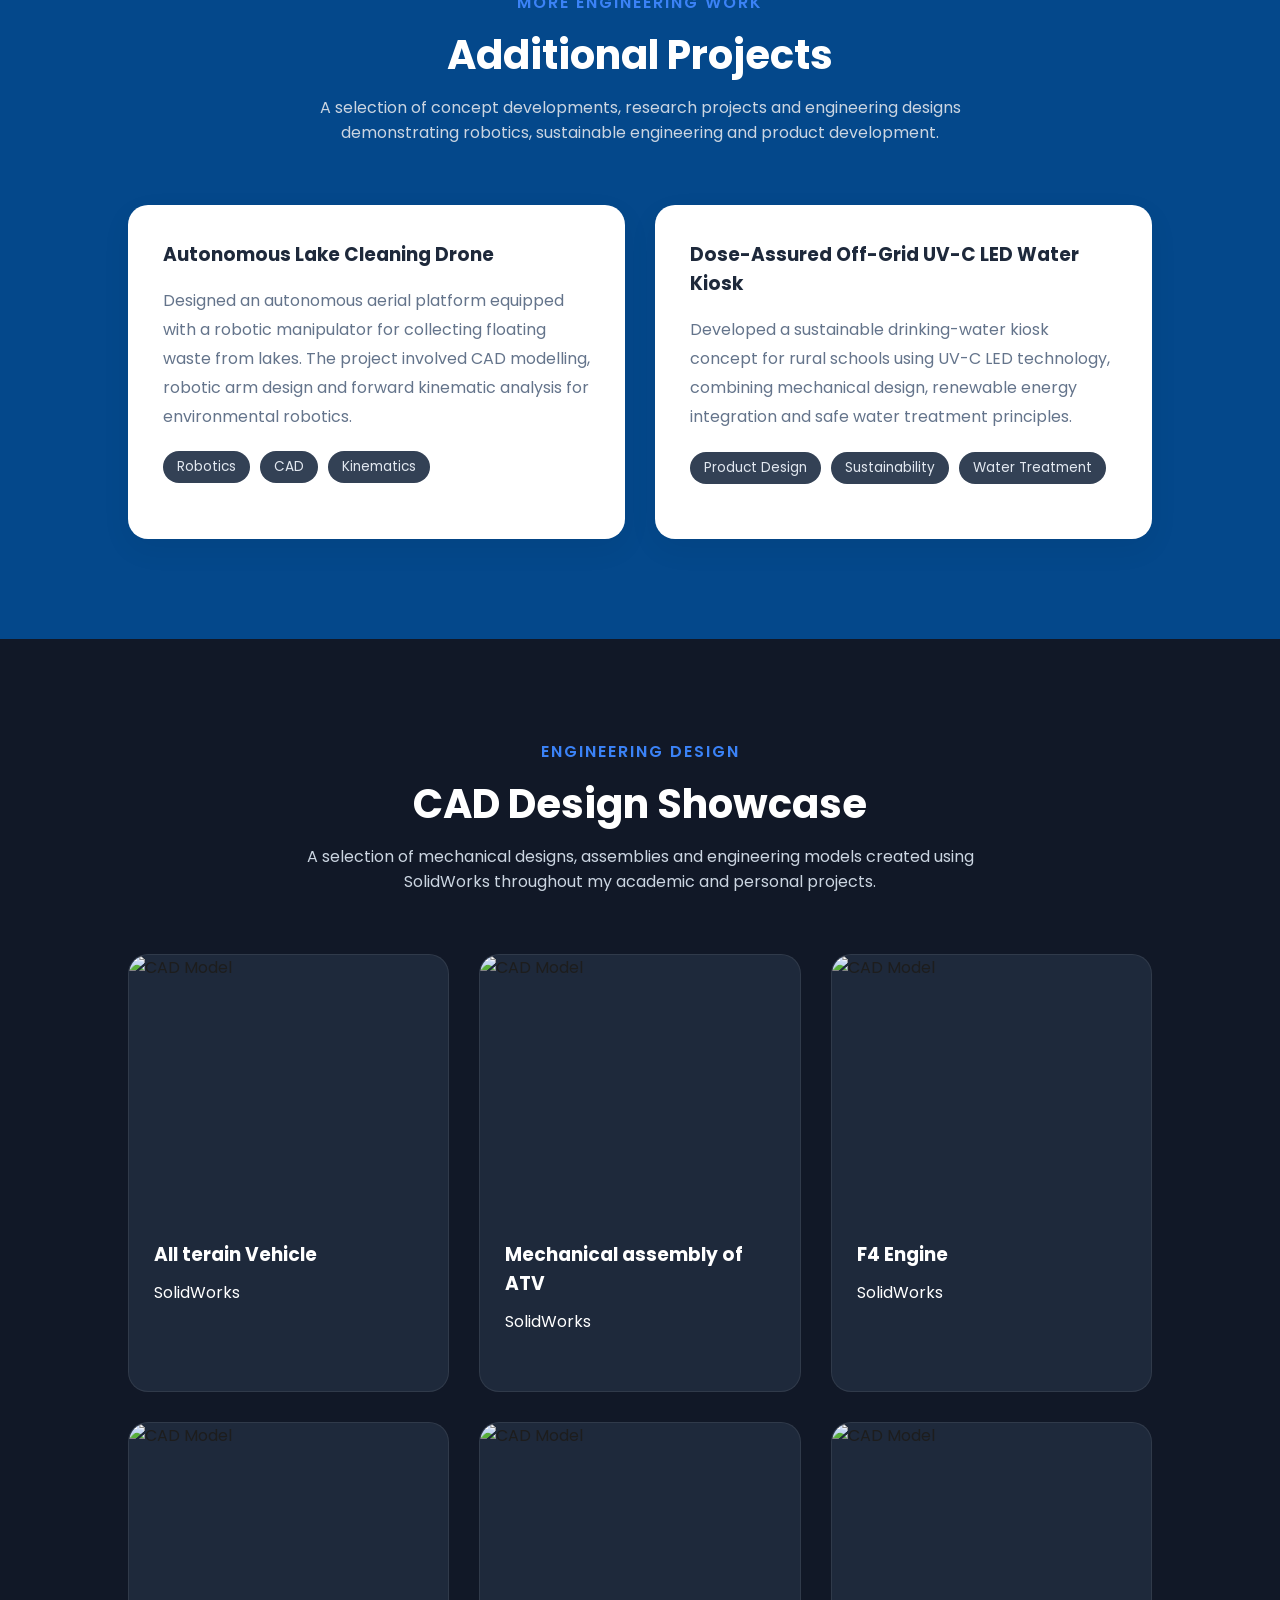
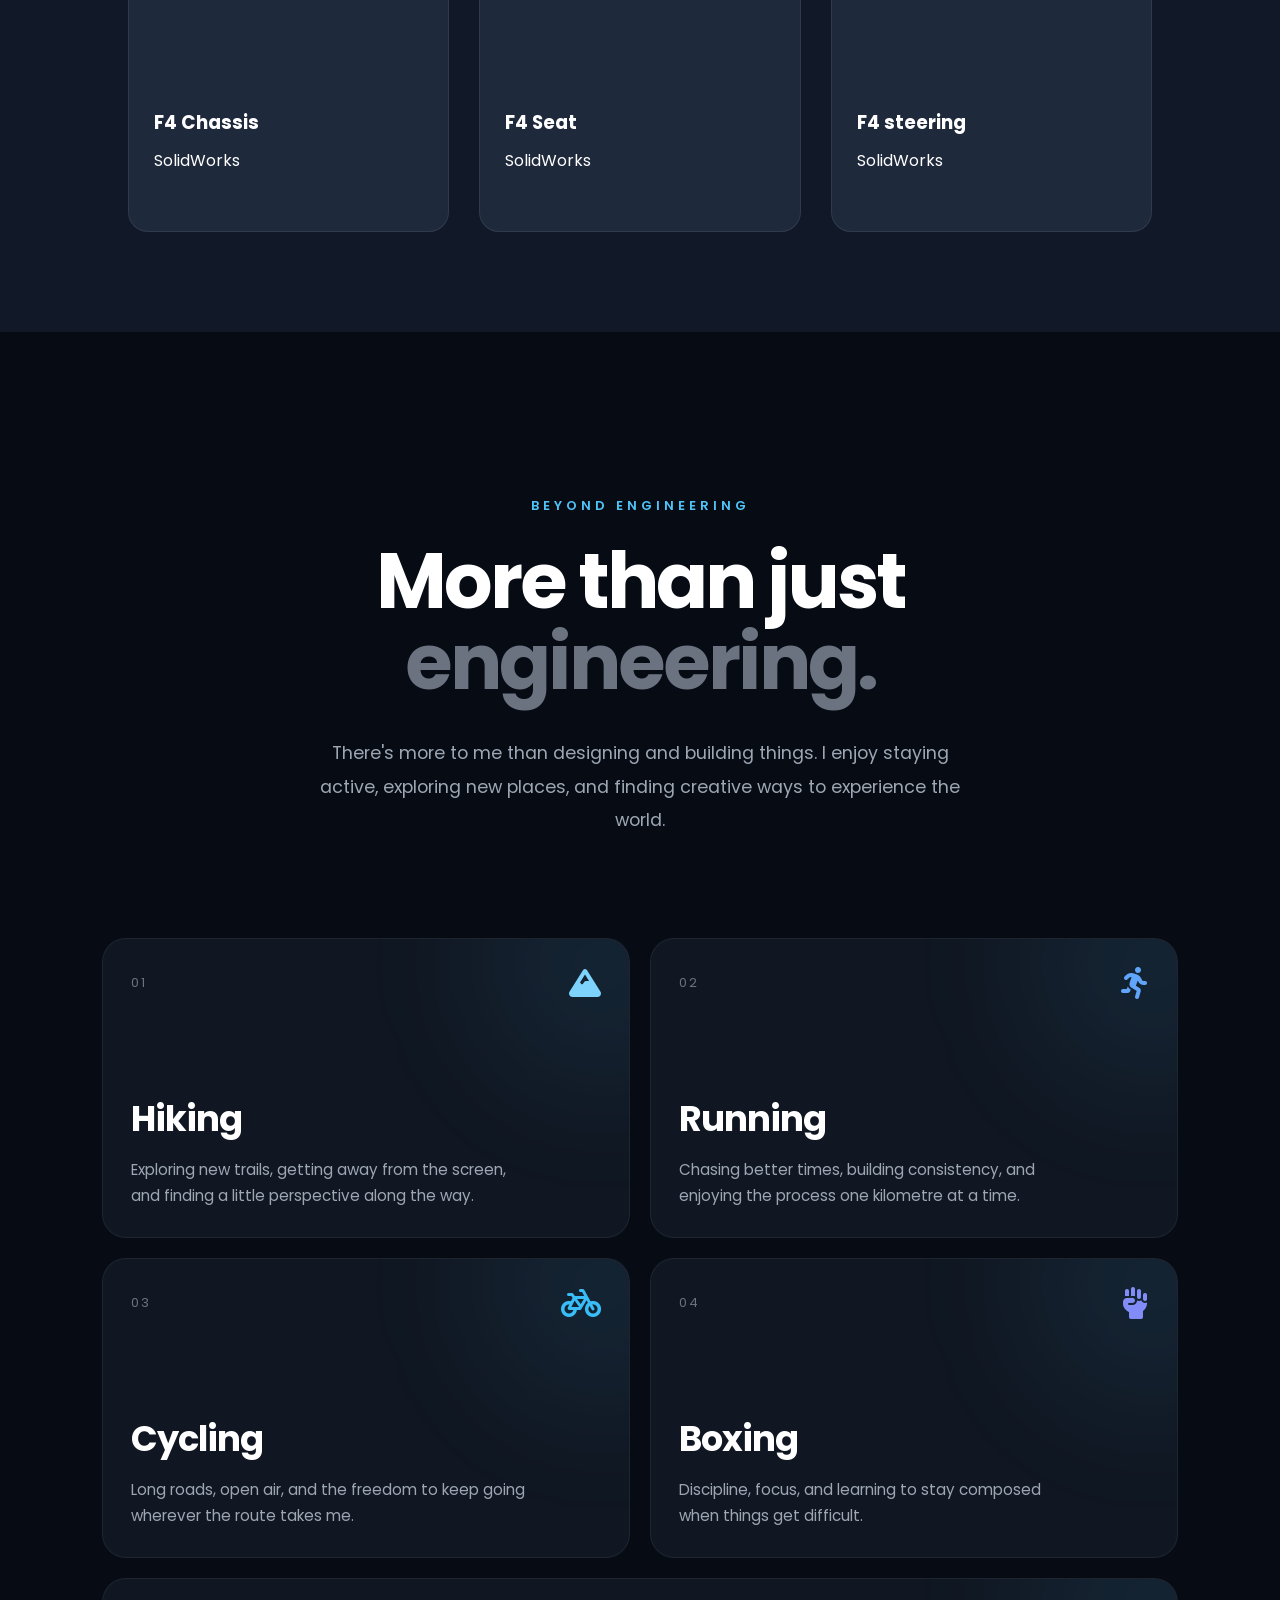
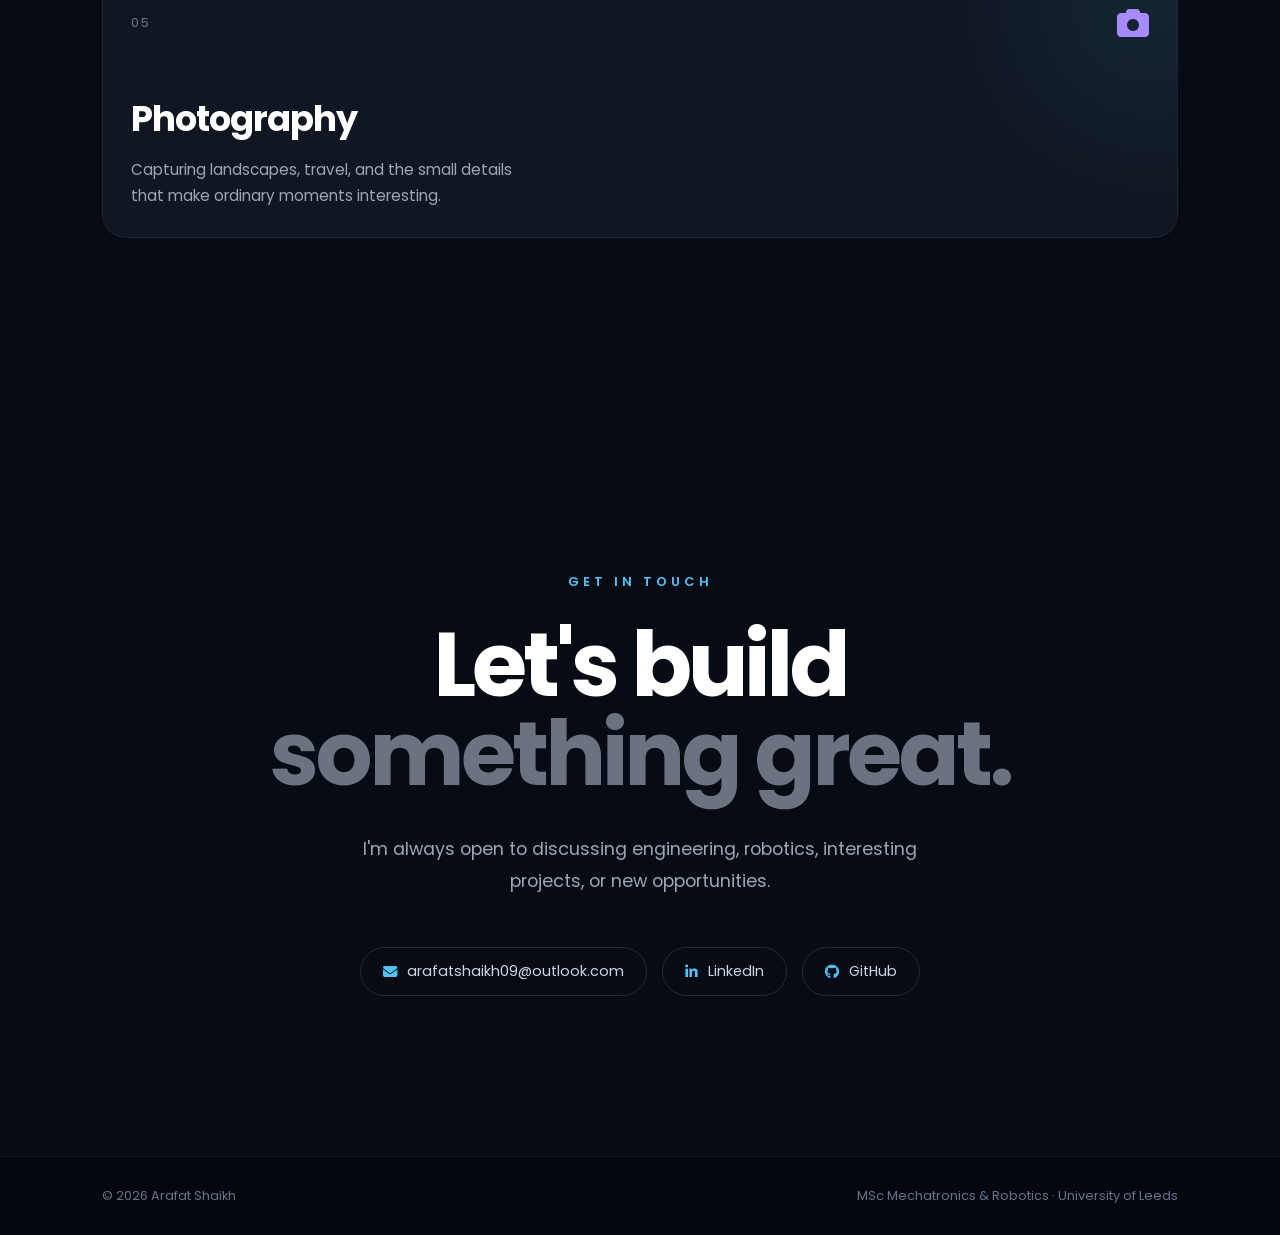
==== commit cf5648c6: "Update index.html" ====
--- a/index.html
+++ b/index.html
@@ -35,7 +35,6 @@
             <ul class="nav-links">
 
                 <li><a href="#about">About</a></li>
-                <li><a href="#skills">Skills</a></li>
                 <li><a href="#projects">Projects</a></li>
                 <li><a href="#contact">Contact</a></li>
 
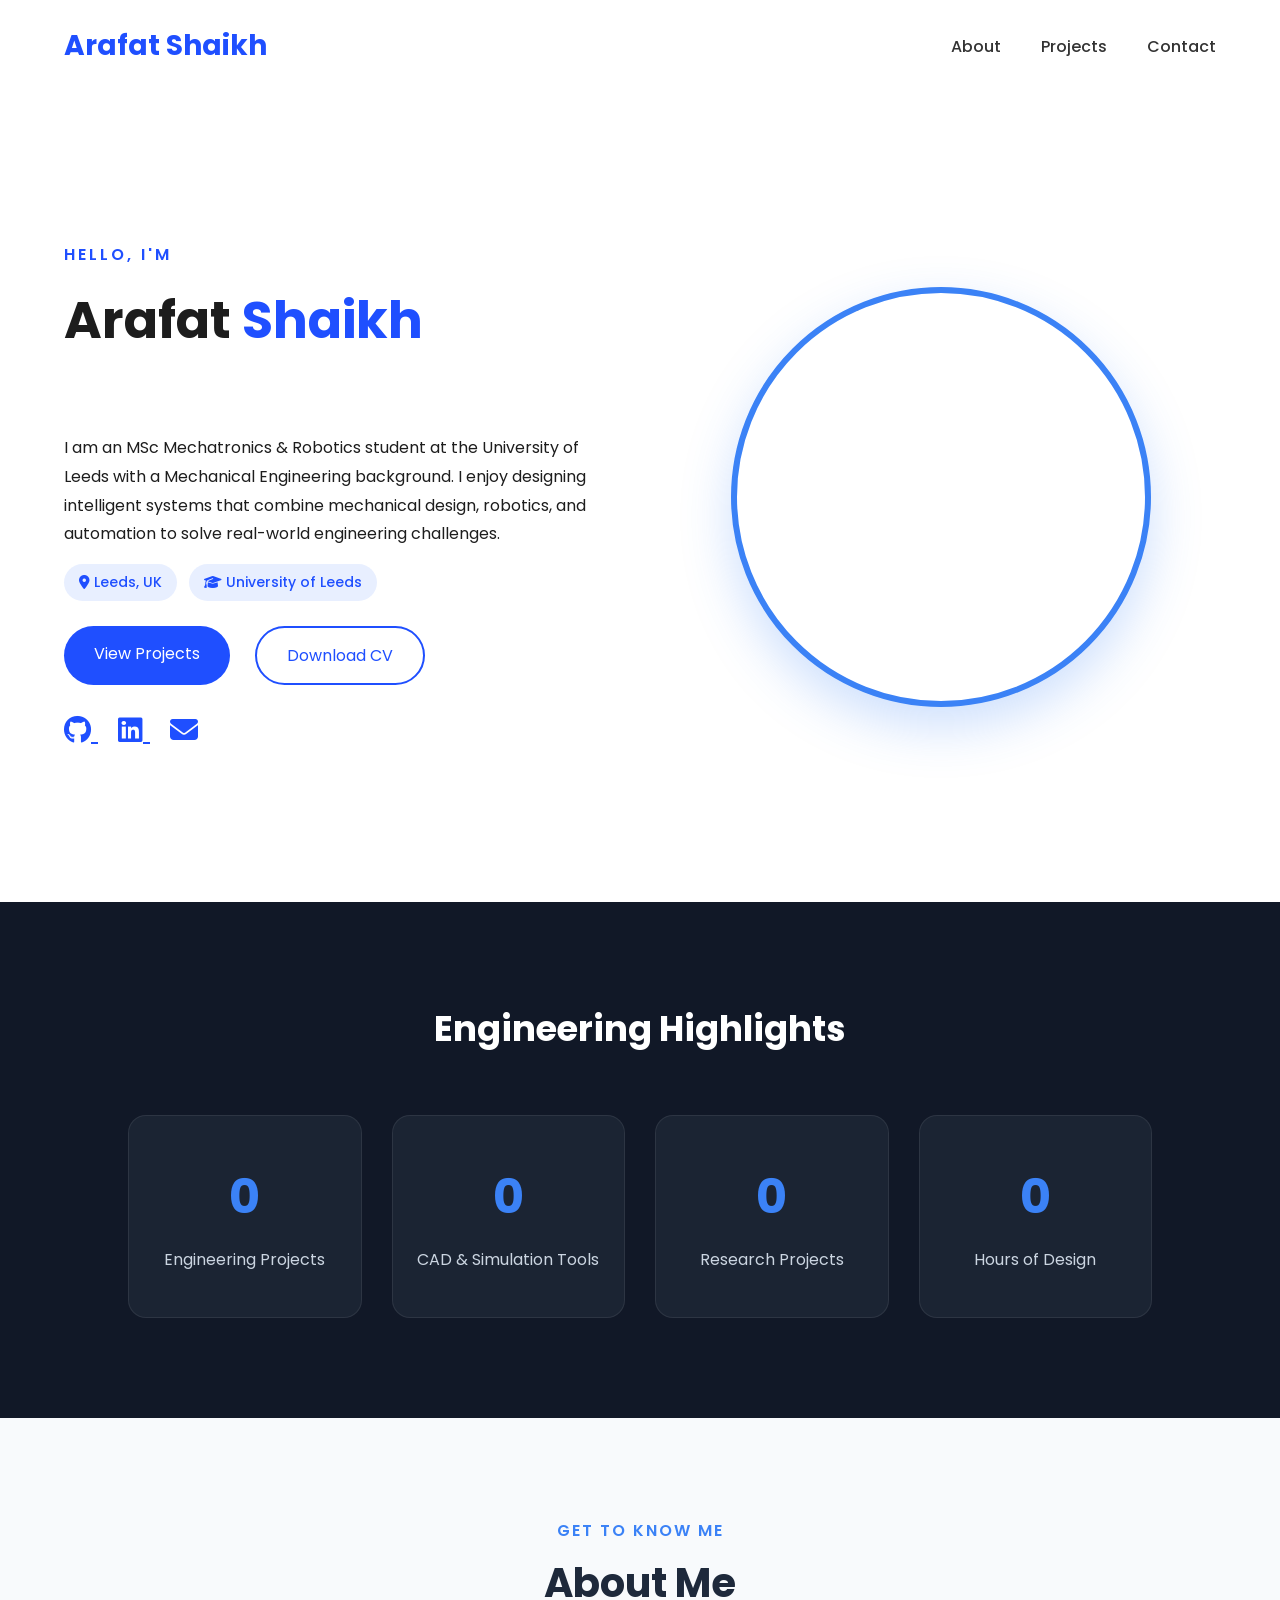
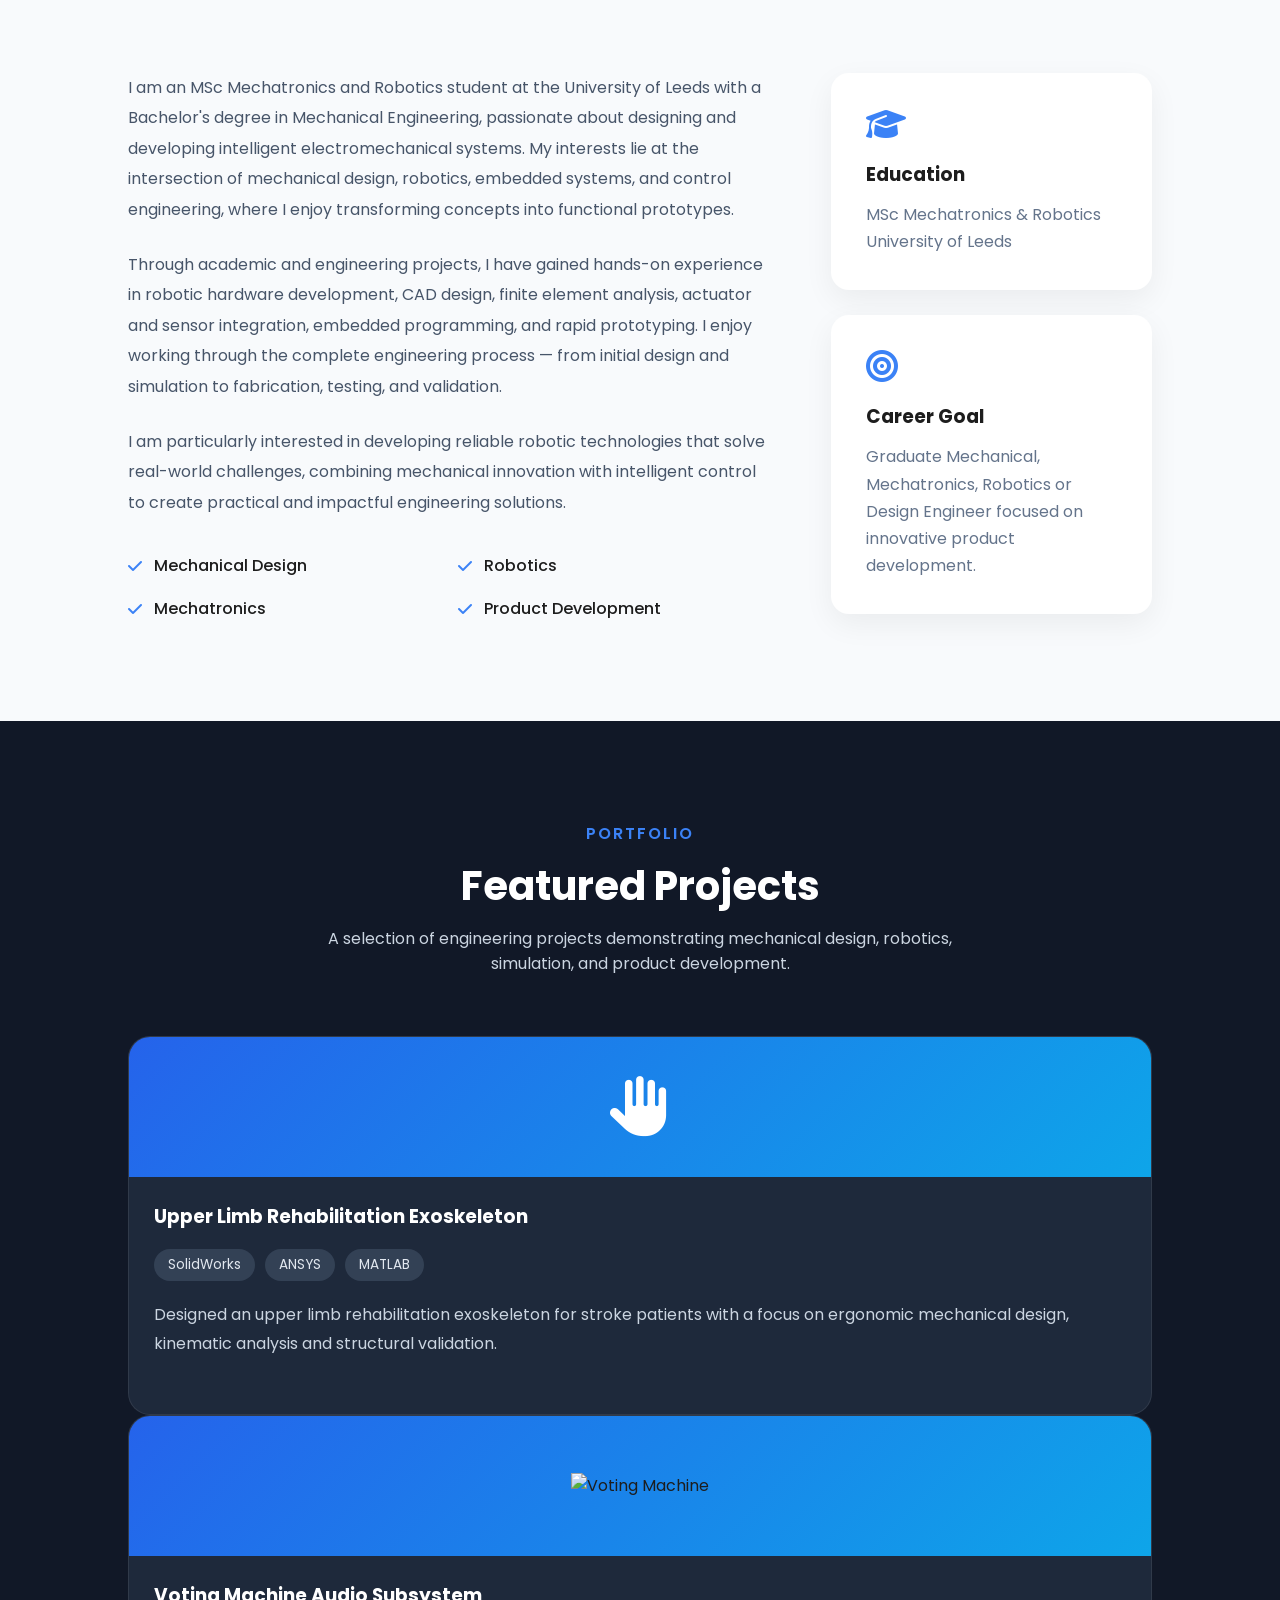
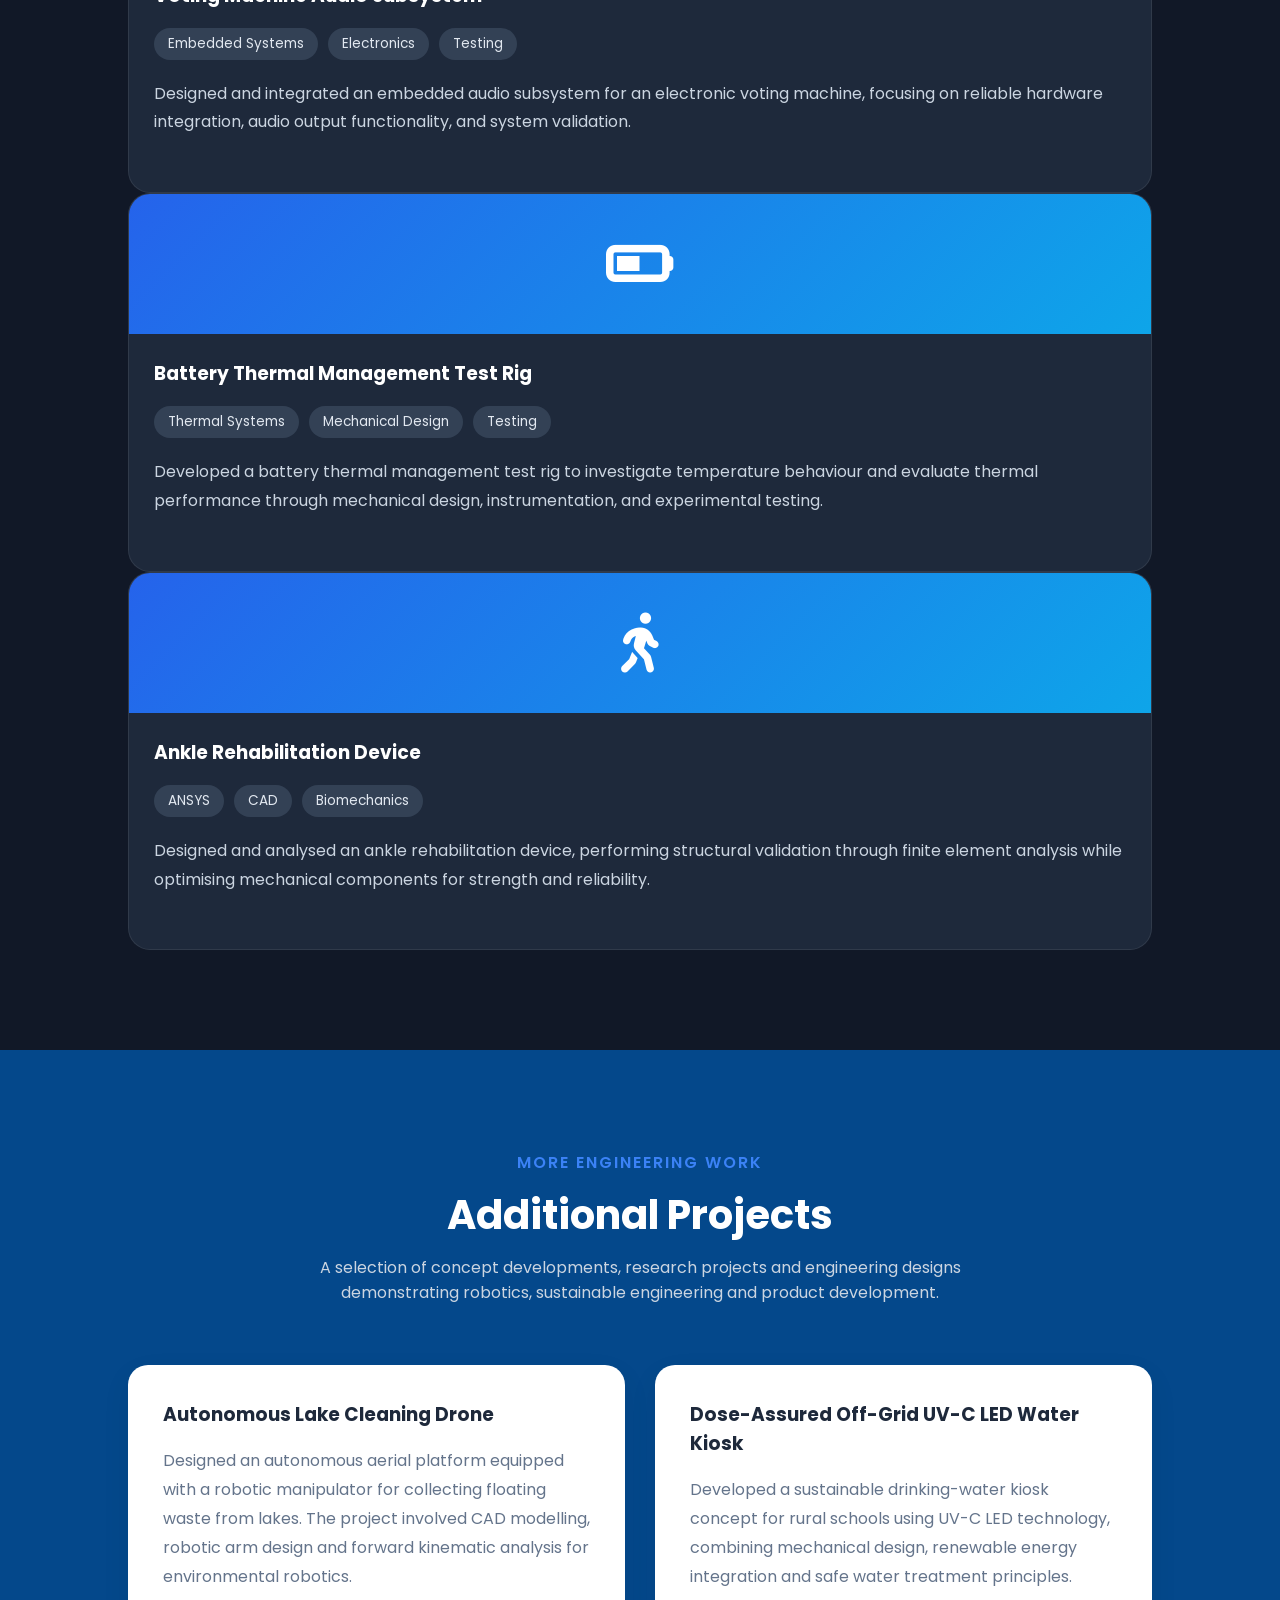
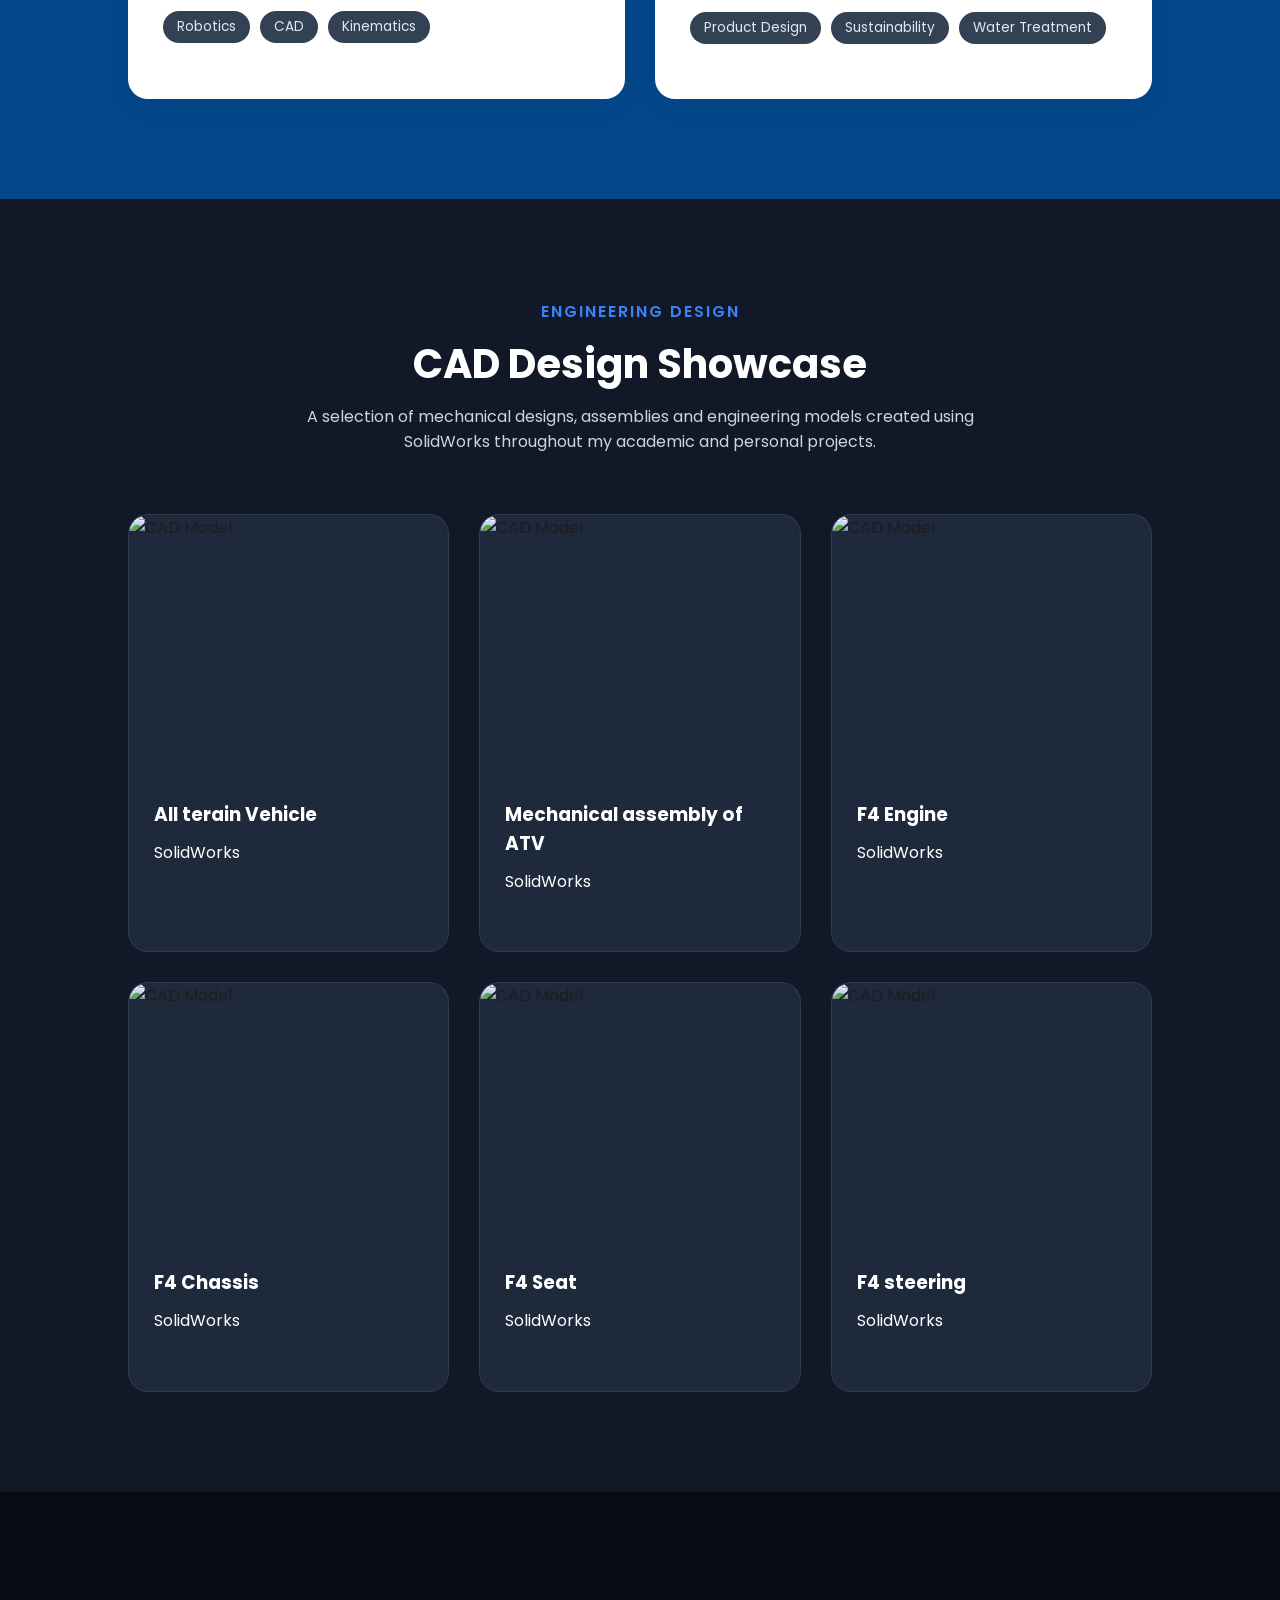
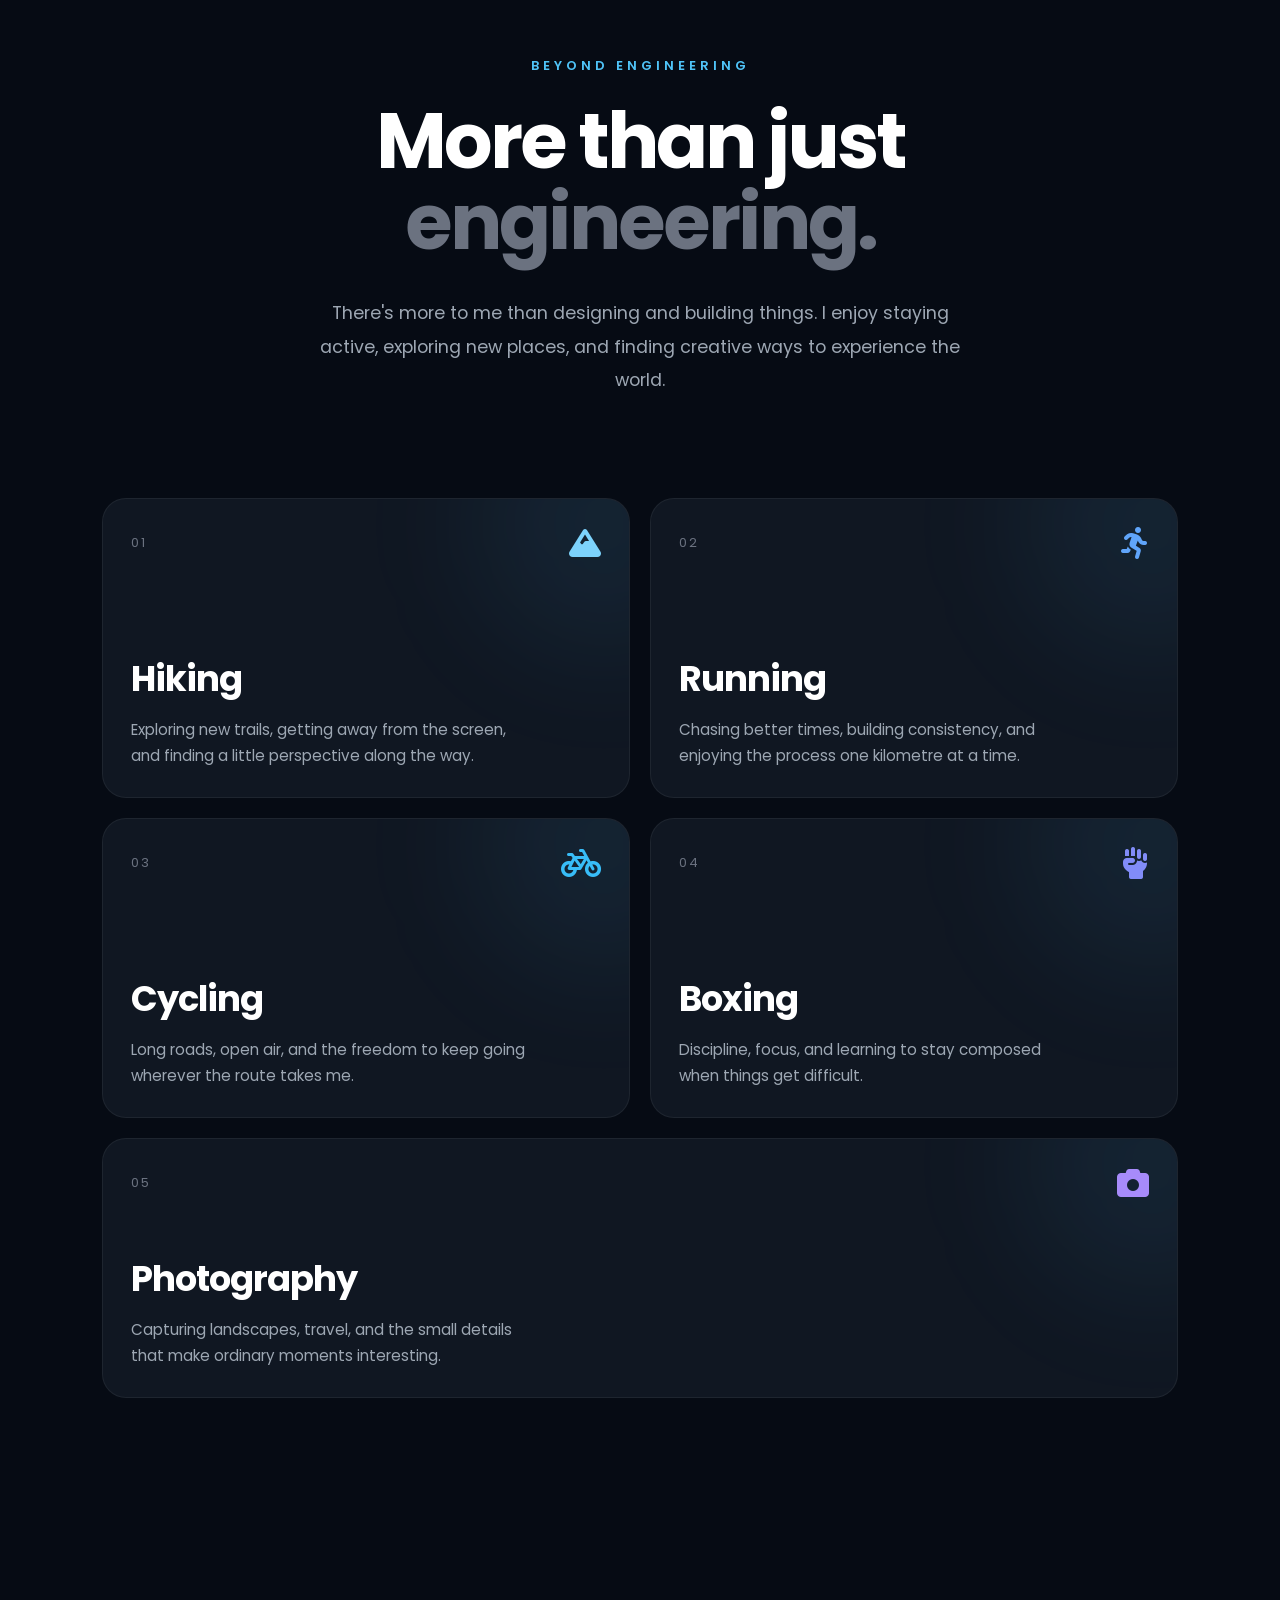
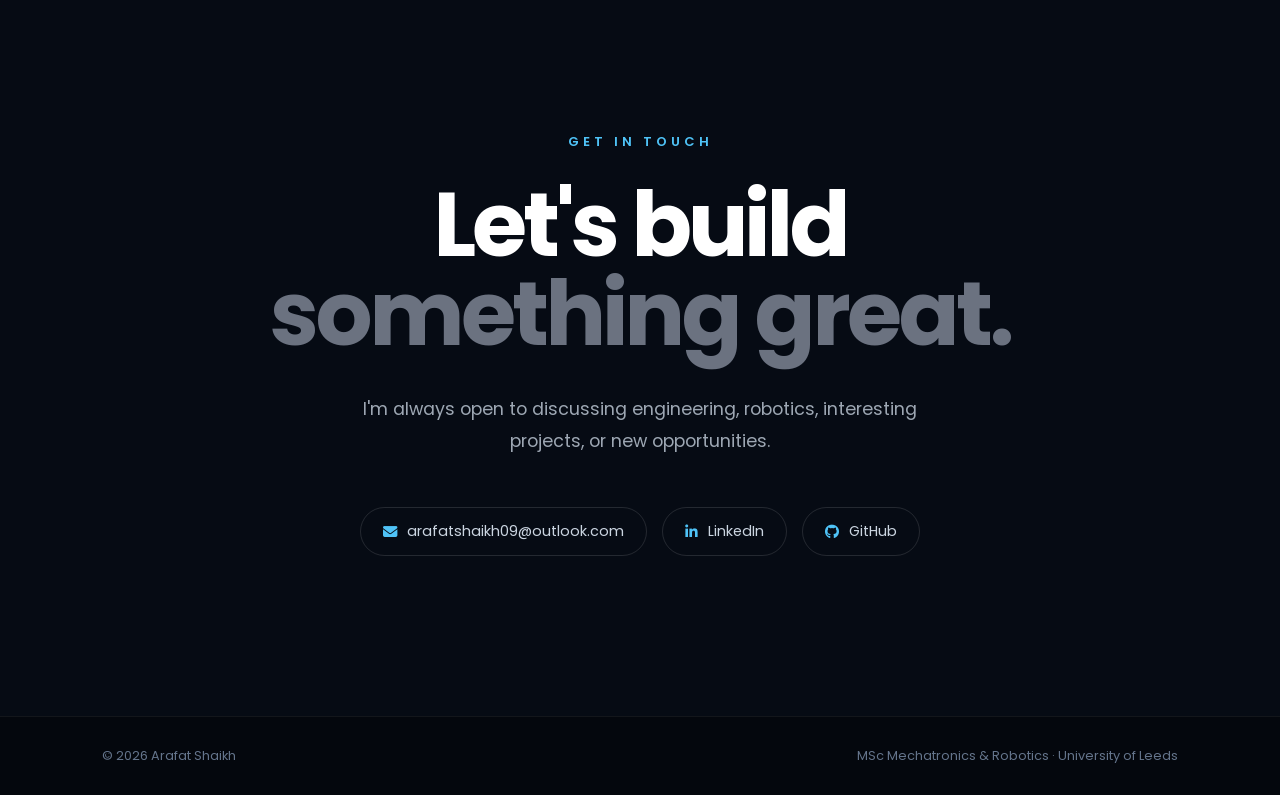
==== commit 6925e960: "Update index.html" ====
--- a/index.html
+++ b/index.html
@@ -254,11 +254,10 @@
 
         <div class="project-card">
 
-           <div class="project-image">
-
-    <img
-        src="images/projects/wrist-exoskeleton.jpg"
-        alt="Wrist Exoskeleton CAD model">
+
+   <div class="project-image">
+
+    <i class="fa-solid fa-hand"></i>
 
 </div>
 
--- a/css/style.css
+++ b/css/style.css
@@ -534,7 +534,7 @@
 
 .project-image{
 
-    height:240px;
+    height:140px;
 
     background:linear-gradient(135deg,#2563eb,#0ea5e9);
 
@@ -544,16 +544,17 @@
 
 }
 
+
 .project-image i{
 
-    font-size:90px;
+    font-size:60px;
     color:white;
 
 }
 
 .project-content{
 
-    padding:30px;
+    padding:25px;
 
 }
 
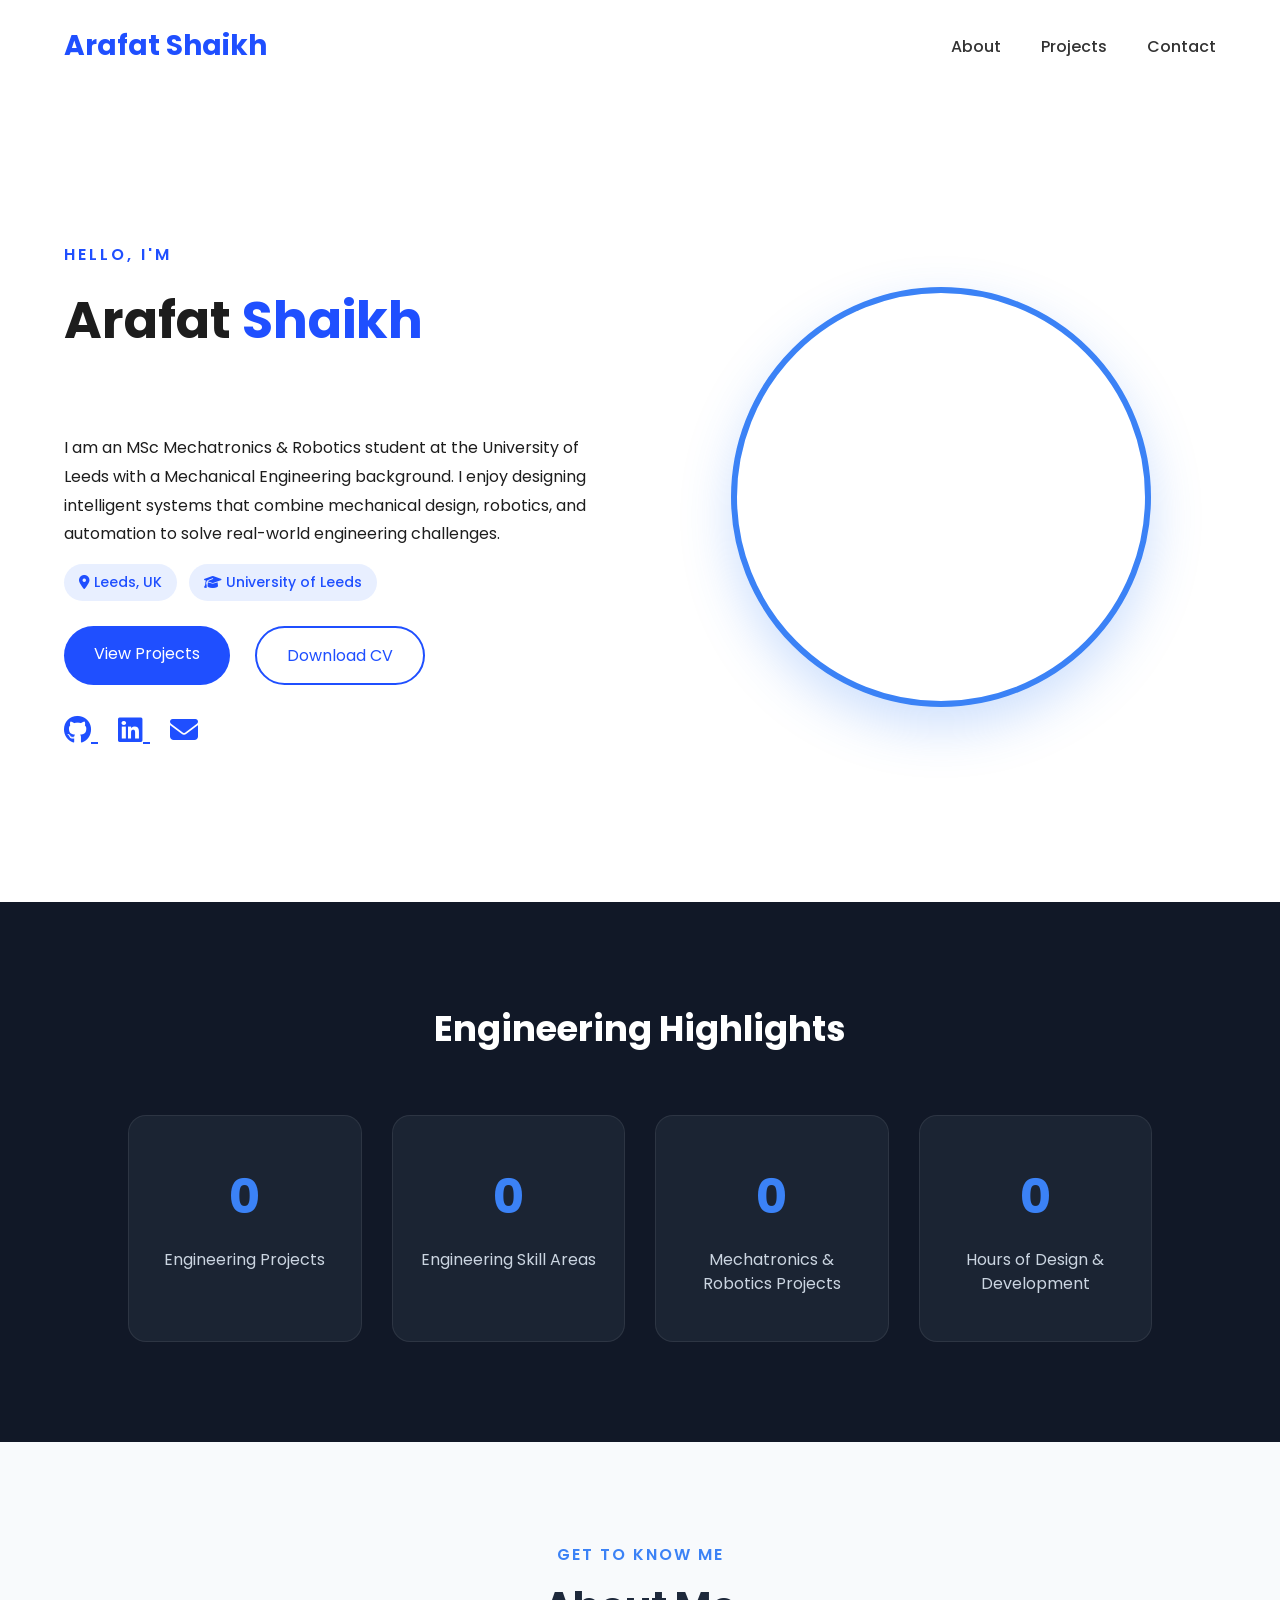
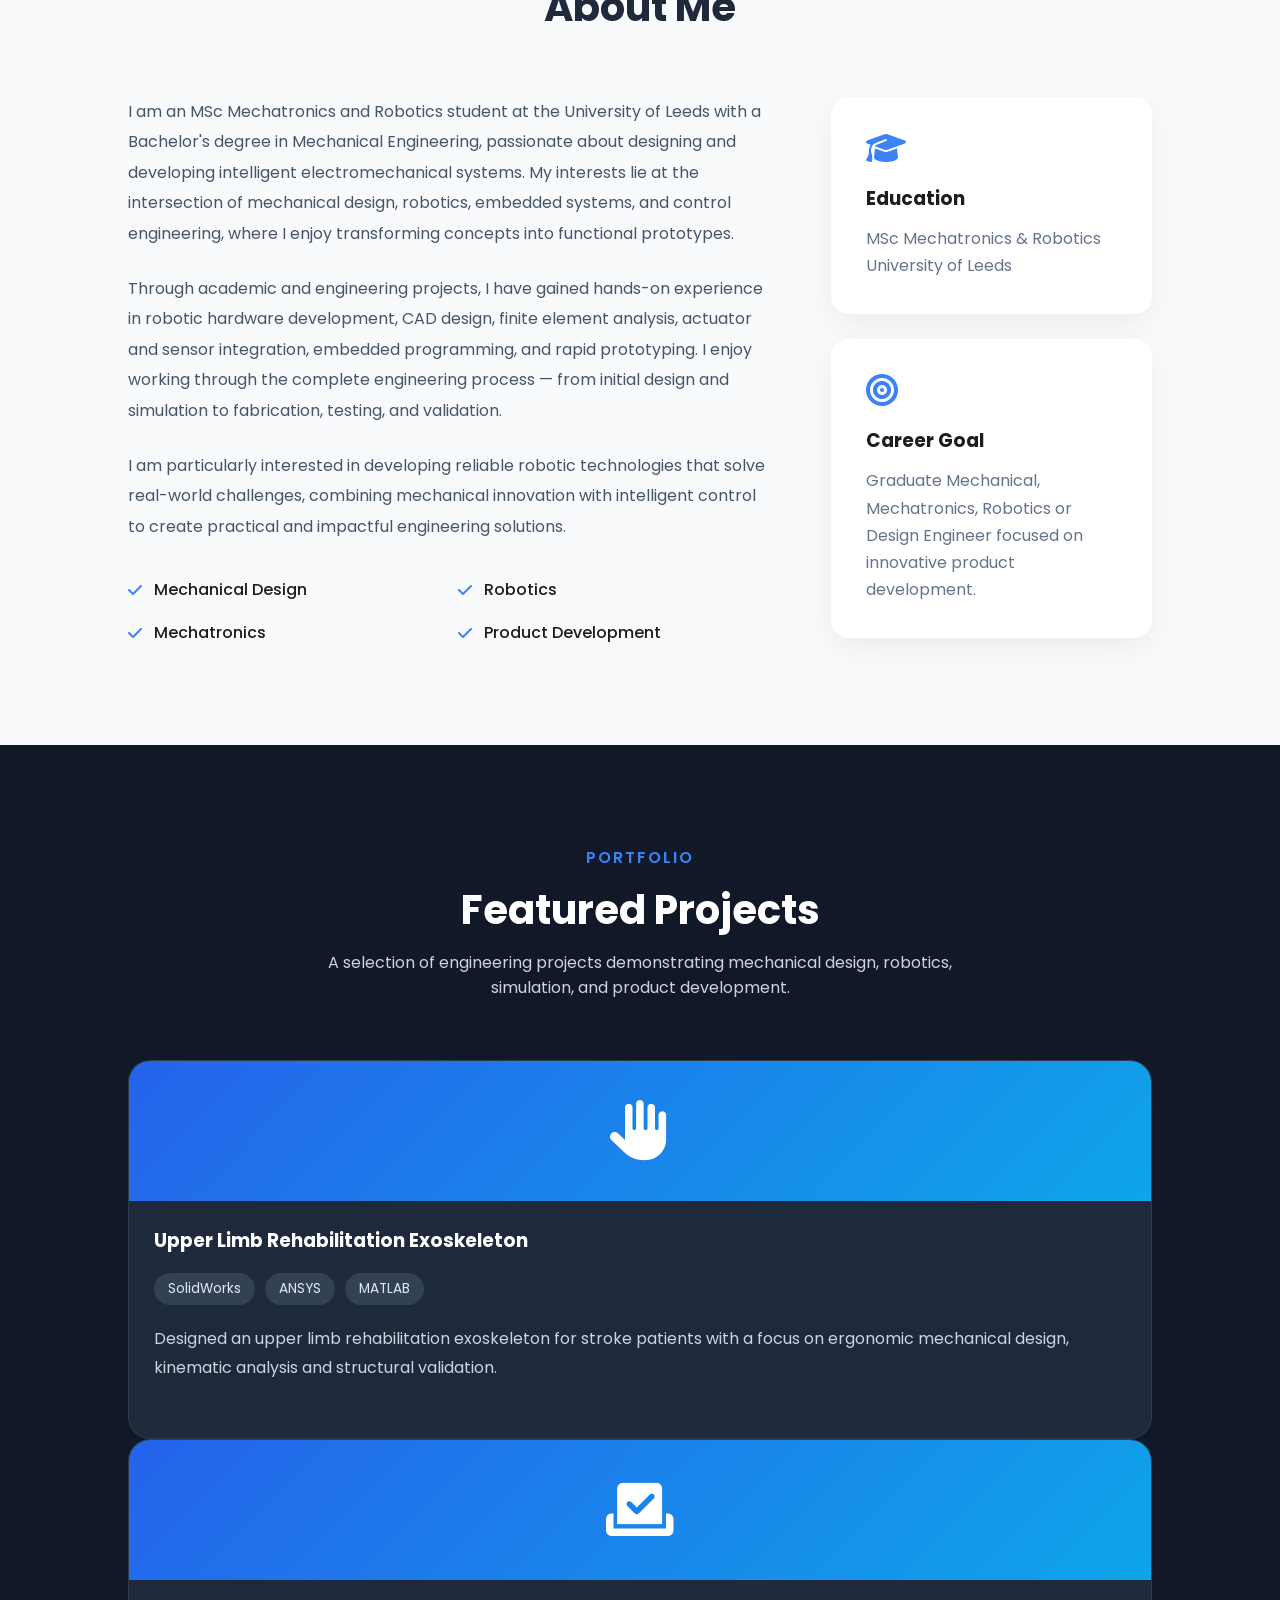
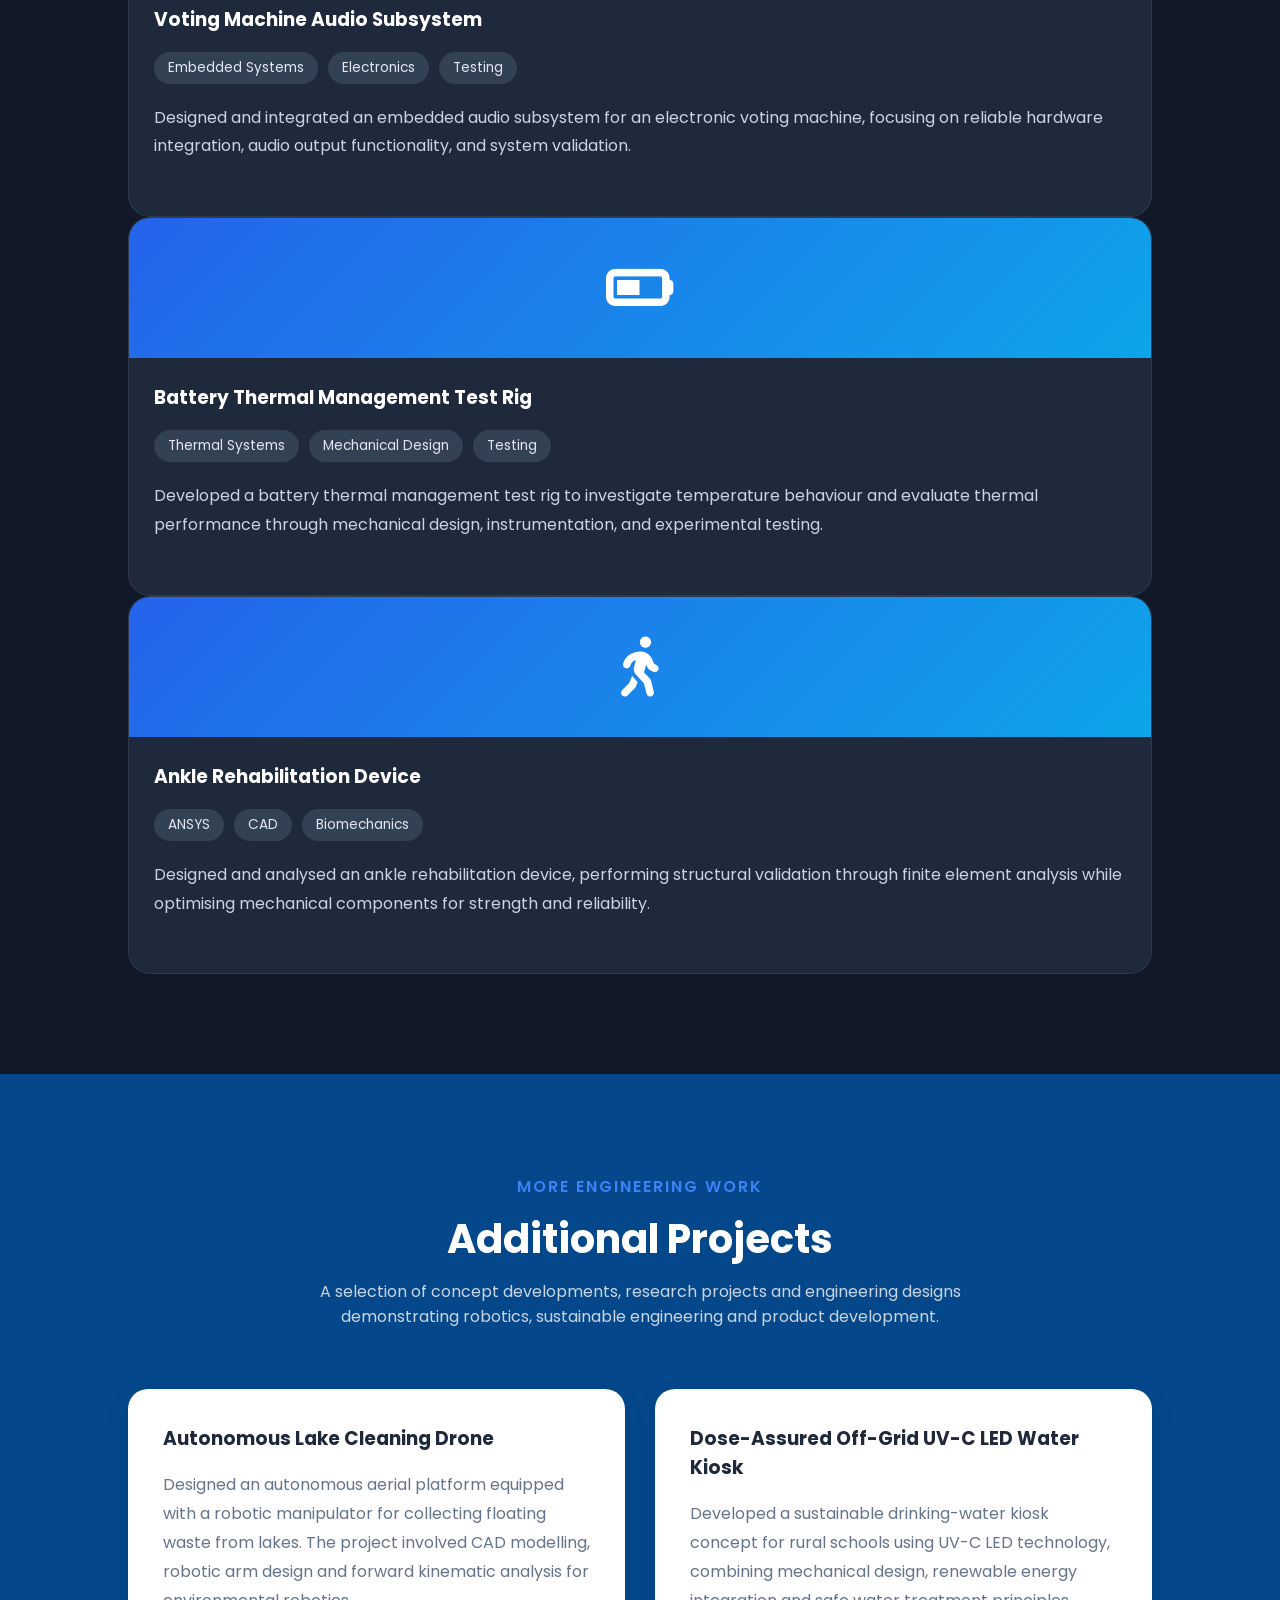
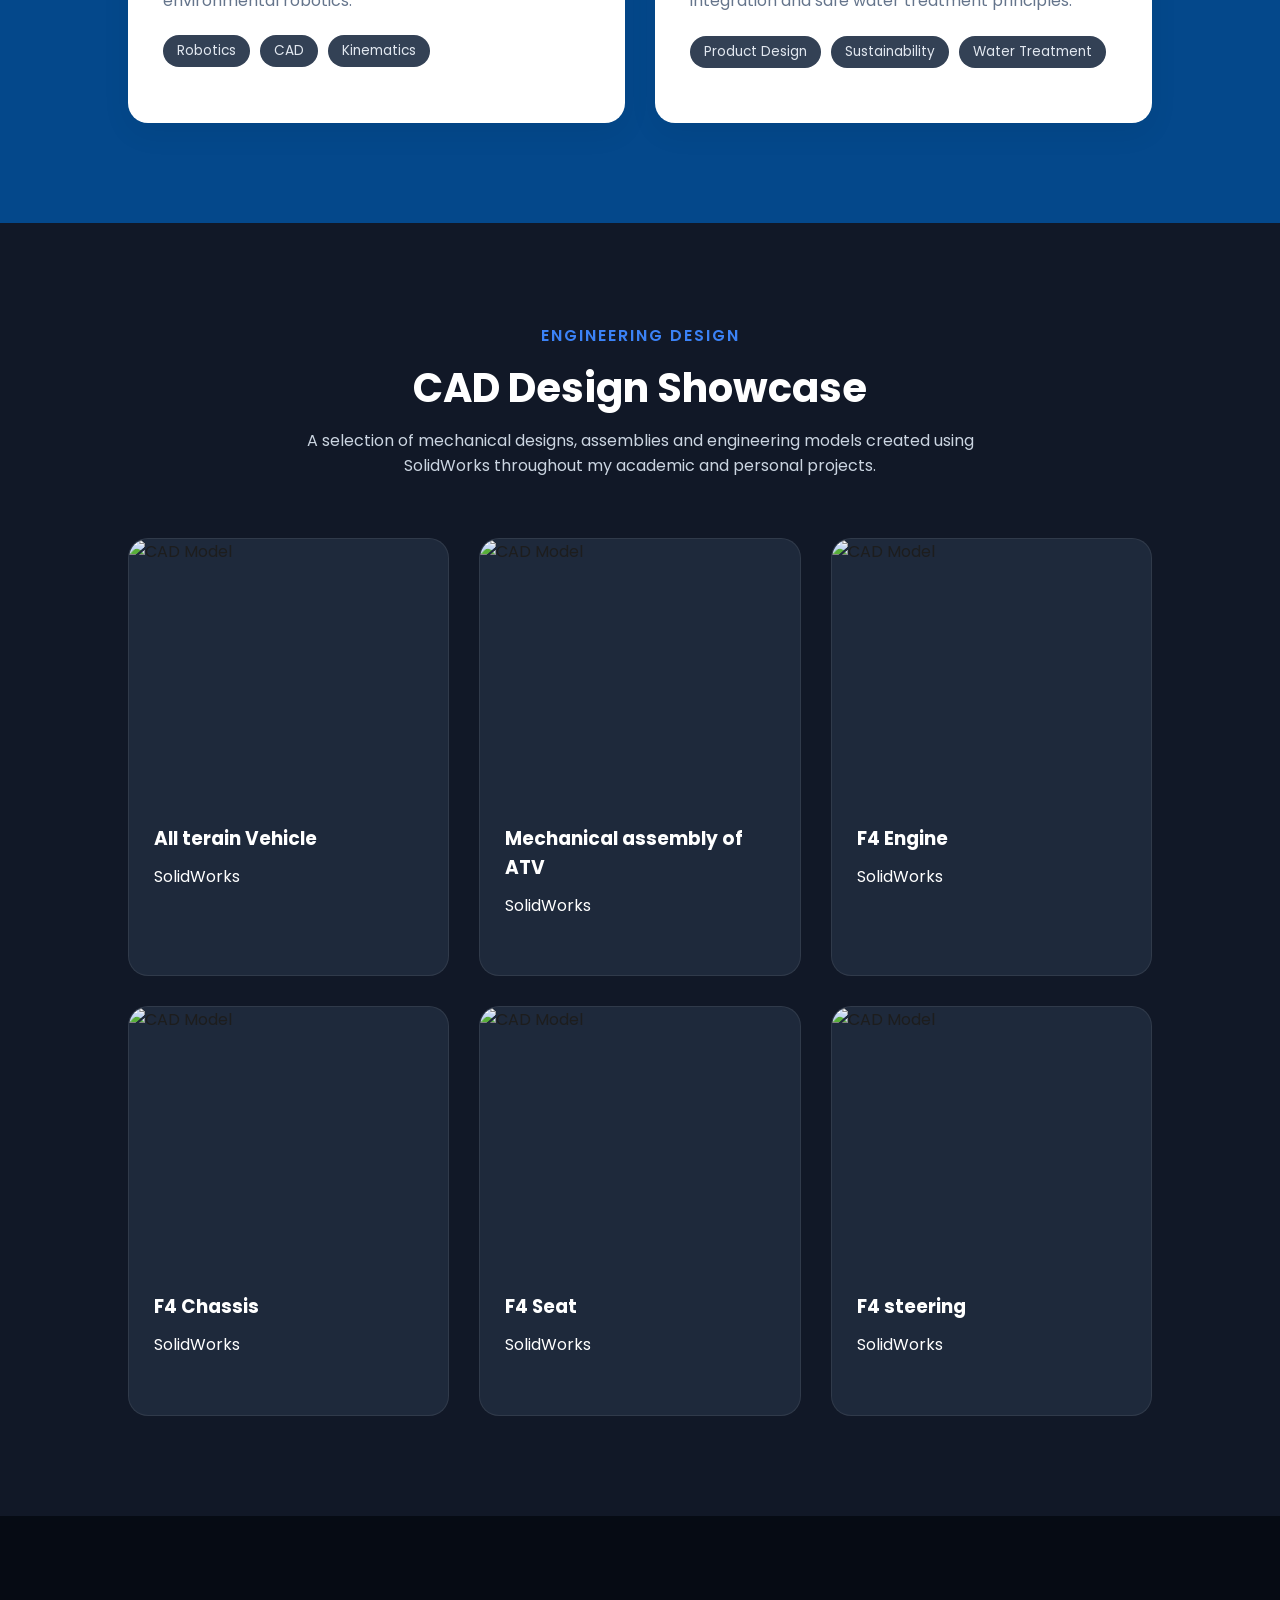
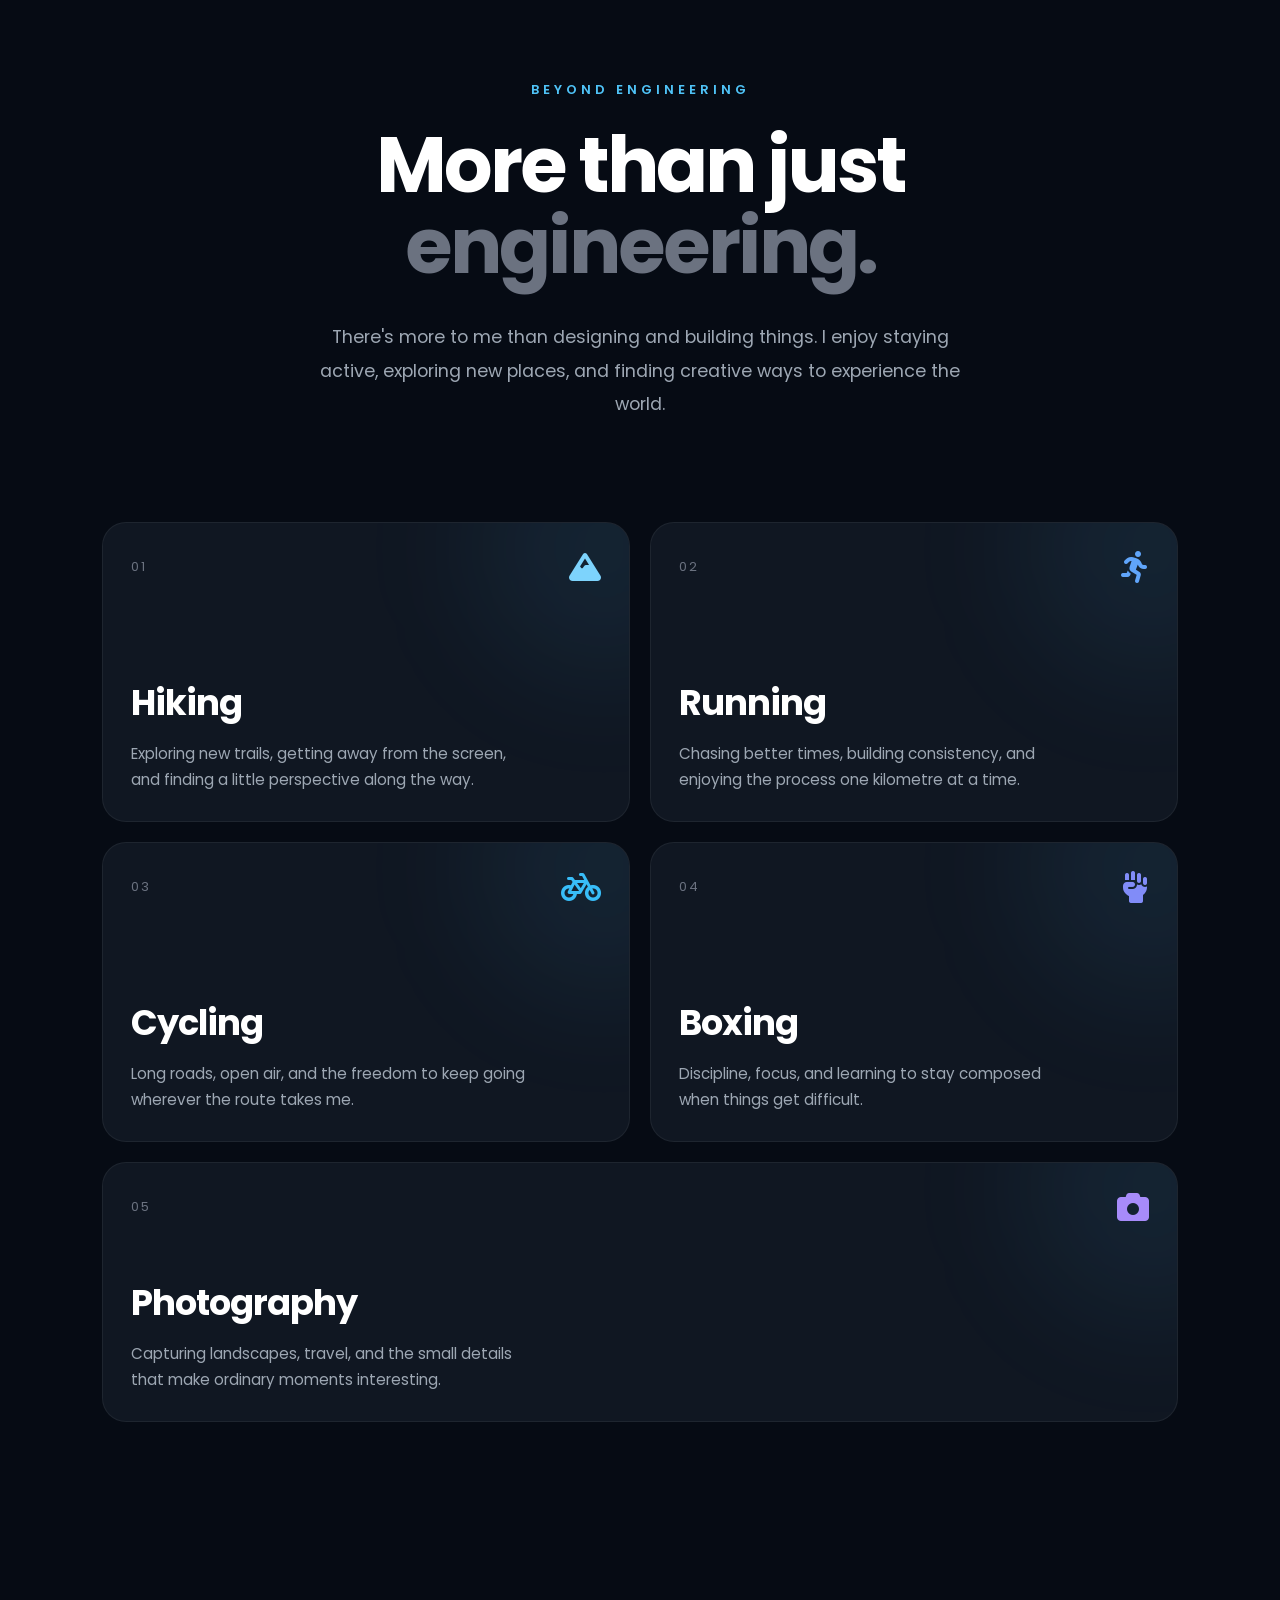
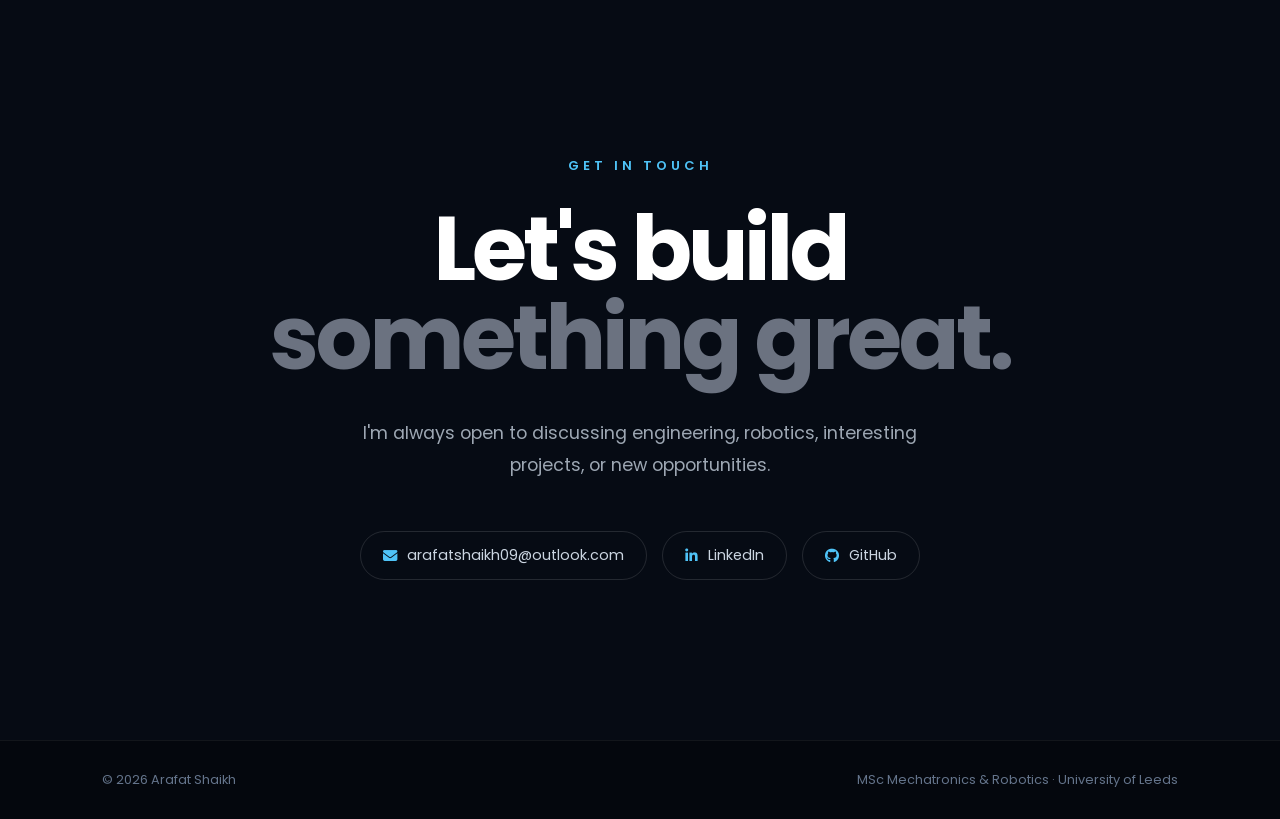
==== commit 1e36f6fe: "Update index.html" ====
--- a/index.html
+++ b/index.html
@@ -133,18 +133,18 @@
         </div>
 
         <div class="stat-card">
-            <h2 class="counter" data-target="6">0</h2>
-            <p>CAD & Simulation Tools</p>
+            <h2 class="counter" data-target="5">0</h2>
+            <p>Engineering Skill Areas</p>
         </div>
 
         <div class="stat-card">
             <h2 class="counter" data-target="3">0</h2>
-            <p>Research Projects</p>
+            <p>Mechatronics & Robotics Projects</p>
         </div>
 
         <div class="stat-card">
             <h2 class="counter" data-target="1000">0</h2>
-            <p>Hours of Design</p>
+            <p>Hours of Design & Development</p>
         </div>
 
     </div>
@@ -291,11 +291,9 @@
 
        <div class="project-card">
 
-    <div class="project-image">
-
-        <img
-        src="images/projects/Voting.jpg"
-        alt="Voting Machine">
+<div class="project-image">
+
+    <i class="fa-solid fa-vote-yea"></i>
 
 </div>
 
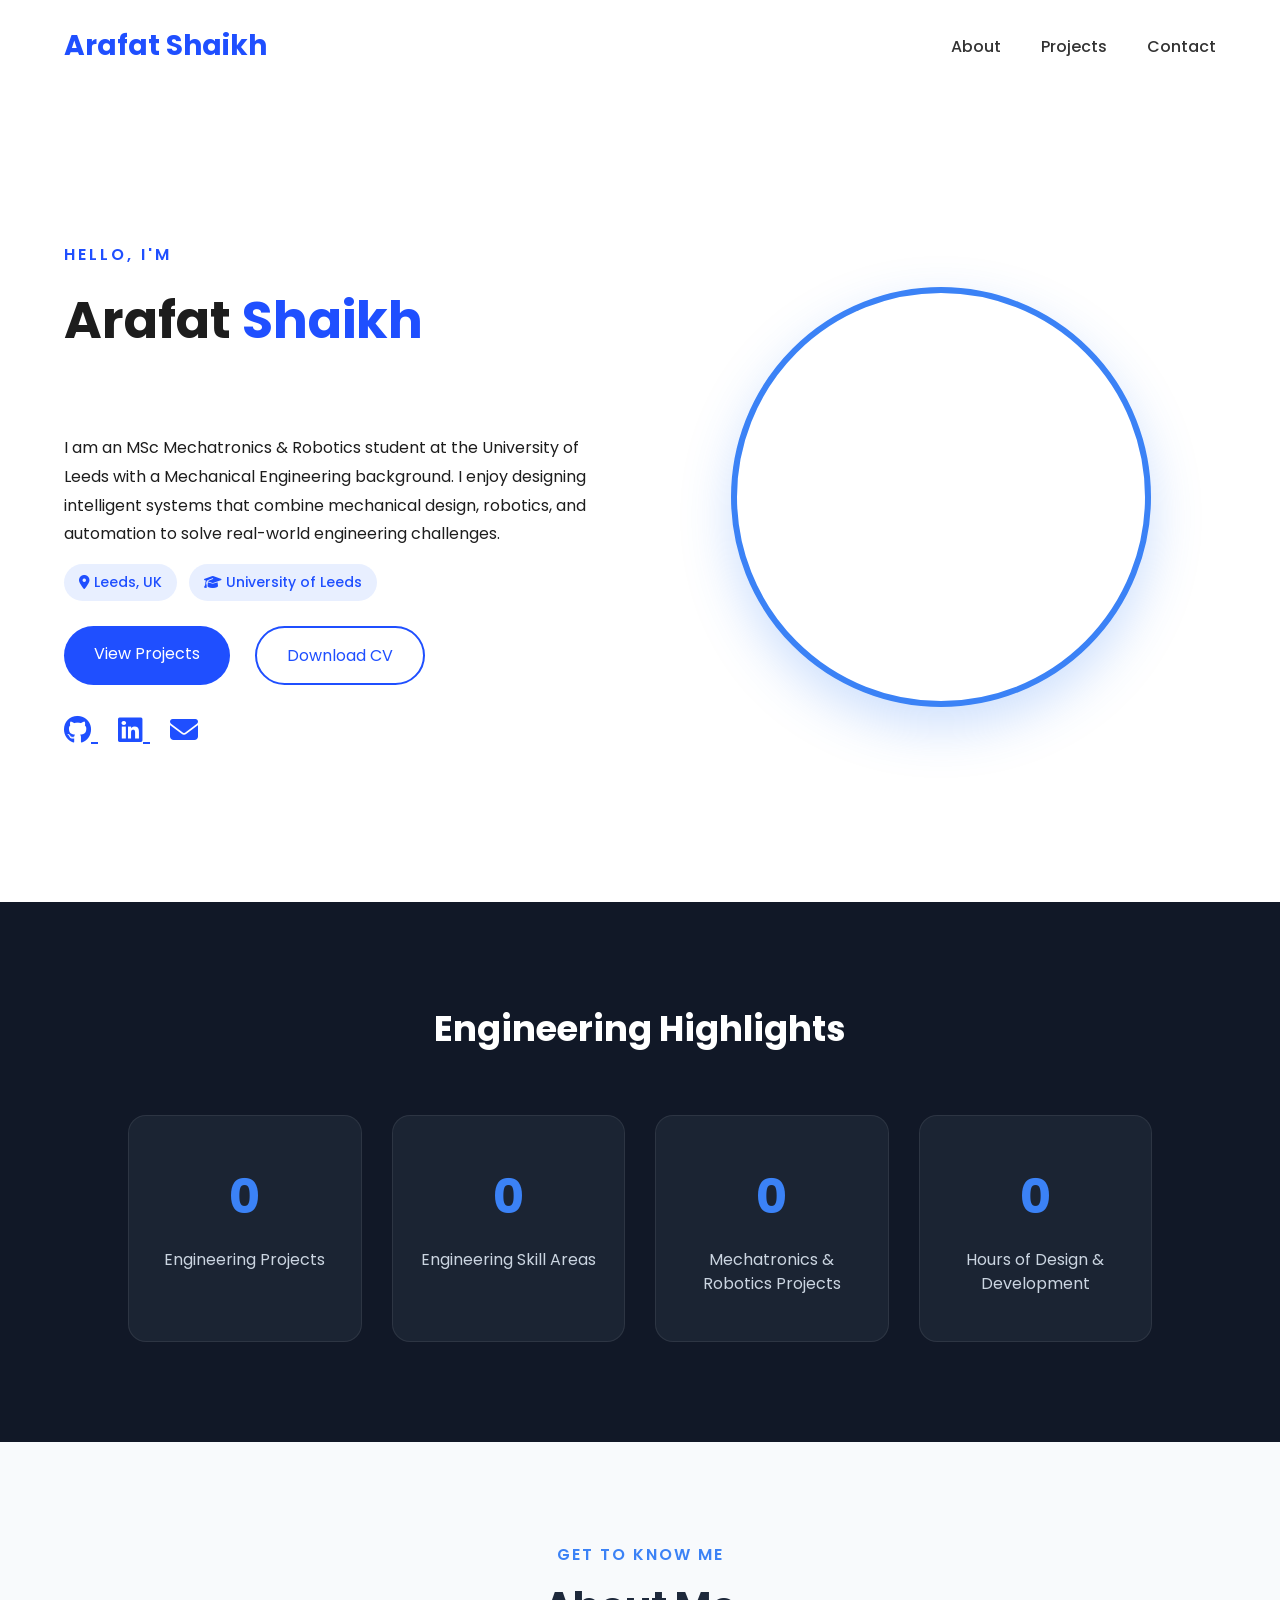
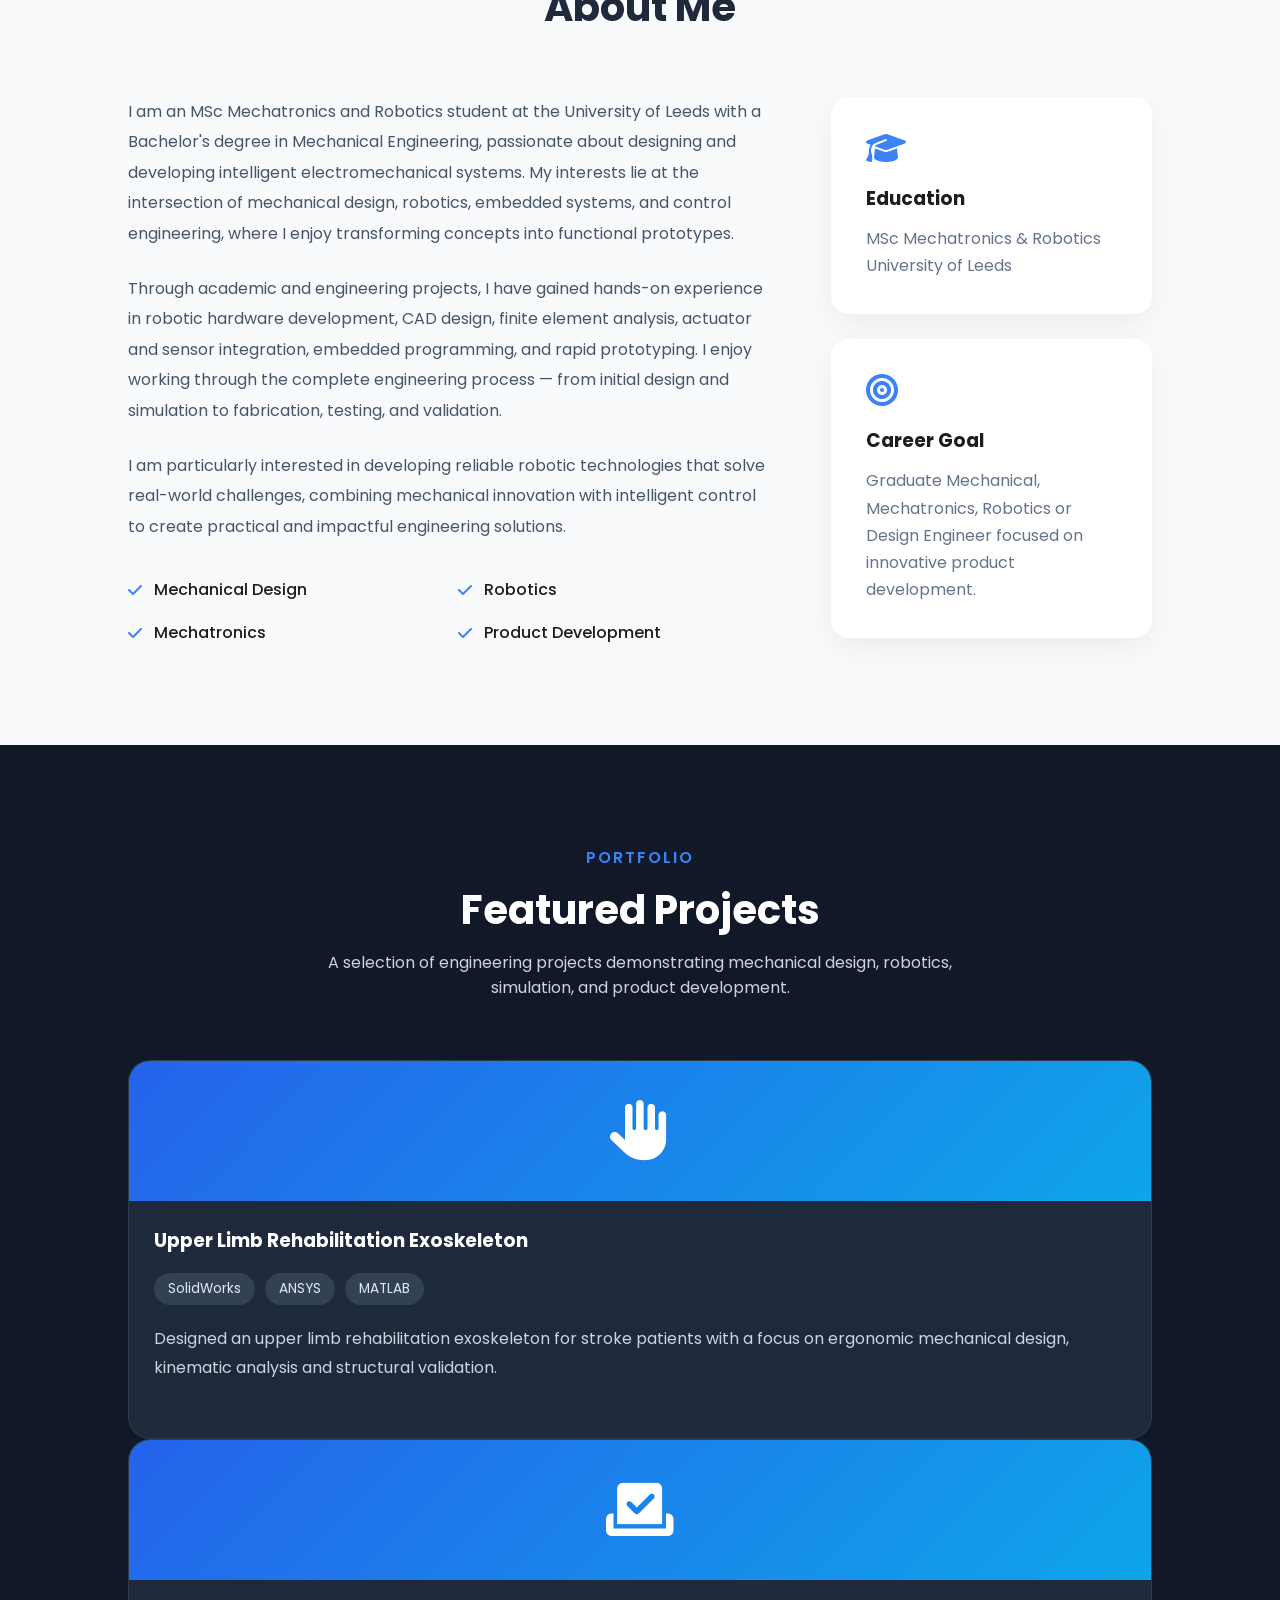
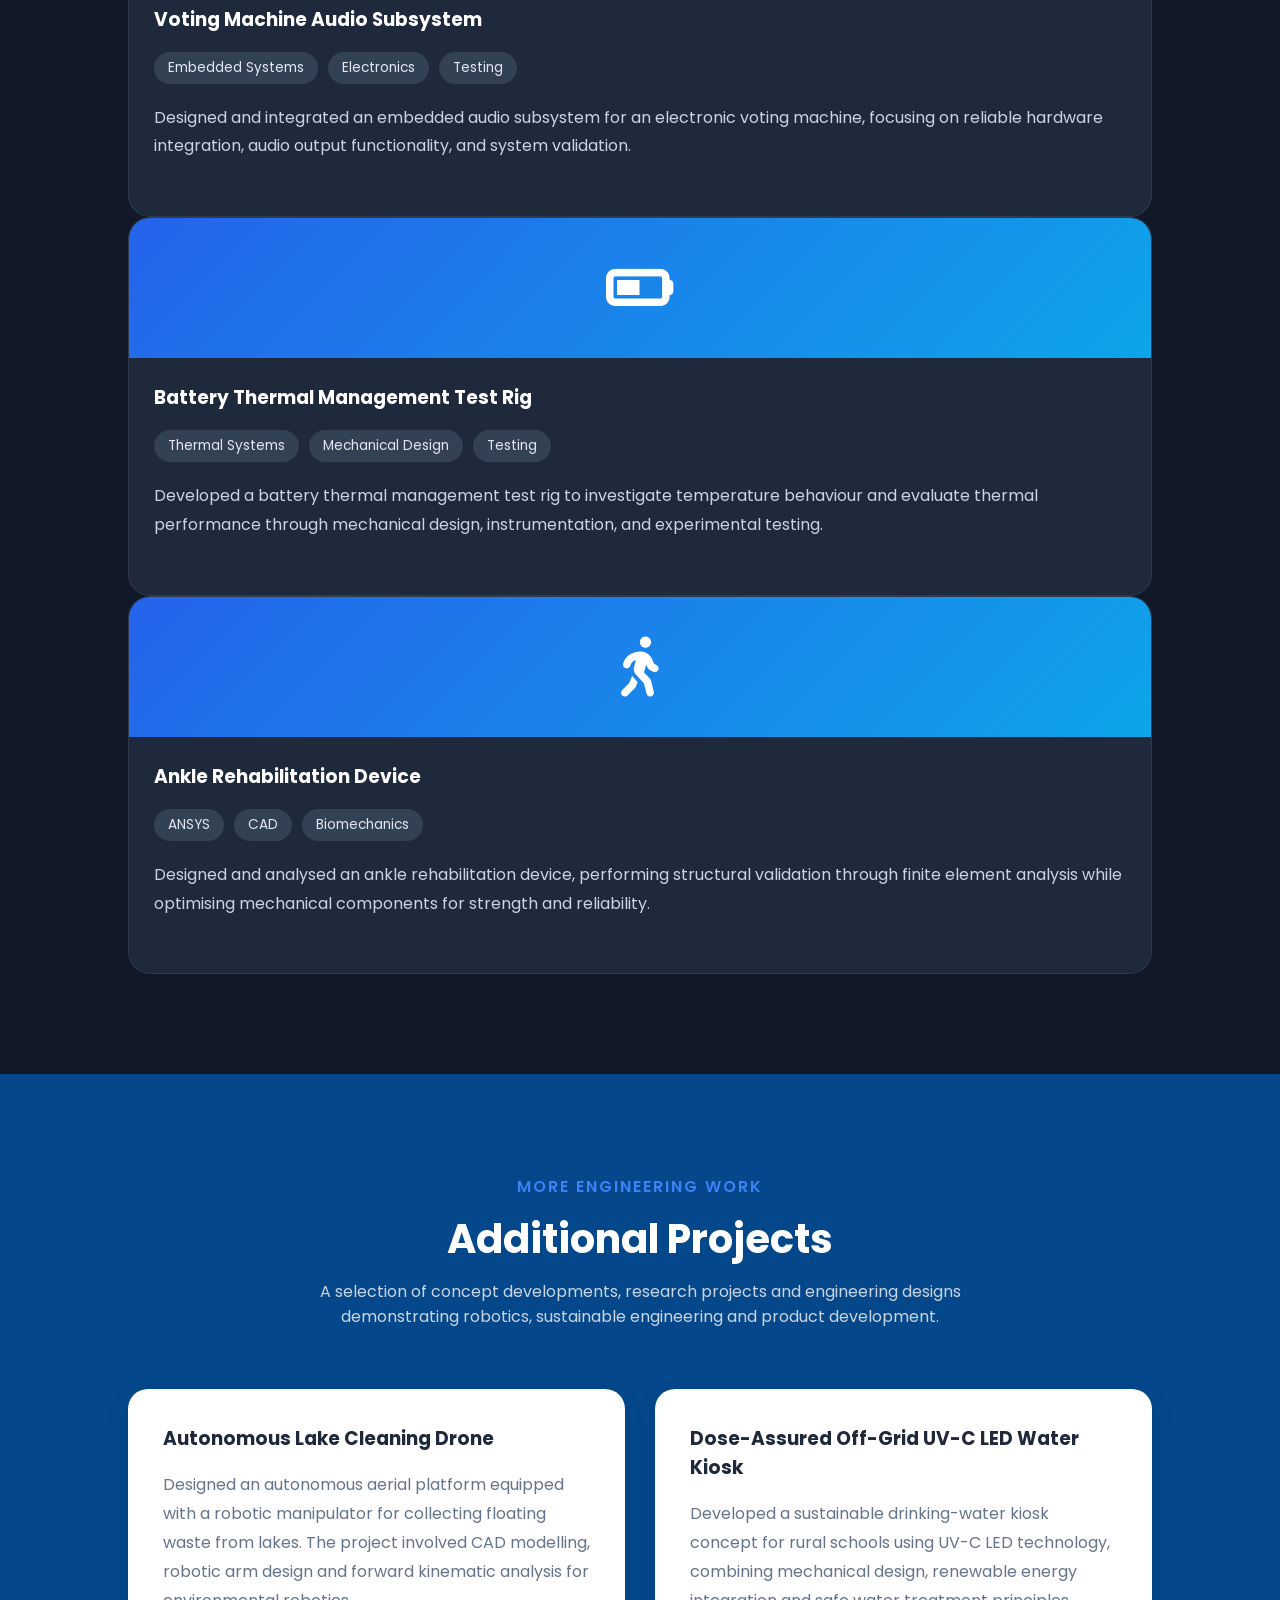
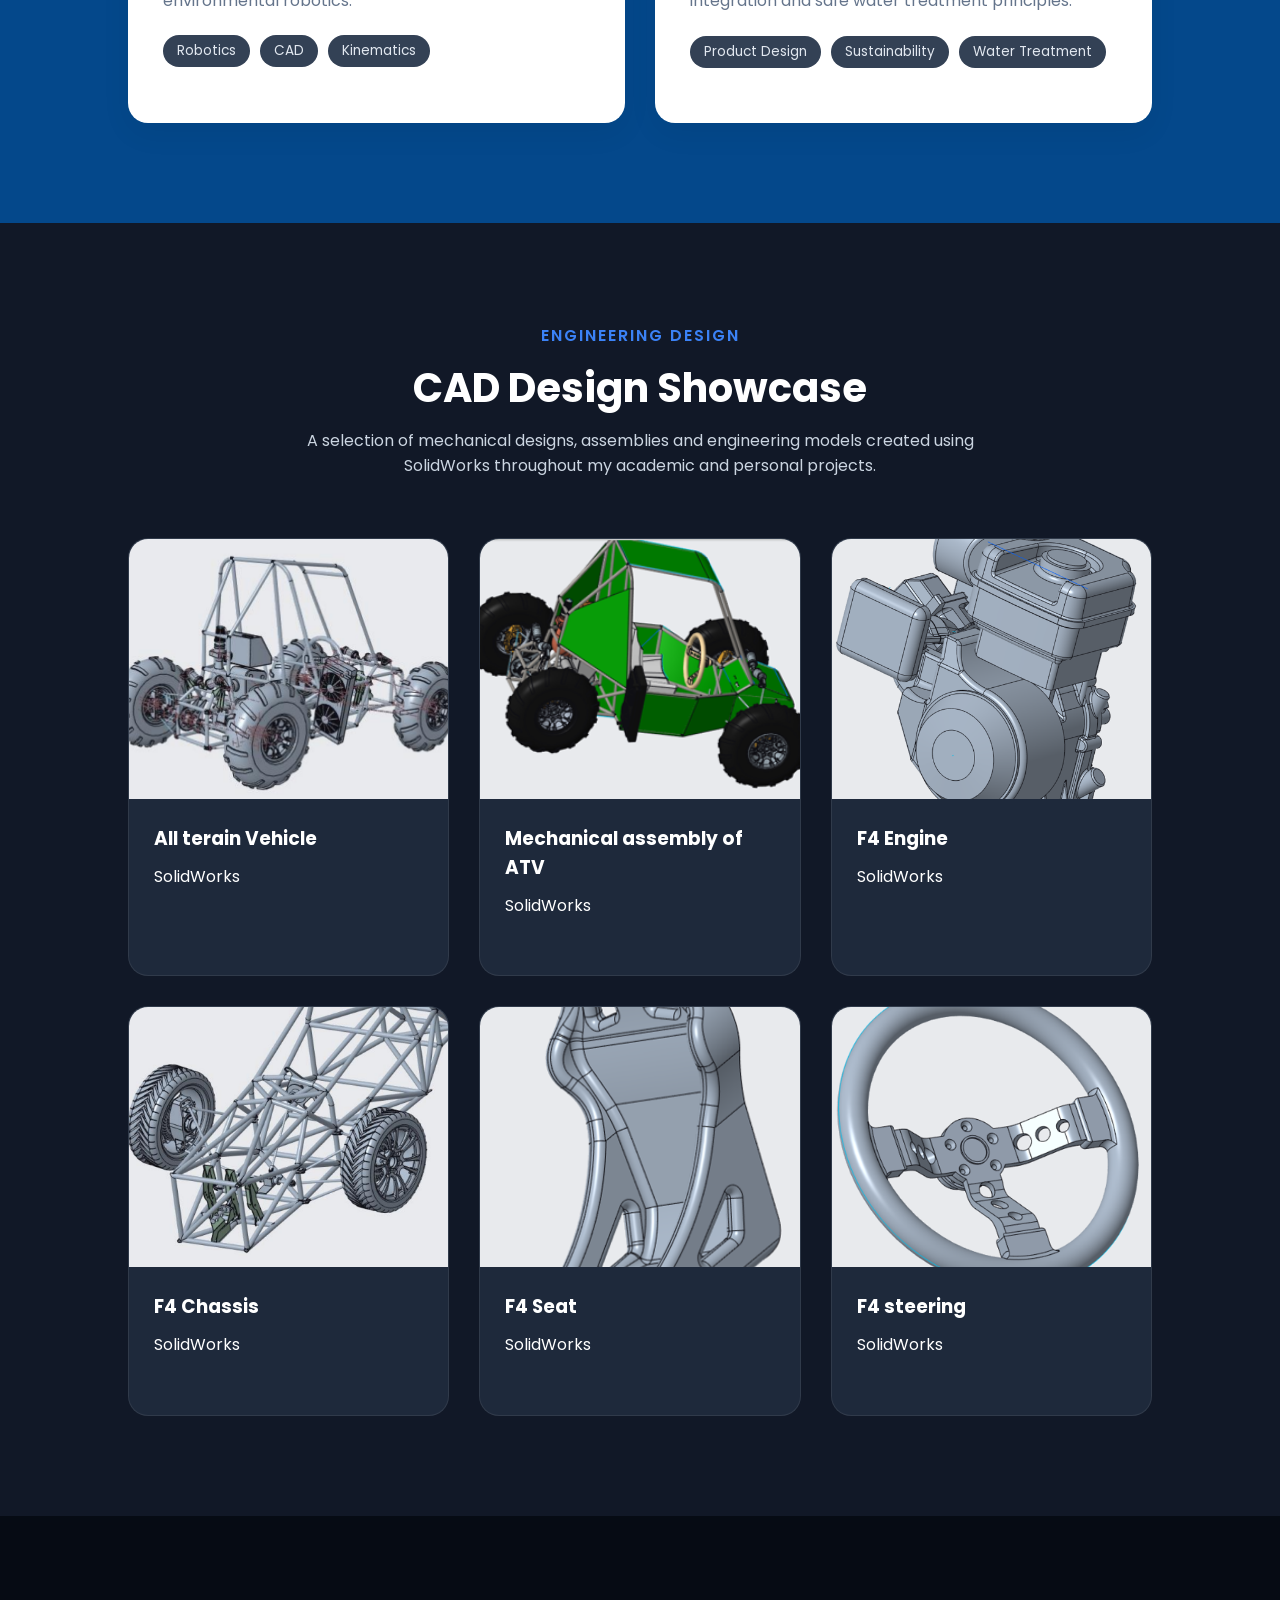
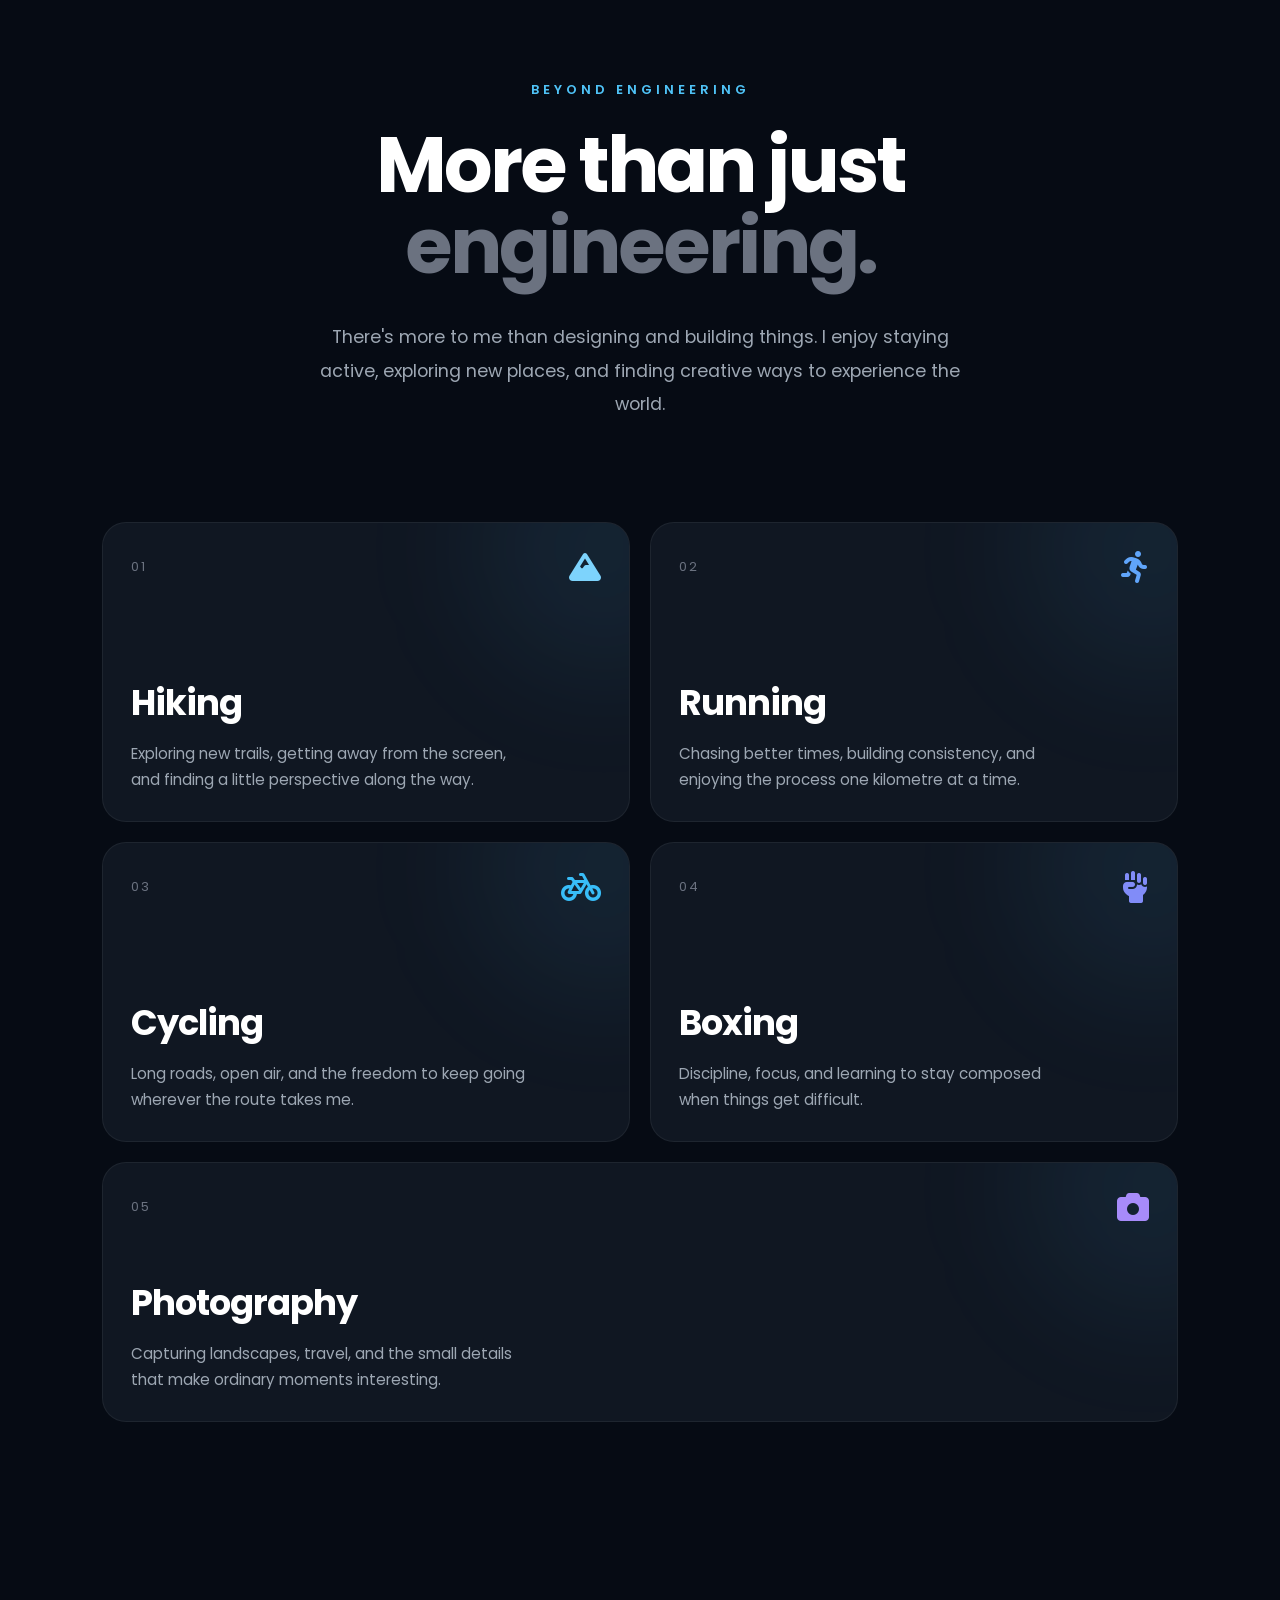
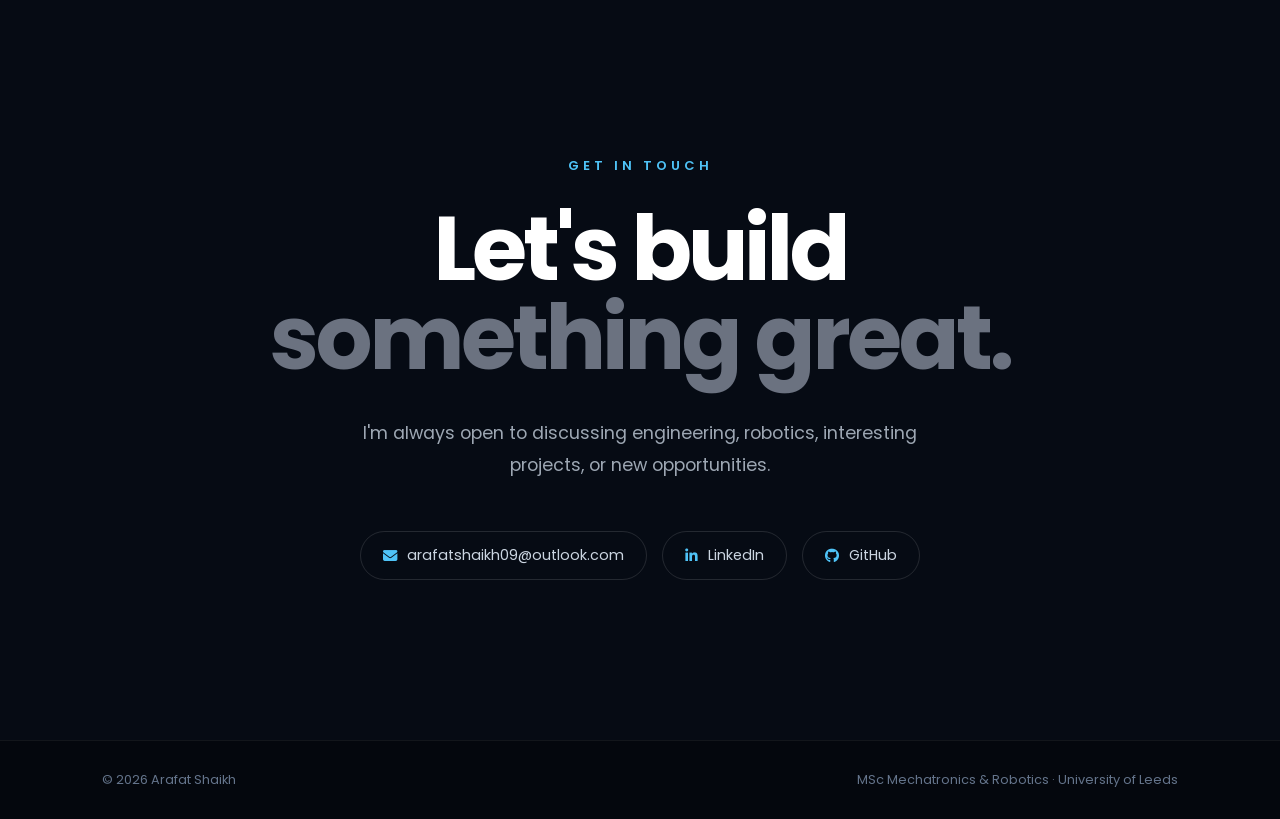
==== commit a51b2061: "Update index.html" ====
--- a/index.html
+++ b/index.html
@@ -482,7 +482,7 @@
 
         <div class="cad-card">
 
-            <img src="images/cad/ATV.PNG" alt="CAD Model">
+            <img src="images/CAD/ATV.PNG" alt="CAD Model">
 
             <div class="cad-info">
 
@@ -498,7 +498,7 @@
 
         <div class="cad-card">
 
-            <img src="images/cad/ATV1.PNG" alt="CAD Model">
+            <img src="images/CAD/ATV1.PNG" alt="CAD Model">
 
             <div class="cad-info">
 
@@ -514,7 +514,7 @@
 
         <div class="cad-card">
 
-            <img src="images/cad/engine.PNG" alt="CAD Model">
+            <img src="images/CAD/engine.PNG" alt="CAD Model">
 
             <div class="cad-info">
 
@@ -530,7 +530,7 @@
 
         <div class="cad-card">
 
-            <img src="images/cad/F4.PNG" alt="CAD Model">
+            <img src="images/CAD/F4.PNG" alt="CAD Model">
 
             <div class="cad-info">
 
@@ -546,7 +546,7 @@
 
         <div class="cad-card">
 
-            <img src="images/cad/SEAT.PNG" alt="CAD Model">
+            <img src="images/CAD/SEAT.PNG" alt="CAD Model">
 
             <div class="cad-info">
 
@@ -562,7 +562,7 @@
 
         <div class="cad-card">
 
-            <img src="images/cad/STEERING.PNG" alt="CAD Model">
+            <img src="images/CAD/STEERING.PNG" alt="CAD Model">
 
             <div class="cad-info">
 
--- a/css/style.css
+++ b/css/style.css
@@ -1317,4 +1317,367 @@
 
     }
 
+}
+/* =========================================================
+   MOBILE RESPONSIVE DESIGN
+   ========================================================= */
+
+@media (max-width: 900px) {
+
+    /* ---------- NAVBAR ---------- */
+
+    .navbar {
+        width: 92%;
+        padding: 20px 0;
+    }
+
+    .logo {
+        font-size: 24px;
+    }
+
+    .nav-links {
+        gap: 18px;
+    }
+
+    .nav-links a {
+        font-size: 14px;
+    }
+
+
+    /* ---------- HERO ---------- */
+
+    .hero {
+        width: 90%;
+        min-height: auto;
+        padding: 70px 0 90px;
+
+        flex-direction: column-reverse;
+        text-align: center;
+        gap: 50px;
+    }
+
+    .hero-left {
+        width: 100%;
+    }
+
+    .hero h1 {
+        font-size: clamp(38px, 9vw, 52px);
+        white-space: normal;
+    }
+
+    .hero h3 {
+        font-size: 25px;
+        height: auto;
+    }
+
+    .description {
+        max-width: 650px;
+        margin: 20px auto;
+        font-size: 15px;
+    }
+
+    .hero-tags {
+        justify-content: center;
+    }
+
+    .buttons {
+        justify-content: center;
+        flex-wrap: wrap;
+    }
+
+    .socials {
+        margin-top: 30px;
+    }
+
+    .profile-card {
+        width: 300px;
+        height: 300px;
+    }
+
+
+    /* ---------- STATS ---------- */
+
+    .stats {
+        padding: 75px 7%;
+    }
+
+    .section-title {
+        font-size: 2rem;
+        margin-bottom: 40px;
+    }
+
+    .stats-container {
+        grid-template-columns: repeat(2, 1fr);
+        gap: 18px;
+    }
+
+    .stat-card {
+        padding: 30px 15px;
+    }
+
+    .stat-card h2 {
+        font-size: 2.3rem;
+    }
+
+    .stat-card p {
+        font-size: .9rem;
+    }
+
+
+    /* ---------- ABOUT ---------- */
+
+    .about {
+        padding: 75px 7%;
+    }
+
+    .about-header h2 {
+        font-size: 2.1rem;
+    }
+
+    .about-content {
+        grid-template-columns: 1fr;
+        gap: 40px;
+    }
+
+    .about-highlights {
+        grid-template-columns: 1fr;
+    }
+
+    .about-cards {
+        margin-top: 10px;
+    }
+
+
+    /* ---------- PROJECTS ---------- */
+
+    .projects {
+        padding: 75px 7%;
+    }
+
+    .projects-header h2 {
+        font-size: 2.1rem;
+    }
+
+    .projects-intro {
+        font-size: .95rem;
+    }
+
+    .projects-grid {
+        grid-template-columns: 1fr;
+        gap: 25px;
+    }
+
+    .project-card {
+        width: 100%;
+    }
+
+    .project-content {
+        padding: 25px;
+    }
+
+    .project-content p {
+        font-size: .95rem;
+    }
+
+
+    /* ---------- PROJECT IMAGE / ICON ---------- */
+
+    .project-image {
+        height: 180px;
+    }
+
+    .project-image i {
+        font-size: 65px;
+    }
+
+
+    /* ---------- ADDITIONAL PROJECTS ---------- */
+
+    .additional-projects {
+        padding: 75px 7%;
+    }
+
+    .additional-grid {
+        grid-template-columns: 1fr;
+    }
+
+
+    /* ---------- CAD SHOWCASE ---------- */
+
+    .cad-showcase {
+        padding: 75px 7%;
+    }
+
+    .cad-grid {
+        grid-template-columns: 1fr;
+    }
+
+    .cad-card img {
+        height: 220px;
+    }
+
+
+    /* ---------- BEYOND ENGINEERING ---------- */
+
+    .beyond {
+        padding: 90px 7%;
+    }
+
+    .beyond-header {
+        margin-bottom: 80px;
+    }
+
+    .beyond-header h2 {
+        font-size: 2.8rem;
+    }
+
+    .beyond-header p {
+        font-size: 1rem;
+    }
+
+    .life-card,
+    .life-card.reverse {
+        flex-direction: column;
+        gap: 35px;
+        margin-bottom: 100px;
+    }
+
+    .life-image {
+        width: 100%;
+    }
+
+    .life-image img {
+        border-radius: 20px;
+    }
+
+    .life-text {
+        text-align: center;
+    }
+
+    .life-text h3 {
+        font-size: 2.2rem;
+    }
+
+    .life-text p {
+        max-width: 100%;
+        font-size: .95rem;
+    }
+
+}
+
+
+/* =========================================================
+   SMALL PHONES
+   ========================================================= */
+
+@media (max-width: 600px) {
+
+    /* NAVIGATION */
+
+    .navbar {
+        width: 90%;
+    }
+
+    .nav-links {
+        gap: 12px;
+    }
+
+    .nav-links a {
+        font-size: 12px;
+    }
+
+
+    /* HERO */
+
+    .hero {
+        padding-top: 50px;
+    }
+
+    .hero h1 {
+        font-size: 40px;
+    }
+
+    .hero h3 {
+        font-size: 22px;
+    }
+
+    .description {
+        font-size: 14px;
+        line-height: 1.7;
+    }
+
+    .hero-tags span {
+        font-size: 12px;
+        padding: 7px 12px;
+    }
+
+    .buttons {
+        gap: 12px;
+    }
+
+    .btn-primary,
+    .btn-secondary {
+        padding: 12px 22px;
+        font-size: 14px;
+    }
+
+    .profile-card {
+        width: 240px;
+        height: 240px;
+    }
+
+
+    /* STATS */
+
+    .stats-container {
+        grid-template-columns: 1fr;
+    }
+
+    .stat-card {
+        padding: 25px;
+    }
+
+
+    /* ABOUT */
+
+    .about-header h2,
+    .projects-header h2 {
+        font-size: 1.9rem;
+    }
+
+    .about-text p {
+        font-size: .95rem;
+    }
+
+
+    /* PROJECTS */
+
+    .project-image {
+        height: 160px;
+    }
+
+    .project-image i {
+        font-size: 55px;
+    }
+
+    .project-content h3 {
+        font-size: 1.2rem;
+    }
+
+    .project-content p {
+        font-size: .9rem;
+        line-height: 1.7;
+    }
+
+
+    /* BEYOND */
+
+    .beyond-header h2 {
+        font-size: 2.3rem;
+    }
+
+    .life-text h3 {
+        font-size: 2rem;
+    }
+
 }
